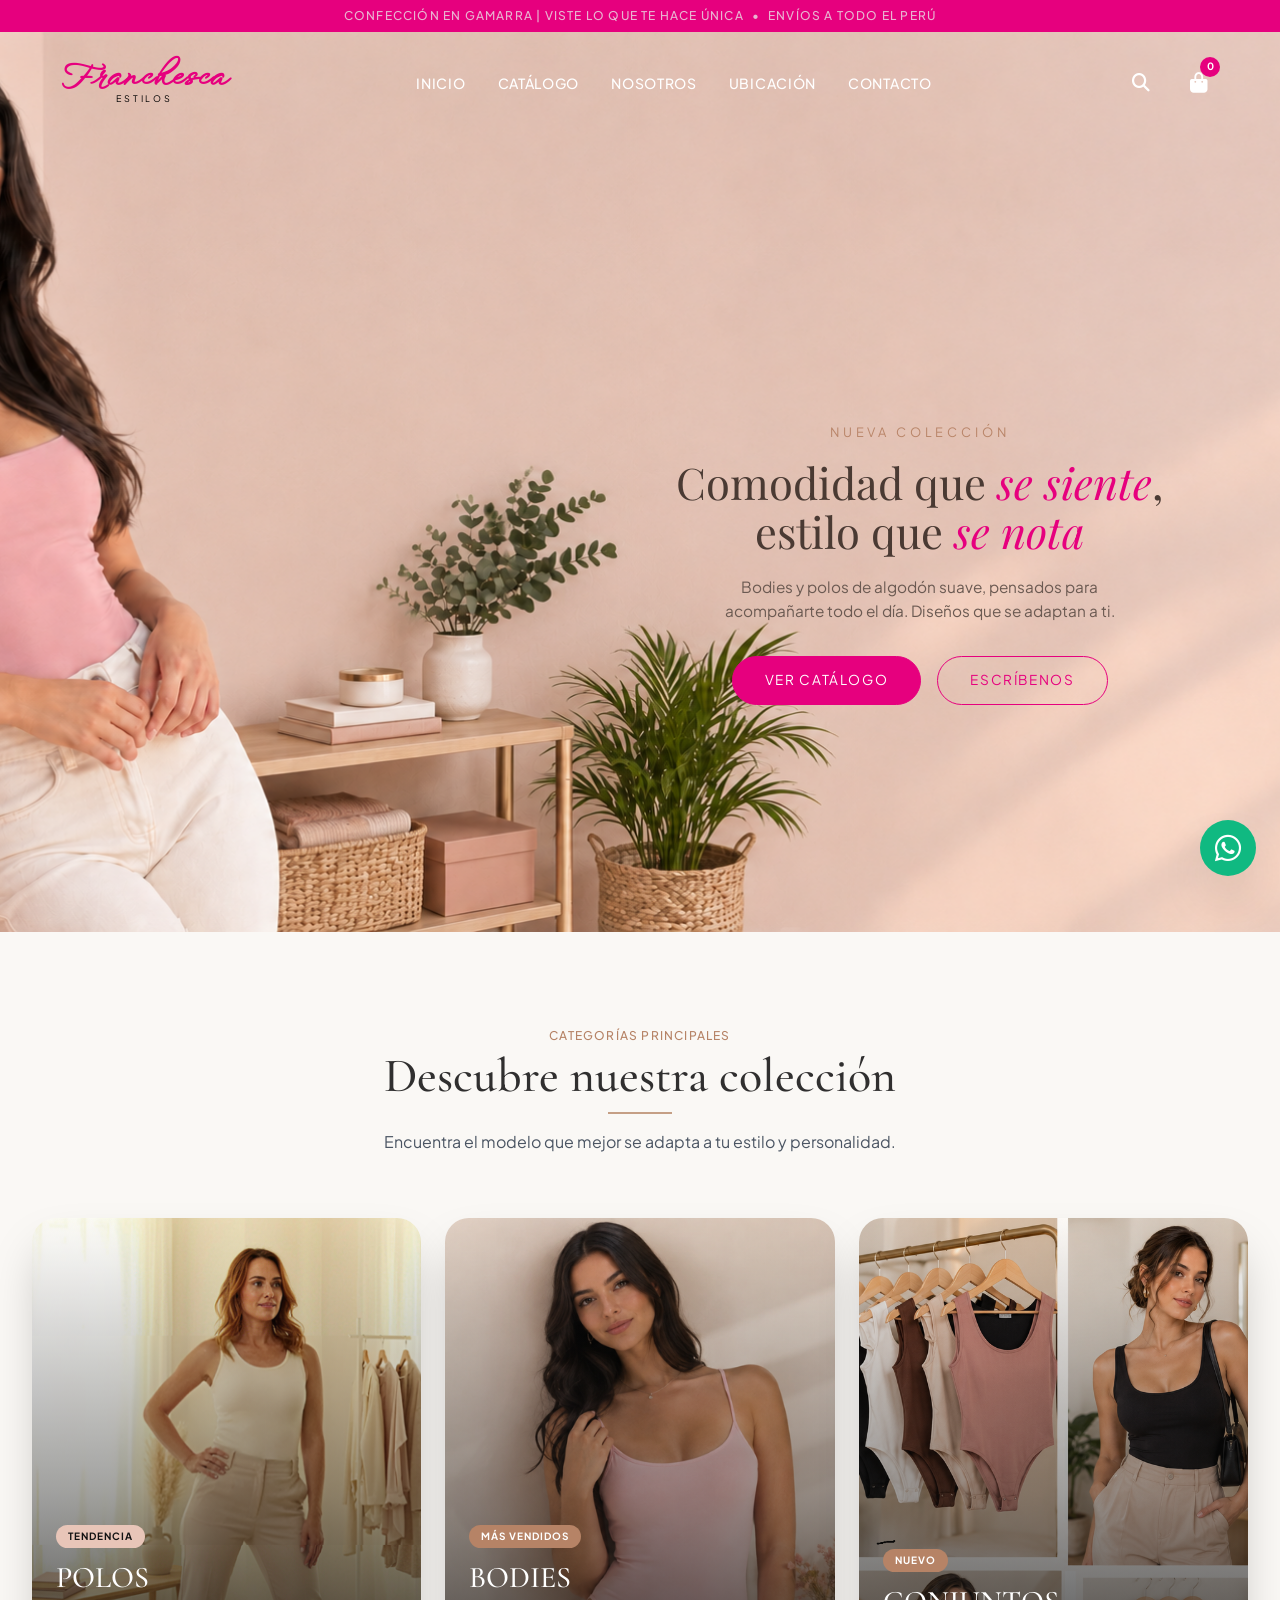
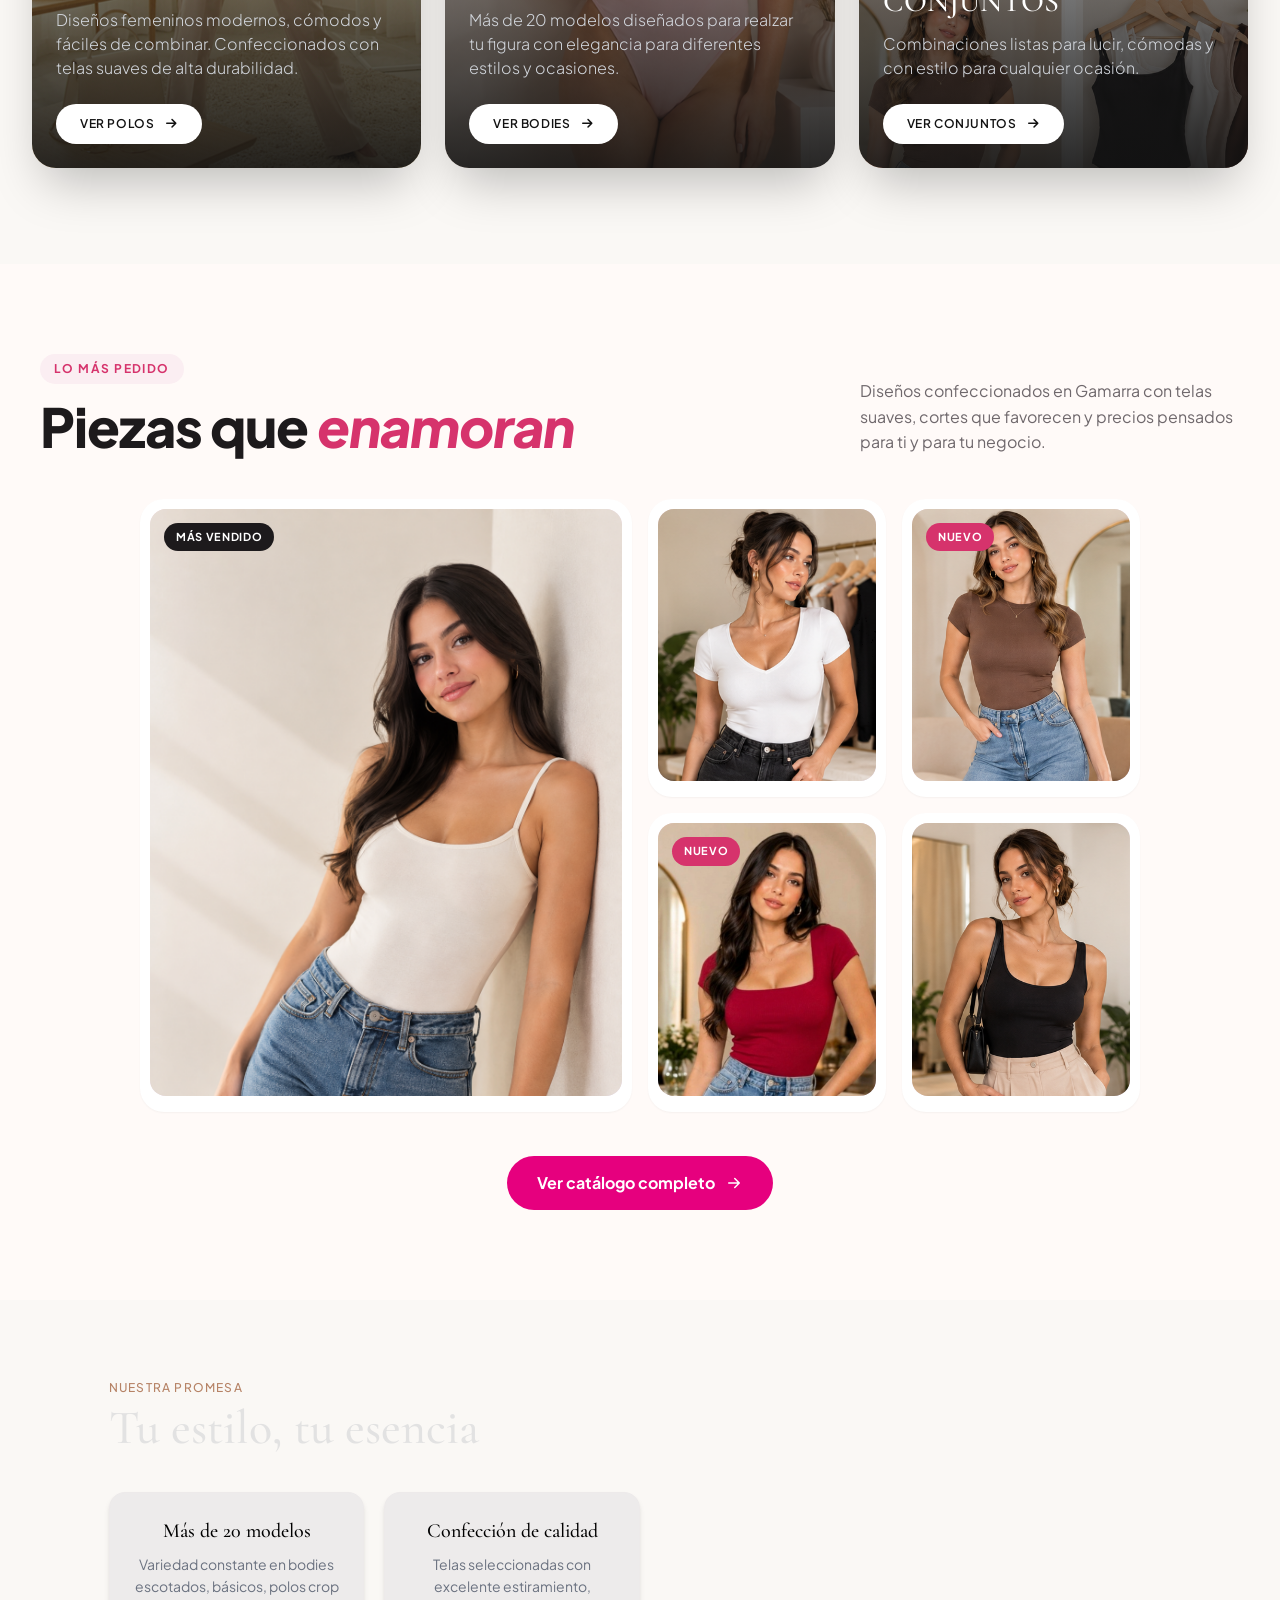
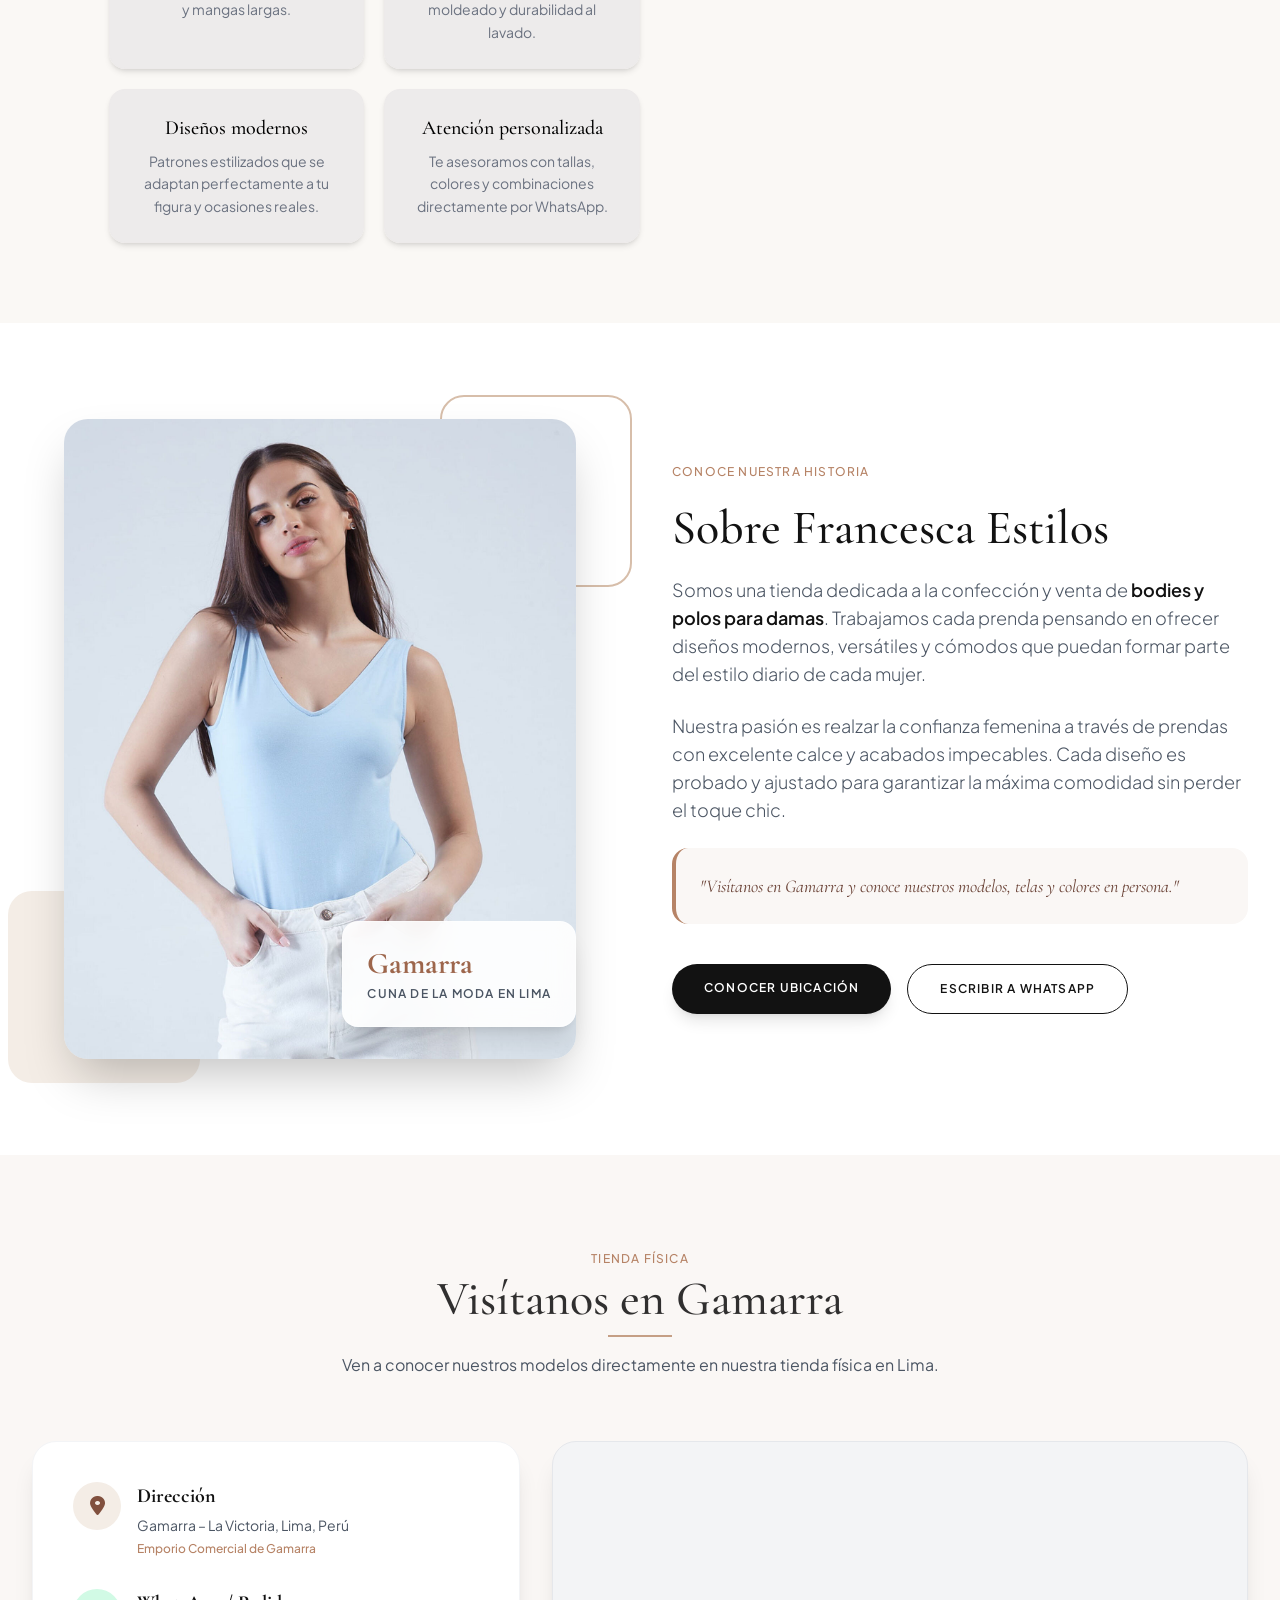
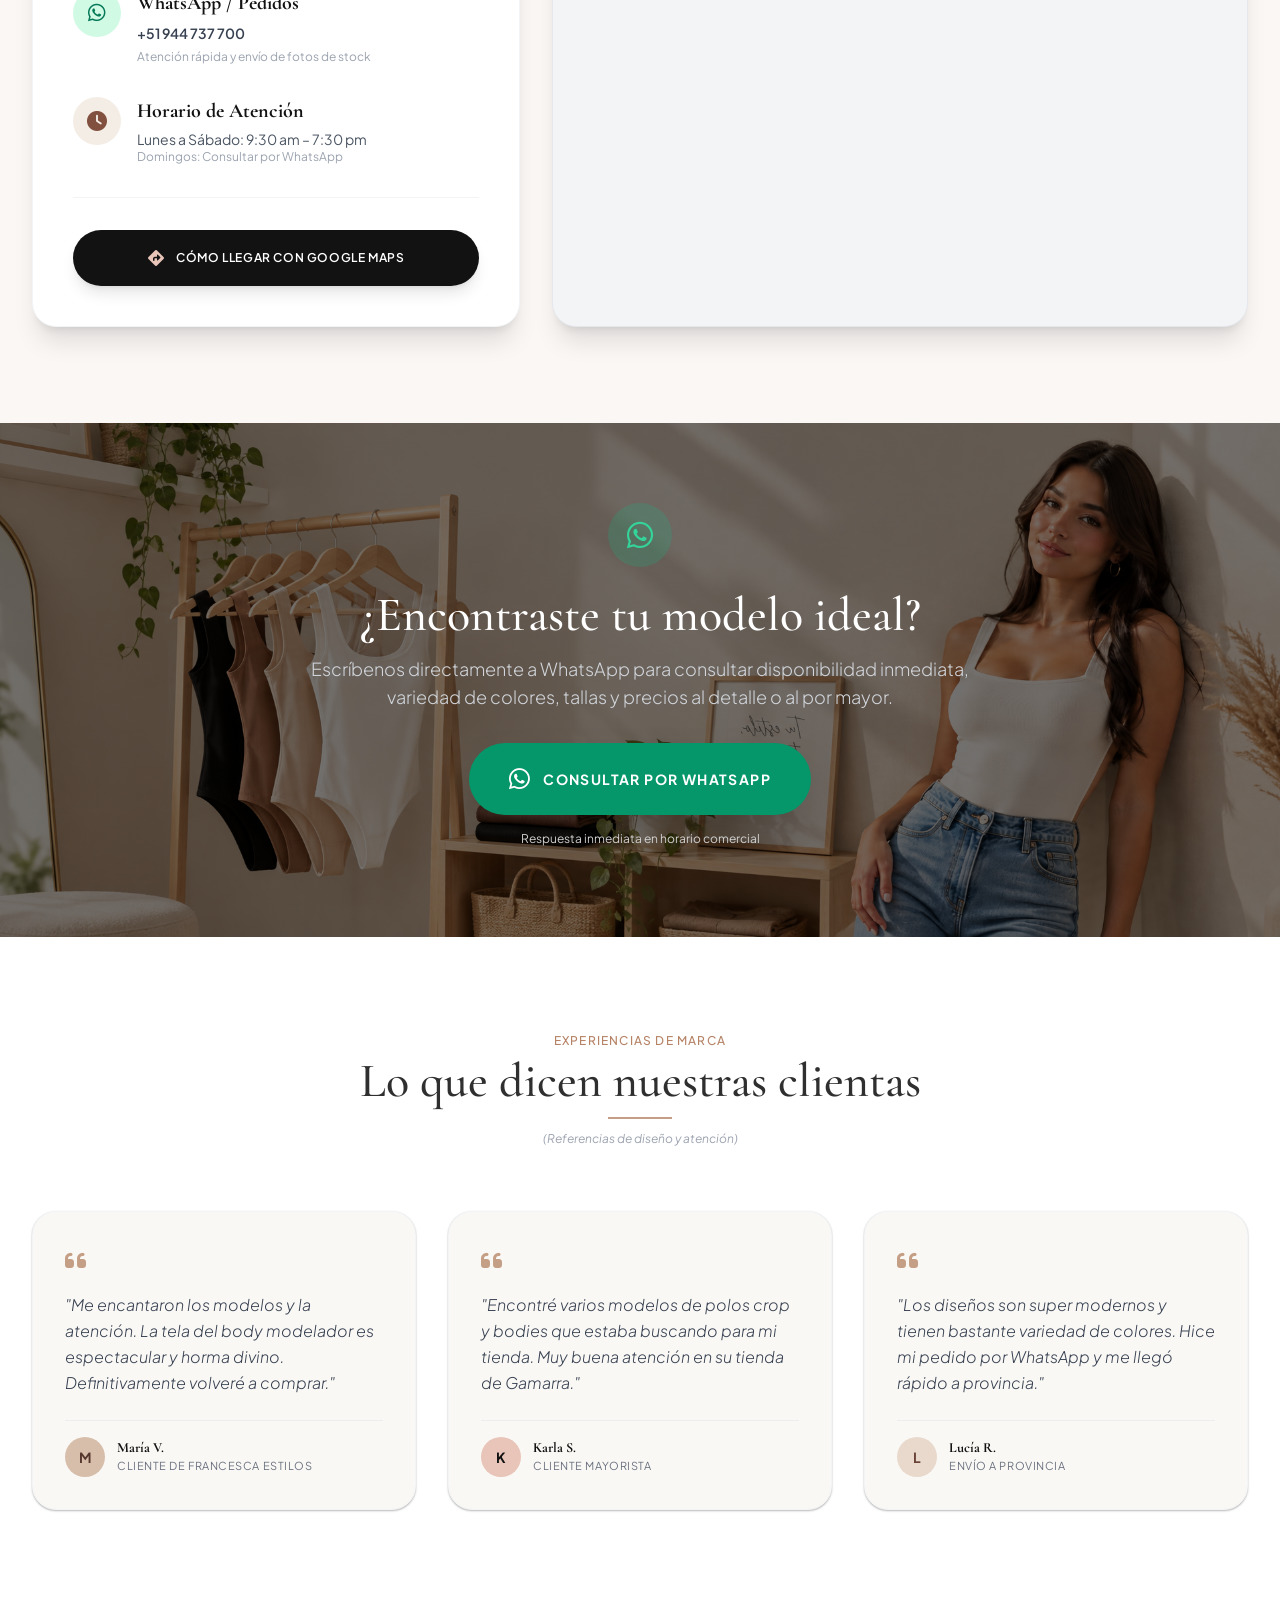
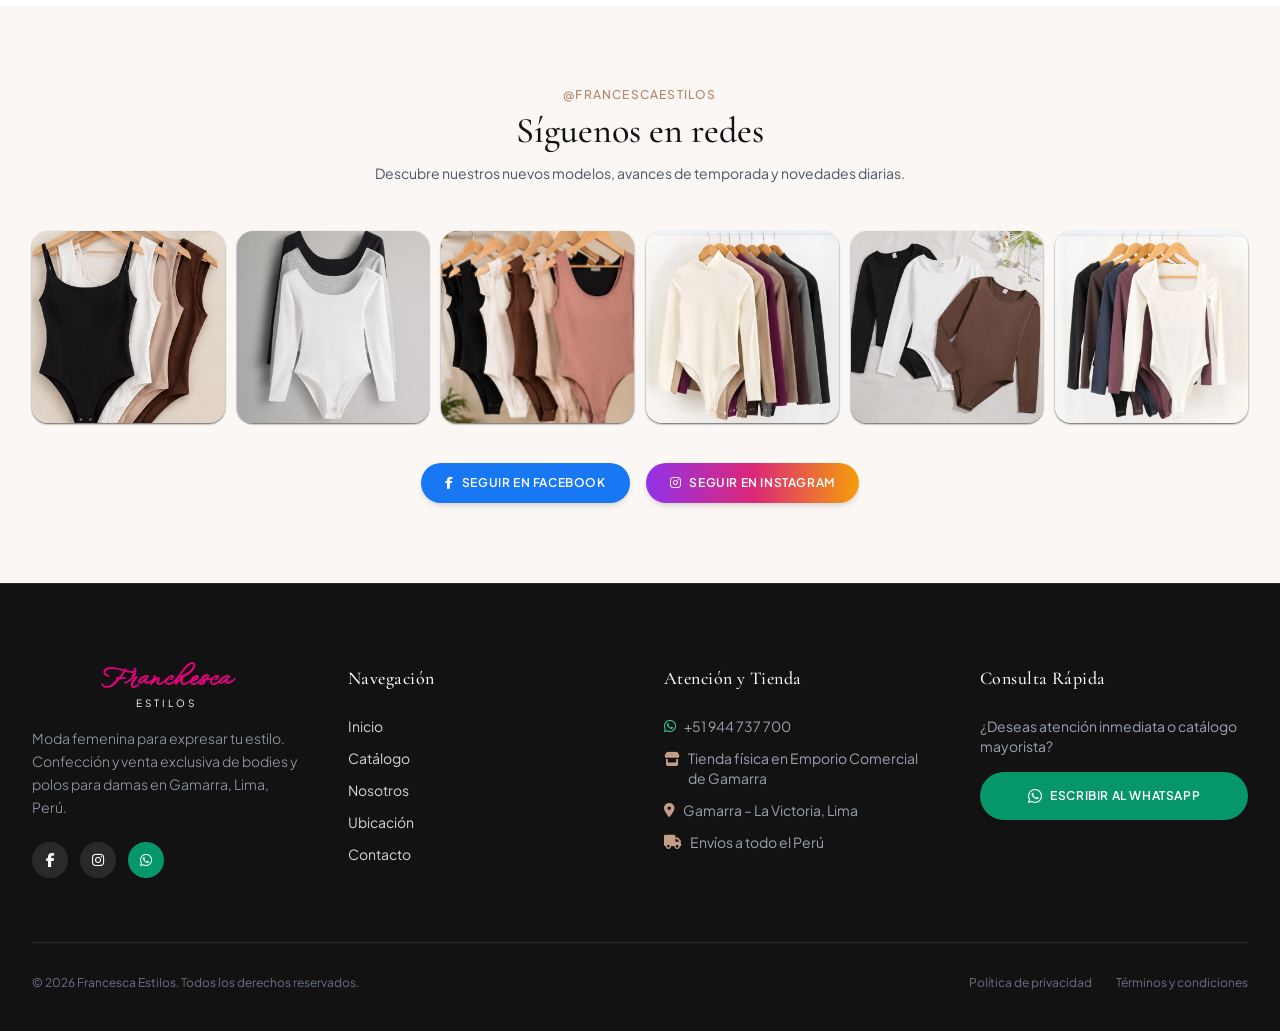
==== index.html @ f3781142 "actualizar proyecto" ====
<!DOCTYPE html>
<html lang="es">

<head>
    <meta charset="UTF-8">
    <style>.restoring body { opacity: 0; }</style>
<script>
(function () {
    try {
        var n = performance.getEntriesByType('navigation')[0];
        var y = parseInt(sessionStorage.getItem('scrollY_' + location.pathname), 10);
        if (n && n.type === 'reload' && y > 0) {
            document.documentElement.classList.add('restoring');
            // Seguro: si algo falla, la página se muestra igual a los 2.5 s
            setTimeout(function () {
                document.documentElement.classList.remove('restoring');
            }, 2500);
        }
    } catch (e) {}
})();
</script>
<script src="https://cdn.jsdelivr.net/npm/@supabase/supabase-js@2"></script>
    <meta name="viewport" content="width=device-width, initial-scale=1.0">
    <link rel="preconnect" href="https://vlfcuyekpnsmziamacle.supabase.co" crossorigin>
    <title>Franchesca Estilos | Bodies y Polos de Moda Femenina en Gamarra</title>
    <!-- Google Fonts -->
    <link rel="preconnect" href="https://fonts.googleapis.com">
    <link rel="preconnect" href="https://fonts.gstatic.com" crossorigin>
    <link
        href="https://fonts.googleapis.com/css2?family=WindSong:wght@400;500&family=Cormorant+Garamond:ital,wght@0,400;0,500;0,600;0,700;1,400&family=Plus+Jakarta+Sans:wght@300;400;500;600;700&display=swap"
        rel="stylesheet">
        <link href="https://fonts.googleapis.com/css2?family=Playfair+Display:ital,wght@0,300;0,400;1,300;1,400&display=swap" rel="stylesheet">
    <!-- FontAwesome Icons -->
    <link rel="stylesheet" href="https://cdnjs.cloudflare.com/ajax/libs/font-awesome/6.4.0/css/all.min.css">
    <!-- Estilos propios -->
    <link rel="stylesheet" href="css/styles.css">
    <link rel="stylesheet" href="css/checkout.css">
</head>

<body class="page-body">

    <!-- ANNOUNCEMENT BAR -->
    <div class="page-div">
        <span>Confección en Gamarra | Viste lo que te hace única</span>
        <span class="page-dot">•</span>
        <span>Envíos a todo el Perú</span>
    </div>

    <!-- HEADER / NAVBAR -->
    <header id="main-header" class="main-header">
        <div class="navbar-container" id="navbar-container">

            <!-- Logo -->
            <a href="#inicio" class="group navbar-container-a">
                <span class="brand-logo" id="brand-logo">Franchesca</span>
                <span class="brand-sublogo" id="brand-sublogo">ESTILOS</span>
            </a>

            <!-- Desktop Menu -->
            <nav class="nav-links" id="nav-links">
                <a href="#inicio" class="nav-links-a">Inicio</a>
                <a href="catalogo.html" class="nav-links-a">Catálogo</a>
                <a href="#nosotros" class="nav-links-a">Nosotros</a>
                <a href="#ubicacion" class="nav-links-a">Ubicación</a>
                <a href="#contacto" class="nav-links-a">Contacto</a>
            </nav>

            <!-- Header Actions -->
            <div class="header-actions" id="header-actions">
                <button onclick="toggleSearchModal()" aria-label="Buscar" class="header-actions-button">
                    <i class="fa-solid fa-magnifying-glass header-actions-i"></i>
                </button>
                <button onclick="toggleCartDrawer()" aria-label="Carrito de Compras" class="header-actions-button-2">
                    <i class="fa-solid fa-bag-shopping header-actions-i-2"></i>
                    <span id="cart-count" class="cart-count">0</span>
                </button>
                <script>
                try {
                  document.getElementById('cart-count').textContent =
    (JSON.parse(localStorage.getItem('franchesca_cart')) || [])
        .reduce((s, i) => s + (i.qty || 1), 0);
                } catch (e) {}
            </script>

                <!-- Mobile Hamburger Button -->
                <button onclick="toggleMobileMenu()" aria-label="Abrir Menú" class="header-actions-button-3">
                    <i class="fa-solid fa-bars" id="hamburger-icon"></i>
                </button>
            </div>
        </div>
    </header>

    <!-- MOBILE MENU DRAWER -->
    <div id="mobile-menu" class="mobile-menu">
        <div class="mobile-menu-div">
            <div class="navbar-container-a">
                <span class="mobile-menu-span">FRANCHESCA</span>
                <span class="mobile-menu-span-2">ESTILOS • GAMARRA</span>
            </div>
            <button onclick="toggleMobileMenu()" aria-label="Cerrar Menú" class="mobile-menu-button">
                <i class="fa-solid fa-xmark"></i>
            </button>
        </div>

        <nav class="mobile-menu-nav">
            <a href="#inicio" onclick="toggleMobileMenu()" class="mobile-menu-a"><span>Inicio</span> <i
                    class="fa-solid fa-chevron-right mobile-menu-i"></i></a>
            <a href="catalogo.html" class="mobile-menu-a"><span>Catálogo</span> <i
                    class="fa-solid fa-chevron-right mobile-menu-i"></i></a>
            <a href="#nosotros" onclick="toggleMobileMenu()" class="mobile-menu-a"><span>Nosotros</span> <i
                    class="fa-solid fa-chevron-right mobile-menu-i"></i></a>
            <a href="#ubicacion" onclick="toggleMobileMenu()" class="mobile-menu-a"><span>Ubicación</span> <i
                    class="fa-solid fa-chevron-right mobile-menu-i"></i></a>
            <a href="#contacto" onclick="toggleMobileMenu()" class="mobile-menu-a"><span>Contacto</span> <i
                    class="fa-solid fa-chevron-right mobile-menu-i"></i></a>
        </nav>

        <div class="mobile-menu-div-2">
            <a href="https://wa.me/51944737700?text=Hola%20Francesca%20Estilos%2C%20quisiera%20consultar%20por%20sus%20modelos%20de%20bodies%20y%20polos."
                target="_blank" class="mobile-menu-a-2">
                <i class="fa-brands fa-whatsapp header-actions-i"></i>
                <span>Comprar por WhatsApp</span>
            </a>
            <p class="mobile-menu-p">Atención personalizada en Gamarra, Lima</p>
        </div>
    </div>

    <!-- HERO SECTION -->
    <section id="inicio" class="inicio">
        <!-- Imagen de fondo (cambia a versión móvil en pantallas chicas) -->
        <div class="inicio-div">
            <img src="img/hero.png" alt="Bodies y Polos Francesca Estilos" class="inicio-img">
        </div>

        <div class="inicio-div-3">
            <!-- Textos del hero -->
            <div class="inicio-texto">
                <span class="inicio-eyebrow">Nueva colección</span>
                <h1 class="inicio-titulo">
                    Comodidad que <em>se siente</em>,<br>
                    estilo que <em>se nota</em>
                </h1>
                <p class="inicio-subtitulo">
                    Bodies y polos de algodón suave, pensados para acompañarte todo el día.
                    Diseños que se adaptan a ti.
                </p>
                <div class="inicio-botones">
                    <a href="catalogo.html" class="inicio-btn-principal">Ver catálogo</a>
                    <a href="#contacto" class="inicio-btn-secundario">Escríbenos</a>
                </div>
            </div>
        </div>
    </section>

    <!-- CATEGORIES SECTION -->
    <section id="categorias" class="categorias">
        <div class="categorias-div">
            <span class="categorias-span">Categorías Principales</span>
            <h2 class="categorias-h2">Descubre nuestra colección</h2>
            <div class="categorias-div-2"></div>
            <p class="categorias-p">Encuentra el modelo que mejor se adapta a tu estilo y personalidad.</p>
        </div>

        <div class="categorias-div-3">

            <!-- CARD 1: BODIES -->
            <div class="group categorias-div-4" onclick="filterCatalog('body')">
                <img src="img/coleccion1.png" alt="Bodies Francesca Estilos" class="categorias-img" loading="lazy" decoding="async">
                <div class="categorias-div-5"></div>

                <div class="categorias-div-6">
                    <span class="categorias-span-3">Tendencia</span>
                    <h3 class="categorias-h3">POLOS</h3>
                    <p class="categorias-p-2">Diseños femeninos modernos, cómodos y fáciles de combinar. Confeccionados
                        con telas suaves de alta durabilidad.</p>
                    <a href="#coleccion" class="categorias-a">
                        <span>Ver Polos</span>
                        <i class="fa-solid fa-arrow-right categorias-i"></i>
                    </a>
                </div>
            </div>

            <!-- CARD 2: POLOS -->
            <div class="group categorias-div-4" onclick="filterCatalog('polo')">
                <img src="img/coleccion2.png" alt="Polos Francesca Estilos" class="categorias-img" loading="lazy" decoding="async">
                <div class="categorias-div-5"></div>

                <div class="categorias-div-6">
                    <span class="categorias-span-2">Más Vendidos</span>
                    <h3 class="categorias-h3">BODIES</h3>
                    <p class="categorias-p-2">Más de 20 modelos diseñados para realzar tu figura con elegancia para
                        diferentes estilos y ocasiones.</p>
                    <a href="#coleccion" class="categorias-a">
                        <span>Ver Bodies</span>
                        <i class="fa-solid fa-arrow-right categorias-i"></i>
                    </a>
                </div>
            </div>

            <!-- CARD 3: CONJUNTOS -->
            <div class="group categorias-div-4" onclick="filterCatalog('conjunto')">
                <img src="img/coleccion3.png" alt="Conjuntos Francesca Estilos" class="categorias-img" loading="lazy" decoding="async">
                <div class="categorias-div-5"></div>

                <div class="categorias-div-6">
                    <span class="categorias-span-2">Nuevo</span>
                    <h3 class="categorias-h3">CONJUNTOS</h3>
                    <p class="categorias-p-2">Combinaciones listas para lucir, cómodas y con estilo para cualquier
                        ocasión.</p>
                    <a href="#coleccion" class="categorias-a">
                        <span>Ver Conjuntos</span>
                        <i class="fa-solid fa-arrow-right categorias-i"></i>
                    </a>
                </div>
            </div>

        </div>
    </section>

    <!-- DESTACADOS -->
    <section id="destacados" class="fe-destacados">
        <div class="fe-wrap">

            <header class="fe-head">
                <div>
                    <span class="fe-eyebrow">Lo más pedido</span>
                    <h2 class="fe-title">Piezas que <em>enamoran</em></h2>
                </div>
                <p class="fe-lead">
                    Diseños confeccionados en Gamarra con telas suaves, cortes que favorecen y
                    precios pensados para ti y para tu negocio.
                </p>
            </header>

            <div class="fe-bento">

                <!-- Tarjeta grande -->
                <article class="fe-card fe-card--hero">
                    <div class="fe-media">
                        <img class="fe-img fe-img--main" src="img/destacado-1.png" alt="Body manga larga"
                            loading="lazy">
                        <img class="fe-img fe-img--alt" src="img/destacado-1-a.jpeg" alt="" loading="lazy">
                        <a href="catalogo.html" class="fe-media-link" aria-label="Ver catálogo: Body manga larga"></a>
                        <span class="fe-badge">Más vendido</span>
                    </div>
                </article>

                <article class="fe-card">
                    <div class="fe-media">
                        <img class="fe-img fe-img--main" src="img/destacado-2.png" alt="Polo oversize" loading="lazy">
                        <img class="fe-img fe-img--alt" src="img/destacado-2-a.jpeg" alt="" loading="lazy">
                        <a href="catalogo.html" class="fe-media-link" aria-label="Ver catálogo: Polo oversize"></a>
                    </div>
                </article>

                <article class="fe-card">
                    <div class="fe-media">
                        <img class="fe-img fe-img--main" src="img/destacado-5.png" alt="Body básico" loading="lazy">
                        <img class="fe-img fe-img--alt" src="img/destacado-5-a.jpeg" alt="" loading="lazy">
                        <a href="catalogo.html" class="fe-media-link" aria-label="Ver catálogo: Body básico"></a>
                        <span class="fe-badge fe-badge--new">Nuevo</span>
                    </div>
                </article>

                <article class="fe-card">
                    <div class="fe-media">
                        <img class="fe-img fe-img--main" src="img/destacado-4.jpeg" alt="Polo crop" loading="lazy">
                        <img class="fe-img fe-img--alt" src="img/destacado-4-a.png" alt="" loading="lazy">
                        <a href="catalogo.html" class="fe-media-link" aria-label="Ver catálogo: Polo crop"></a>
                        <span class="fe-badge fe-badge--new">Nuevo</span>
                    </div>
                </article>

                <article class="fe-card">
                    <div class="fe-media">
                        <img class="fe-img fe-img--main" src="img/destacado-3.png" alt="Body cuello alto"
                            loading="lazy">
                        <img class="fe-img fe-img--alt" src="img/destacado-3-a.jpeg" alt="" loading="lazy">
                        <a href="catalogo.html" class="fe-media-link" aria-label="Ver catálogo: Body cuello alto"></a>
                    </div>
                </article>

            </div>

            <div class="fe-footer">
                <a href="catalogo.html" class="fe-link">
                    Ver catálogo completo
                    <svg width="18" height="18" viewBox="0 0 24 24" fill="none" stroke="currentColor" stroke-width="2"
                        stroke-linecap="round" stroke-linejoin="round">
                        <path d="M5 12h14M13 6l6 6-6 6" />
                    </svg>
                </a>
            </div>

        </div>
    </section>

    <!-- WHY FRANCESCA ESTILOS -->
    <section class="section1-section">
        <div class="coleccion-div">
            <div class="categorias-div">
                <span class="categorias-span">Nuestra Promesa</span>
                <h2 class="section1-h2">Tu estilo, tu esencia</h2>
            </div>

            <div class="section1-div-2">
                <div class="section1-div-3">
                    <h3 class="section1-h3">Más de 20 modelos</h3>
                    <p class="section1-p">Variedad constante en bodies escotados, básicos, polos crop y mangas largas.
                    </p>
                </div>

                <div class="section1-div-3">
                    <h3 class="section1-h3">Confección de calidad</h3>
                    <p class="section1-p">Telas seleccionadas con excelente estiramiento, moldeado y durabilidad al
                        lavado.</p>
                </div>

                <div class="section1-div-3">
                    <h3 class="section1-h3">Diseños modernos</h3>
                    <p class="section1-p">Patrones estilizados que se adaptan perfectamente a tu figura y ocasiones
                        reales.</p>
                </div>

                <div class="section1-div-3">
                    <h3 class="section1-h3">Atención personalizada</h3>
                    <p class="section1-p">Te asesoramos con tallas, colores y combinaciones directamente por WhatsApp.
                    </p>
                </div>

            </div>
        </div>
    </section>

    <!-- ABOUT US SECTION -->
    <section id="nosotros" class="nosotros">
        <div class="coleccion-div">
            <div class="nosotros-div">

                <!-- Image Column with Overlay Frame -->
                <div class="nosotros-div-2">
                    <div class="nosotros-div-3">
                        <img src="img/historia.png" alt="Bodies y Polos Francesca Estilos" class="nosotros-img" loading="lazy" decoding="async">
                    </div>
                    <!-- Aesthetic Accent Box -->
                    <div class="nosotros-div-4"></div>
                    <div class="nosotros-div-5"></div>

                    <div class="nosotros-div-6">
                        <p class="nosotros-p">Gamarra</p>
                        <p class="nosotros-p-2">Cuna de la Moda en Lima</p>
                    </div>
                </div>

                <!-- Text Content Column -->
                <div class="nosotros-div-7">
                    <span class="nosotros-span">Conoce nuestra historia</span>
                    <h2 class="nosotros-h2">
                        Sobre Francesca Estilos
                    </h2>

                    <p class="nosotros-p-3">
                        Somos una tienda dedicada a la confección y venta de <strong class="nosotros-strong">bodies y
                            polos para damas</strong>. Trabajamos cada prenda pensando en ofrecer diseños modernos,
                        versátiles y cómodos que puedan formar parte del estilo diario de cada mujer.
                    </p>

                    <p class="nosotros-p-3">
                        Nuestra pasión es realzar la confianza femenina a través de prendas con excelente calce y
                        acabados impecables. Cada diseño es probado y ajustado para garantizar la máxima comodidad sin
                        perder el toque chic.
                    </p>

                    <div class="nosotros-div-9">
                        <p class="nosotros-p-4">
                            "Visítanos en Gamarra y conoce nuestros modelos, telas y colores en persona."
                        </p>
                    </div>

                    <div class="nosotros-div-10">
                        <a href="#ubicacion" class="nosotros-a">
                            Conocer Ubicación
                        </a>
                        <a href="https://wa.me/51944737700?text=Hola%20Francesca%20Estilos%2C%20quisiera%20m%C3%A1s%20informaci%C3%B3n%20sobre%20sus%20productos."
                            target="_blank" class="nosotros-a-2">
                            Escribir a WhatsApp
                        </a>
                    </div>
                </div>

            </div>
        </div>
    </section>

    <!-- LOCATION SECTION -->
    <section id="ubicacion" class="ubicacion">
        <div class="coleccion-div">

            <div class="categorias-div">
                <span class="categorias-span">Tienda Física</span>
                <h2 class="categorias-h2">Visítanos en Gamarra</h2>
                <div class="categorias-div-2"></div>
                <p class="categorias-p">Ven a conocer nuestros modelos directamente en nuestra tienda física en Lima.
                </p>
            </div>

            <div class="ubicacion-div">

                <!-- Info Box -->
                <div class="ubicacion-div-2">
                    <div class="ubicacion-div-3">
                        <div class="ubicacion-div-4">
                            <div class="ubicacion-div-5">
                                <i class="fa-solid fa-location-dot"></i>
                            </div>
                            <div>
                                <h3 class="ubicacion-h3">Dirección</h3>
                                <p class="ubicacion-p">Gamarra – La Victoria, Lima, Perú</p>
                                <p class="ubicacion-p-2">Emporio Comercial de Gamarra</p>
                            </div>
                        </div>

                        <div class="ubicacion-div-4">
                            <div class="ubicacion-div-6">
                                <i class="fa-brands fa-whatsapp"></i>
                            </div>
                            <div>
                                <h3 class="ubicacion-h3">WhatsApp / Pedidos</h3>
                                <a href="https://wa.me/51944737700" target="_blank" class="ubicacion-a">
                                    +51 944 737 700
                                </a>
                                <p class="ubicacion-p-3">Atención rápida y envío de fotos de stock</p>
                            </div>
                        </div>

                        <div class="ubicacion-div-4">
                            <div class="ubicacion-div-5">
                                <i class="fa-solid fa-clock"></i>
                            </div>
                            <div>
                                <h3 class="ubicacion-h3">Horario de Atención</h3>
                                <p class="ubicacion-p-4">Lunes a Sábado: 9:30 am – 7:30 pm</p>
                                <p class="ubicacion-p-5">Domingos: Consultar por WhatsApp</p>
                            </div>
                        </div>
                    </div>

                    <div class="ubicacion-div-7">
                        <a href="https://maps.google.com/?q=Gamarra+La+Victoria+Lima+Peru" target="_blank"
                            rel="noopener" class="ubicacion-a-2">
                            <i class="fa-solid fa-diamond-turn-right ubicacion-i"></i>
                            <span>Cómo llegar con Google Maps</span>
                        </a>
                    </div>
                </div>

                <!-- Google Maps iFrame Container -->
                <div class="ubicacion-div-8">
                    <iframe title="Ubicación Francesca Estilos en Gamarra"
                        src="https://www.google.com/maps/embed?pb=!1m18!1m12!1m3!1d15606.315187760981!2d-77.0175529128418!3d-12.072481000000002!2m3!1f0!2f0!3f0!3m2!1i1024!2i768!4f13.1!3m3!1m2!1s0x9105c8ba0e28f729%3A0xb35a0542df4ff421!2sGamarra!5e0!3m2!1ses!2spe!4v1700000000000!5m2!1ses!2spe"
                        class="ubicacion-iframe" allowfullscreen="" loading="lazy"
                        referrerpolicy="no-referrer-when-downgrade">
                    </iframe>
                </div>

            </div>
        </div>
    </section>

    <!-- WHATSAPP BANNER SECTION -->
    <section id="contacto" class="contacto">
        <div class="bg-pattern contacto-div"></div>
        <div class="contacto-div-2">
            <div class="contacto-div-3">
                <i class="fa-brands fa-whatsapp"></i>
            </div>
            <h2 class="contacto-h2">¿Encontraste tu modelo ideal?</h2>
            <p class="contacto-p">
                Escríbenos directamente a WhatsApp para consultar disponibilidad inmediata, variedad de colores, tallas
                y precios al detalle o al por mayor.
            </p>
            <a href="https://wa.me/51944737700?text=Hola%20Francesca%20Estilos%2C%20quisiera%20consultar%20por%20sus%20modelos%20de%20bodies%20y%20polos."
                target="_blank" rel="noopener" class="contacto-a">
                <i class="fa-brands fa-whatsapp contacto-i"></i>
                <span>Consultar por WhatsApp</span>
            </a>
            <p class="contacto-p-2">Respuesta inmediata en horario comercial</p>
        </div>
    </section>

    <!-- TESTIMONIALS SECTION -->
    <section class="section2-section">
        <div class="coleccion-div">

            <div class="categorias-div">
                <span class="categorias-span">Experiencias de Marca</span>
                <h2 class="categorias-h2">Lo que dicen nuestras clientas</h2>
                <div class="section2-div"></div>
                <p class="section2-p">(Referencias de diseño y atención)</p>
            </div>

            <div class="section2-div-2">

                <div class="section2-div-3">
                    <div class="section2-div-4">
                        <i class="fa-solid fa-quote-left"></i>
                    </div>
                    <p class="section2-p-2">
                        "Me encantaron los modelos y la atención. La tela del body modelador es espectacular y horma
                        divino. Definitivamente volveré a comprar."
                    </p>
                    <div class="section2-div-5">
                        <div class="section2-div-6">
                            M
                        </div>
                        <div>
                            <p class="section2-p-3">María V.</p>
                            <p class="section2-p-4">Cliente de Francesca Estilos</p>
                        </div>
                    </div>
                </div>

                <div class="section2-div-3">
                    <div class="section2-div-4">
                        <i class="fa-solid fa-quote-left"></i>
                    </div>
                    <p class="section2-p-2">
                        "Encontré varios modelos de polos crop y bodies que estaba buscando para mi tienda. Muy buena
                        atención en su tienda de Gamarra."
                    </p>
                    <div class="section2-div-5">
                        <div class="section2-div-7">
                            K
                        </div>
                        <div>
                            <p class="section2-p-3">Karla S.</p>
                            <p class="section2-p-4">Cliente Mayorista</p>
                        </div>
                    </div>
                </div>

                <div class="section2-div-3">
                    <div class="section2-div-4">
                        <i class="fa-solid fa-quote-left"></i>
                    </div>
                    <p class="section2-p-2">
                        "Los diseños son super modernos y tienen bastante variedad de colores. Hice mi pedido por
                        WhatsApp y me llegó rápido a provincia."
                    </p>
                    <div class="section2-div-5">
                        <div class="section2-div-8">
                            L
                        </div>
                        <div>
                            <p class="section2-p-3">Lucía R.</p>
                            <p class="section2-p-4">Envío a Provincia</p>
                        </div>
                    </div>
                </div>

            </div>
        </div>
    </section>

    <!-- SOCIAL MEDIA / INSTAGRAM GRID -->
    <section class="section3-section">
        <div class="coleccion-div">
            <div class="section3-div">
                <span class="categorias-span">@FrancescaEstilos</span>
                <h2 class="section3-h2">Síguenos en redes</h2>
                <p class="ubicacion-p-4">Descubre nuestros nuevos modelos, avances de temporada y novedades diarias.</p>
            </div>

            <!-- Image Grid -->
            <div class="section3-div-2">
                <div class="group section3-div-3">
                    <img src="img/novedad.png" alt="Lookbook Francesca Estilos" class="section3-img">
                    <div class="section3-div-4">
                        <i class="fa-brands fa-facebook-f header-actions-i-2"></i>
                    </div>
                </div>
                <div class="group section3-div-3">
                    <img src="img/novedad3.png" alt="Lookbook Francesca Estilos " class="section3-img" loading="lazy" decoding="async">
                    <div class="section3-div-4">
                        <i class="fa-brands fa-instagram header-actions-i-2"></i>
                    </div>
                </div>
                <div class="group section3-div-3">
                    <img src="img/novedad4.png" alt="Lookbook Francesca Estilos" class="section3-img" loading="lazy" decoding="async">
                    <div class="section3-div-4">
                        <i class="fa-brands fa-facebook-f header-actions-i-2"></i>
                    </div>
                </div>
                <div class="group section3-div-3">
                    <img src="img/novedad1.png" alt="Lookbook Francesca Estilos" class="section3-img" loading="lazy" decoding="async">
                    <div class="section3-div-4">
                        <i class="fa-brands fa-instagram header-actions-i-2"></i>
                    </div>
                </div>
                <div class="group section3-div-3">
                    <img src="img/novedad2.png" alt="Lookbook Francesca Estilos" class="section3-img" loading="lazy" decoding="async">
                    <div class="section3-div-4">
                        <i class="fa-brands fa-facebook-f header-actions-i-2"></i>
                    </div>
                </div>
                <div class="group section3-div-3">
                    <img src="img/novedad5.png" alt="Lookbook Francesca Estilos" class="section3-img" loading="lazy" decoding="async">
                    <div class="section3-div-4">
                        <i class="fa-brands fa-instagram header-actions-i-2"></i>
                    </div>
                </div>
            </div>

            <div class="section3-div-5">
                <a href="https://facebook.com" target="_blank" rel="noopener" class="section3-a">
                    <i class="fa-brands fa-facebook-f"></i>
                    <span>Seguir en Facebook</span>
                </a>
                <a href="https://instagram.com" target="_blank" rel="noopener" class="section3-a-2">
                    <i class="fa-brands fa-instagram"></i>
                    <span>Seguir en Instagram</span>
                </a>
            </div>
        </div>
    </section>

    <!-- FOOTER -->
    <footer class="footer1-footer">
        <div class="coleccion-div">
            <div class="footer1-div">

                <!-- Brand Info -->
                <div class="footer1-div-2">
                    <div class="navbar-container-a">
                        <span class="footer1-span">Franchesca</span>
                        <span class="footer1-span-2">ESTILOS</span>
                    </div>
                    <p class="footer1-p">
                        Moda femenina para expresar tu estilo. Confección y venta exclusiva de bodies y polos para damas
                        en Gamarra, Lima, Perú.
                    </p>
                    <div class="footer1-div-3">
                        <a href="https://facebook.com" target="_blank" aria-label="Facebook" class="footer1-a">
                            <i class="fa-brands fa-facebook-f footer1-i"></i>
                        </a>
                        <a href="https://instagram.com" target="_blank" aria-label="Instagram" class="footer1-a">
                            <i class="fa-brands fa-instagram footer1-i"></i>
                        </a>
                        <a href="https://wa.me/51944737700" target="_blank" aria-label="WhatsApp" class="footer1-a-2">
                            <i class="fa-brands fa-whatsapp footer1-i"></i>
                        </a>
                    </div>
                </div>

                <!-- Navigation Links -->
                <div>
                    <h3 class="footer1-h3">Navegación</h3>
                    <ul class="footer1-ul">
                        <li><a href="#inicio" class="nav-links-a">Inicio</a></li>
                        <li><a href="catalogo.html" class="nav-links-a">Catálogo</a></li>
                        <li><a href="#nosotros" class="nav-links-a">Nosotros</a></li>
                        <li><a href="#ubicacion" class="nav-links-a">Ubicación</a></li>
                        <li><a href="#contacto" class="nav-links-a">Contacto</a></li>
                    </ul>
                </div>

                <!-- Customer Care / Store info -->
                <div>
                    <h3 class="footer1-h3">Atención y Tienda</h3>
                    <ul class="footer1-ul-2">
                        <li class="footer1-li">
                            <i class="fa-brands fa-whatsapp footer1-i-2"></i>
                            <a href="https://wa.me/51944737700" target="_blank" class="footer1-a-3">+51 944 737 700</a>
                        </li>
                        <li class="footer1-li-2">
                            <i class="fa-solid fa-store footer1-i-3"></i>
                            <span>Tienda física en Emporio Comercial de Gamarra</span>
                        </li>
                        <li class="footer1-li">
                            <i class="fa-solid fa-location-dot footer1-i-4"></i>
                            <span>Gamarra – La Victoria, Lima</span>
                        </li>
                        <li class="footer1-li">
                            <i class="fa-solid fa-truck footer1-i-4"></i>
                            <span>Envíos a todo el Perú</span>
                        </li>
                    </ul>
                </div>

                <!-- Consulta rápida -->
                <div>
                    <h3 class="footer1-h3">Consulta Rápida</h3>
                    <p class="footer1-p-2">¿Deseas atención inmediata o catálogo mayorista?</p>
                    <a href="https://wa.me/51944737700?text=Hola%20Francesca%20Estilos%2C%20quisiera%20informaci%C3%B3n%20para%20ventas%20por%20mayor%20y%20menor."
                        target="_blank" class="footer1-a-4">
                        <i class="fa-brands fa-whatsapp header-actions-i-3"></i>
                        <span>Escribir al WhatsApp</span>
                    </a>
                </div>

            </div>

            <!-- Bottom Footer Bar -->
            <div class="footer1-div-4">
                <p>© 2026 Francesca Estilos. Todos los derechos reservados.</p>
                <div class="footer1-div-5">
                    <button onclick="openModal('politicas-modal')" class="footer1-button">Política de
                        privacidad</button>
                    <button onclick="openModal('terminos-modal')" class="footer1-button">Términos y condiciones</button>
                </div>
            </div>
        </div>
    </footer>

    <!-- FLOATING WHATSAPP BUTTON -->
    <a href="https://wa.me/51944737700?text=Hola%20Francesca%20Estilos%2C%20quisiera%20consultar%20por%20sus%20modelos%20de%20bodies%20y%20polos."
        target="_blank" rel="noopener" aria-label="Contacto WhatsApp" class="wa-float footer1-a-5">
        <i class="fa-brands fa-whatsapp"></i>
    </a>

    <!-- PRODUCT QUICK VIEW MODAL -->
    <div id="product-modal" class="product-modal">
        <div class="product-modal-div">
            <button onclick="closeModal('product-modal')" aria-label="Cerrar" class="product-modal-button">
                <i class="fa-solid fa-xmark header-actions-i"></i>
            </button>

            <div class="product-modal-div-2">
                <img id="modal-img" src="" alt="Producto" class="modal-img">
            </div>

            <div class="product-modal-div-3">
                <div>
                    <span id="modal-category" class="modal-category">Categoría</span>
                    <h3 id="modal-title" class="modal-title">Nombre del Producto</h3>
                    <p id="modal-price" class="modal-price">Consultar precio</p>
                    <p id="modal-description" class="modal-description">
                        Confeccionado en tela de alta calidad, suave al tacto y con ajuste perfecto que realza la
                        silueta femenina. Ideal para combinar con jeans, faldas o pantalones de vestir.
                    </p>

                    <!-- Color Swatches -->
                    <div class="product-modal-div-4">
                        <label class="product-modal-label">Colores Disponibles:</label>
                        <div id="modal-colors" class="modal-colors"></div>
                    </div>

                    <!-- Size Badges -->
                    <div class="modal-colors-div">
                        <label class="product-modal-label">Tallas Disponibles:</label>
                        <div id="modal-sizes" class="modal-colors"></div>
                    </div>
                </div>

                <div class="modal-sizes-div">
                    <button id="modal-buy-wa" class="modal-buy-wa">
                        <i class="fa-brands fa-whatsapp header-actions-i"></i>
                        <span>Pedir por WhatsApp</span>
                    </button>
                    <button id="modal-add-cart" class="modal-add-cart">
                        Agregar a la Bolsa
                    </button>
                </div>
            </div>
        </div>
    </div>

    <!-- CART SLIDE-OVER DRAWER -->
    <div id="cart-drawer" class="cart-drawer">
        <div class="cart-drawer-div">
            <div>
                <div class="cart-drawer-div-2">
                    <div class="footer1-li">
                        <i class="fa-solid fa-bag-shopping cart-drawer-i"></i>
                        <h3 class="cart-drawer-h3">Tu Bolsa de Compras</h3>
                    </div>
                    <button onclick="toggleCartDrawer()" class="cart-drawer-button">
                        <i class="fa-solid fa-xmark"></i>
                    </button>
                </div>

                <!-- Cart Items List -->
                <div id="cart-items" class="cart-items">
                    <p class="cart-items-p">Tu bolsa está vacía actualmente.</p>
                </div>
            </div>

            <div id="cart-footer" class="is-hidden cart-footer">
                <div class="cart-footer-div">
                    <span>Total estimado:</span>
                    <span id="cart-total" class="cart-total">Consultar por WhatsApp</span>
                </div>
                  <button onclick="openCheckout()" class="cart-footer-button">
                    <i class="fa-brands fa-whatsapp header-actions-i"></i>
                    <span>Continuar con el Pedido</span>
                </button>
            </div>
        </div>
    </div>

    <!-- SEARCH MODAL -->
    <div id="search-modal" class="search-modal">
        <div class="search-modal-div">
            <span class="search-modal-span">Búsqueda de Modelos</span>
            <button onclick="toggleSearchModal()" class="search-modal-button">
                <i class="fa-solid fa-xmark"></i>
            </button>
        </div>
        <div class="search-modal-div-2">
            <input type="text" id="search-input" onkeyup="handleSearch()"
                placeholder="Buscar por 'Body', 'Polo', 'Escote', 'Básico'..." class="search-input">
            <i class="fa-solid fa-magnifying-glass search-modal-i"></i>
        </div>
        <div id="search-results" class="search-results">
            <!-- Results will be injected here -->
        </div>
    </div>

    <!-- PRIVACY POLICY & TERMS MODALS -->
    <div id="politicas-modal" class="politicas-modal">
        <div class="politicas-modal-div">
            <button onclick="closeModal('politicas-modal')" class="politicas-modal-button"><i
                    class="fa-solid fa-xmark"></i></button>
            <h3 class="politicas-modal-h3">Política de Privacidad</h3>
            <p class="politicas-modal-p">En Francesca Estilos garantizamos la protección y confidencialidad de tus datos
                personales proporcionados para la realización de pedidos y consultas por WhatsApp.</p>
            <p class="politicas-modal-p-2">No compartimos tu información con terceros y la utilizamos exclusivamente
                para coordinar envíos y atención al cliente.</p>
        </div>
    </div>

    <div id="terminos-modal" class="politicas-modal">
        <div class="politicas-modal-div">
            <button onclick="closeModal('terminos-modal')" class="politicas-modal-button"><i
                    class="fa-solid fa-xmark"></i></button>
            <h3 class="politicas-modal-h3">Términos y Condiciones</h3>
            <p class="politicas-modal-p">Todos los pedidos se confirman formalmente por WhatsApp. Los envíos a
                provincias se realizan previa verificación de pago.</p>
            <p class="politicas-modal-p-2">Los precios, disponibilidad de colores y modelos pueden variar según stock
                disponible en tienda física en Gamarra.</p>
        </div>
    </div>

    <!-- TOAST NOTIFICATION -->
    <div id="toast" class="toast">
        <span id="toast-msg">Mensaje de notificación</span>
    </div>

    <!-- JAVASCRIPT -->
    <script src="js/main.js"></script>
    <script src="js/checkout.js"></script>
</body>

</html>
---- css/styles.css ----
/* ==========================================================================
   FRANCESCA ESTILOS — styles.css
   --------------------------------------------------------------------------
   ÍNDICE
   01. Variables
   02. Reset y base
   03. Animaciones
   04. Layout general (page, barra de anuncio)
   05. Header y navegación
   06. Menú móvil
   07. Hero (inicio)
   08. Categorías
   09. Destacados (fe-*)
   10. Nuestra promesa (section1)
   11. Nosotros
   12. Hero del catálogo
   13. Catálogo (colección, filtros, grilla)
   14. Ubicación
   15. Contacto (banner WhatsApp)
   16. Testimonios (section2)
   17. Redes sociales (section3)
   18. Footer
   19. Botón flotante de WhatsApp
   20. Modal de producto
   21. Carrito
   22. Buscador
   23. Modales de políticas
   24. Toast
   25. Tarjetas de producto (generadas por main.js)
   26. Estados controlados por JavaScript
   27. MEDIA QUERIES (todos juntos)
   ========================================================================== */


/* ==========================================================================
   01. VARIABLES
   ========================================================================== */
:root {
  --rosa: #e6007e;
  --rosa-hover: #f9028a;
  --fe-accent: #d6336c;
  --marron: #b68366;
  --marron-oscuro: #9d664c;
  --tinta: #121212;

  --wa: #059669;
  --wa-hover: #047857;
  --wa-claro: #10b981;
  --wa-icono: #34d399;

  --ease: cubic-bezier(0.4, 0, 0.2, 1);

  --sombra-sm: 0 1px 2px 0 rgb(0 0 0 / 0.05);
  --sombra-md: 0 4px 6px -1px rgb(0 0 0 / 0.1), 0 2px 4px -2px rgb(0 0 0 / 0.1);
  --sombra-lg: 0 10px 15px -3px rgb(0 0 0 / 0.1), 0 4px 6px -4px rgb(0 0 0 / 0.1);
  --sombra-xl: 0 20px 25px -5px rgb(0 0 0 / 0.1), 0 8px 10px -6px rgb(0 0 0 / 0.1);
  --sombra-2xl: 0 25px 50px -12px rgb(0 0 0 / 0.25);
}


/* ==========================================================================
   02. RESET Y BASE
   ========================================================================== */
*,
::before,
::after {
  box-sizing: border-box;
  border-width: 0;
  border-style: solid;
  border-color: #e5e7eb;
}

html {
  line-height: 1.5;
  -webkit-text-size-adjust: 100%;
  -webkit-tap-highlight-color: transparent;
  font-family: "Plus Jakarta Sans", sans-serif;
  scroll-behavior: smooth;
}

body {
  margin: 0;
  line-height: inherit;
}

h1, h2, h3, h4, h5, h6 {
  font-size: inherit;
  font-weight: inherit;
}

a {
  color: inherit;
  text-decoration: inherit;
}

strong {
  font-weight: bolder;
}

button,
input {
  font-family: inherit;
  font-size: 100%;
  font-weight: inherit;
  line-height: inherit;
  letter-spacing: inherit;
  color: inherit;
  margin: 0;
  padding: 0;
}

button {
  text-transform: none;
  -webkit-appearance: button;
  appearance: button;
  background-color: transparent;
  background-image: none;
  cursor: pointer;
}

blockquote, dl, dd,
h1, h2, h3, h4, h5, h6,
figure, p {
  margin: 0;
}

ul {
  list-style: none;
  margin: 0;
  padding: 0;
}

input::placeholder {
  opacity: 1;
  color: #9ca3af;
}

img,
svg,
iframe {
  display: block;
}

img {
  max-width: 100%;
  height: auto;
}

[hidden] {
  display: none;
}

/* Scrollbar */
::-webkit-scrollbar {
  width: 8px;
}

::-webkit-scrollbar-track {
  background: #f1f1f1;
}

::-webkit-scrollbar-thumb {
  background: var(--rosa);
  border-radius: 4px;
}

/* Patrón de puntos (banner de contacto) */
.bg-pattern {
  background-image: radial-gradient(#d7beaa 0.5px, transparent 0.5px);
  background-size: 16px 16px;
}


/* ==========================================================================
   03. ANIMACIONES
   ========================================================================== */
@keyframes pulseGlow {
  0%, 100% {
    transform: scale(1);
    box-shadow: 0 0 0 0 rgba(37, 211, 102, 0.7);
  }
  50% {
    transform: scale(1.05);
    box-shadow: 0 0 0 14px rgba(37, 211, 102, 0);
  }
}

@keyframes bounce {
  0%, 100% {
    transform: translateY(-25%);
    animation-timing-function: cubic-bezier(0.8, 0, 1, 1);
  }
  50% {
    transform: none;
    animation-timing-function: cubic-bezier(0, 0, 0.2, 1);
  }
}


/* ==========================================================================
   04. LAYOUT GENERAL
   ========================================================================== */
.page-body {
  overflow-x: hidden;
  background-color: #faf8f5;
  font-family: "Plus Jakarta Sans", sans-serif;
  color: #1f2937;
  -webkit-font-smoothing: antialiased;
  -moz-osx-font-smoothing: grayscale;
}

.page-body ::selection {
  background-color: #d7beaa;
  color: #57382e;
}

/* Barra de anuncio superior */
.page-div {
  display: flex;
  align-items: center;
  justify-content: center;
  gap: 0.5rem;
  background-color: var(--rosa);
  padding: 0.5rem 1rem;
  text-align: center;
  font-size: 0.75rem;
  line-height: 1rem;
  font-weight: 500;
  text-transform: uppercase;
  letter-spacing: 0.1em;
  color: #e9e9e9c5;
}

.page-dot {
  display: inline;
}

/* Contenedor genérico de secciones */
.coleccion-div {
  margin-left: auto;
  margin-right: auto;
  max-width: 80rem;
  padding-left: 1rem;
  padding-right: 1rem;
}


/* ==========================================================================
   05. HEADER Y NAVEGACIÓN
   ========================================================================== */
.main-header {
  position: fixed;
  top: 2rem;
  left: 0;
  right: 0;
  z-index: 40;
  padding: 1rem;
  transition: top 0.3s ease, padding 0.3s ease;
}

/* Al bajar, el header se pega arriba (clase puesta por main.js) */
#main-header.header-up {
  top: -15px;
}

.navbar-container {
  margin-left: auto;
  margin-right: auto;
  display: flex;
  max-width: 75rem;
  align-items: center;
  justify-content: space-between;
  border-radius: 9999px;
  padding: 0.75rem 1.5rem;
  transition: all 500ms var(--ease);
}

/* Logo (también se usa en menú móvil y footer) */
.navbar-container-a {
  display: flex;
  flex-direction: column;
  text-align: center;
}

.brand-logo {
  font-family: "WindSong", cursive;
  font-size: 1.5rem;
  line-height: 2rem;
  font-weight: 600;
  font-style: normal;
  color: var(--rosa);
  transition: color 0.3s ease;
}

.group:hover .brand-logo {
  color: #ffffff;
}

.brand-sublogo {
  margin-top: -0.25rem;
  text-align: center;
  font-family: "Plus Jakarta Sans", sans-serif;
  font-size: 9px;
  font-weight: 400;
  text-transform: uppercase;
  letter-spacing: 0.3em;
  color: #000000;
}

/* Menú de escritorio */
.nav-links {
  display: none;
  align-items: center;
  gap: 2rem;
  font-size: 0.875rem;
  line-height: 1.25rem;
  font-weight: 500;
  text-transform: uppercase;
  letter-spacing: 0.05em;
  color: rgb(255, 255, 255);
}

.nav-links-a {
  transition: color 150ms var(--ease);
}

.nav-links-a:hover {
  color: var(--rosa);
}

/* Acciones del header (buscar, carrito, hamburguesa) */
.header-actions {
  display: flex;
  align-items: center;
  gap: 1rem;
  color: #ffffff;
}

.header-actions-button,
.header-actions-button-2 {
  padding: 0.5rem;
  transition: color 150ms var(--ease);
}

.header-actions-button-2 {
  position: relative;
}

.header-actions-button:hover,
.header-actions-button-2:hover {
  color: #e8c5b8;
}

.header-actions-button-3 {
  padding: 0.25rem;
  font-size: 1.5rem;
  line-height: 2rem;
}

.header-actions-button-3:focus {
  outline: 2px solid transparent;
  outline-offset: 2px;
}

/* Tamaños de íconos reutilizados en toda la web */
.header-actions-i {
  font-size: 1.125rem;
  line-height: 1.75rem;
}

.header-actions-i-2 {
  font-size: 1.25rem;
  line-height: 1.75rem;
}

.header-actions-i-3 {
  font-size: 1rem;
  line-height: 1.5rem;
}

.cart-count {
  position: absolute;
  top: -0.25rem;
  right: -0.25rem;
  display: flex;
  height: 1.25rem;
  width: 1.25rem;
  align-items: center;
  justify-content: center;
  border-radius: 9999px;
  background-color: var(--rosa);
  font-size: 10px;
  font-weight: 700;
  color: #ffffff;
}

/* Header después de hacer scroll (clase .scrolled puesta por main.js) */
#main-header.scrolled #navbar-container {
  border-width: 1px;
  border-color: #f3f4f6;
  background-color: rgb(255 255 255 / 0.9);
  box-shadow: var(--sombra-xl);
  -webkit-backdrop-filter: blur(12px);
  backdrop-filter: blur(12px);
}

#main-header.scrolled #brand-logo {
  color: var(--rosa);
}

#main-header.scrolled #brand-sublogo {
  color: #060606;
}

#main-header.scrolled #nav-links a {
  color: #1f2937;
}

#main-header.scrolled #nav-links a:hover {
  color: #e8c5b8;
}

#main-header.scrolled #header-actions button,
#main-header.scrolled #header-actions button i {
  color: #1f2937;
}


/* ==========================================================================
   06. MENÚ MÓVIL
   ========================================================================== */
.mobile-menu {
  position: fixed;
  inset: 0;
  z-index: 50;
  display: flex;
  transform: translateX(100%);
  flex-direction: column;
  justify-content: space-between;
  background-color: rgb(18 18 18 / 0.95);
  padding: 2rem;
  color: #ffffff;
  -webkit-backdrop-filter: blur(12px);
  backdrop-filter: blur(12px);
  transition: transform 300ms var(--ease);
}

.mobile-menu-div {
  display: flex;
  align-items: center;
  justify-content: space-between;
  border-bottom-width: 1px;
  border-color: rgb(255 255 255 / 0.1);
  padding-bottom: 1.5rem;
}

.mobile-menu-span {
  font-family: "Cormorant Garamond", serif;
  font-size: 1.5rem;
  line-height: 2rem;
  font-weight: 700;
  letter-spacing: 0.1em;
}

.mobile-menu-span-2 {
  font-family: "Plus Jakarta Sans", sans-serif;
  font-size: 10px;
  letter-spacing: 0.3em;
  color: #d7beaa;
}

.mobile-menu-button {
  font-size: 1.5rem;
  line-height: 2rem;
  color: #9ca3af;
}

.mobile-menu-button:hover {
  color: #ffffff;
}

.mobile-menu-nav {
  margin-top: auto;
  margin-bottom: auto;
  display: flex;
  flex-direction: column;
  gap: 1.5rem;
  font-family: "Cormorant Garamond", serif;
  font-size: 1.25rem;
  line-height: 1.75rem;
  letter-spacing: 0.05em;
}

.mobile-menu-a {
  display: flex;
  align-items: center;
  justify-content: space-between;
  transition: color 150ms var(--ease);
}

.mobile-menu-a:hover {
  color: #e8c5b8;
}

.mobile-menu-i {
  font-size: 0.75rem;
  line-height: 1rem;
  color: #6b7280;
}

.mobile-menu-div-2 {
  border-top-width: 1px;
  border-color: rgb(255 255 255 / 0.1);
  padding-top: 1.5rem;
}

.mobile-menu-div-2 > * + * {
  margin-top: 1rem;
}

.mobile-menu-a-2 {
  display: flex;
  width: 100%;
  align-items: center;
  justify-content: center;
  gap: 0.75rem;
  border-radius: 9999px;
  background-color: var(--wa);
  padding: 0.875rem 0;
  font-size: 0.875rem;
  line-height: 1.25rem;
  font-weight: 600;
  text-transform: uppercase;
  letter-spacing: 0.05em;
  color: #ffffff;
  box-shadow: var(--sombra-lg);
}

.mobile-menu-a-2:hover {
  background-color: var(--wa-hover);
}

.mobile-menu-p {
  text-align: center;
  font-size: 0.75rem;
  line-height: 1rem;
  color: #9ca3af;
}


/* ==========================================================================
   07. HERO (INICIO)
   Nota: .inicio-h1, .inicio-span-2, .inicio-a-3, .inicio-span-3 e .inicio-i
   también se usan en el hero de catalogo.html.
   ========================================================================== */
.inicio {
  position: relative;
  display: flex;
  min-height: 100vh;
  align-items: center;
  justify-content: center;
  overflow: hidden;
  padding-top: 5rem;
}

/* El contenido (texto y botones) va por encima de la imagen */
.inicio > *:not(.inicio-div) {
  position: relative;
  z-index: 1;
}

.inicio-div {
  position: absolute;
  inset: 0;
  z-index: 0;
}

.inicio-img {
  display: block;
  width: 100%;
  height: 100%;
  object-fit: cover;
  object-position: center top;
}

/* Capa del texto: en escritorio va alineada a la derecha */
.inicio-div-3 {
  width: 100%;
  height: 100%;
  display: flex;
  flex-direction: column;
  justify-content: center;
  align-items: flex-end;
  padding: 5rem calc(clamp(1.5rem, 6vw, 8rem) + 40px) 0 0;
  text-align: center;
  box-sizing: border-box;
}

/* Textos del hero */
.inicio-texto {
  margin-left: 30px;
  text-align: center;
}

.inicio-eyebrow {
  display: inline-block;
  font-size: 0.8rem;
  letter-spacing: 0.3em;
  text-transform: uppercase;
  color: #b98569;
  margin-bottom: 1rem;
}

.inicio-titulo {
  font-family: "Playfair Display", Georgia, serif;
  font-size: clamp(2rem, 3.4vw, 3.2rem);
  line-height: 1.12;
  color: #4a3a33;
  margin: 0 0 1.2rem;
}

.inicio-titulo em {
  font-style: italic;
  color: var(--rosa);
}

.inicio-subtitulo {
  font-size: clamp(0.95rem, 1.2vw, 1.1rem);
  line-height: 1.6;
  color: #6b5a52;
  margin: 0 auto 2rem;
  max-width: 460px;
  text-wrap: balance;
}

/* Botones del hero */
.inicio-botones {
  display: flex;
  justify-content: center;
  flex-wrap: wrap;
  gap: 1rem;
}

.inicio-btn-principal,
.inicio-btn-secundario {
  padding: 0.85rem 2rem;
  border-radius: 999px;
  font-size: 0.85rem;
  letter-spacing: 0.12em;
  text-transform: uppercase;
  text-decoration: none;
  transition: all 0.3s ease;
}

.inicio-btn-principal {
  background: var(--rosa);
  color: #fff;
  border: 1px solid var(--rosa);
}

.inicio-btn-principal:hover {
  background: var(--rosa-hover);
  border-color: var(--rosa-hover);
}

.inicio-btn-secundario {
  background: transparent;
  color: var(--rosa);
  border: 1px solid var(--rosa);
}

.inicio-btn-secundario:hover {
  background: var(--rosa);
  color: #fff;
}

/* Título "Viste lo que te hace única" (hero del catálogo) */
.inicio-h1 {
  position: relative;
  top: 50px;
  display: block;
  width: fit-content;
  max-width: 100%;
  margin-bottom: 1.5rem;
  margin-left: 0;
  margin-right: auto;
  text-align: left;
   font-family: "Quicksand", sans-serif;
  font-style: normal;
  font-size: 2.25rem;
  font-weight: 300;
  line-height: 1.1;
  letter-spacing: -0.025em;
  color: #ffffff;
  text-shadow: 0 2px 12px rgb(197 159 133);
}

.inicio-span-2 {
  display: block;
  font-weight: 400;
  text-align: center;
  color: var(--marron);
  text-shadow: 0 2px 12px rgba(255, 252, 252, 0.74);
}

/* Indicador "Descubre nuestra colección" */
.inicio-a-3 {
  position: absolute;
  bottom: 2rem;
  left: 50%;
  transform: translateX(-50%);
  display: flex;
  flex-direction: column;
  align-items: center;
  gap: 0.5rem;
  padding: 0.75rem 1.5rem;
  background-color: transparent;
  border-radius: 9999px;
  color: #ffffff;
  text-decoration: none;
  font-weight: 500;
  text-transform: uppercase;
  letter-spacing: 0.05em;
  transition: background-color 150ms var(--ease);
}

.inicio-a-3:hover {
  background-color: #fa058c;
  color: #ffffff;
}

.inicio-span-3 {
  font-size: 0.75rem;
  line-height: 1rem;
  font-weight: 300;
  text-transform: uppercase;
  letter-spacing: 0.1em;
}

.inicio-i {
  animation: bounce 1s infinite;
  font-size: 0.875rem;
  line-height: 1.25rem;
}

.group:hover .inicio-i {
  color: #e8c5b8;
}


/* ==========================================================================
   08. CATEGORÍAS
   ========================================================================== */
.categorias {
  margin-left: auto;
  margin-right: auto;
  max-width: 80rem;
  padding: 6rem 1rem;
}

/* Encabezado de sección (se reutiliza en varias secciones) */
.categorias-div {
  margin-left: auto;
  margin-right: auto;
  margin-bottom: 4rem;
  max-width: 42rem;
  text-align: center;
}

.categorias-span {
  margin-bottom: 0.5rem;
  display: block;
  font-size: 0.75rem;
  line-height: 1rem;
  font-weight: 500;
  text-transform: uppercase;
  letter-spacing: 0.1em;
  color: var(--marron);
}

.categorias-h2 {
  margin-bottom: 0.75rem;
  font-family: "Cormorant Garamond", serif;
  font-size: 1.875rem;
  line-height: 2.25rem;
  font-weight: 500;
  color: #302f2f;
}

.categorias-div-2 {
  margin-left: auto;
  margin-right: auto;
  margin-bottom: 1rem;
  height: 0.125rem;
  width: 4rem;
  background-color: #c59f85;
}

.categorias-p {
  font-size: 0.875rem;
  line-height: 1.25rem;
  color: #4b5563;
}

/* Tarjetas Bodies / Polos */
.categorias-div-3 {
  display: grid;
  grid-template-columns: repeat(1, minmax(0, 1fr));
  gap: 2rem;
}

.categorias-div-4 {
  position: relative;
  display: flex;
  height: 480px;
  cursor: pointer;
  flex-direction: column;
  justify-content: flex-end;
  overflow: hidden;
  border-radius: 1.5rem;
  padding: 2rem;
  box-shadow: var(--sombra-2xl);
}

.categorias-img {
  position: absolute;
  inset: 0;
  height: 100%;
  width: 100%;
  object-fit: cover;
  object-position: top;
  transition: transform 700ms cubic-bezier(0, 0, 0.2, 1);
}

.group:hover .categorias-img {
  transform: scale(1.1);
}

.categorias-div-5 {
  position: absolute;
  inset: 0;
  background-image: linear-gradient(to top, rgb(18 18 18 / 0.9), rgb(18 18 18 / 0.4), transparent);
  transition: opacity 300ms var(--ease);
}

.group:hover .categorias-div-5 {
  opacity: 0.9;
}

.categorias-div-6 {
  position: relative;
  z-index: 10;
  transition: transform 300ms var(--ease);
}

.group:hover .categorias-div-6 {
  transform: translateY(-0.5rem);
}

.categorias-span-2,
.categorias-span-3 {
  margin-bottom: 0.75rem;
  display: inline-block;
  border-radius: 9999px;
  padding: 0.25rem 0.75rem;
  font-size: 10px;
  font-weight: 700;
  text-transform: uppercase;
  letter-spacing: 0.1em;
}

.categorias-span-2 {
  background-color: var(--marron);
  color: #ffffff;
}

.categorias-span-3 {
  background-color: #e8c5b8;
  color: var(--tinta);
}

.categorias-h3 {
  margin-bottom: 0.75rem;
  font-family: "Cormorant Garamond", serif;
  font-size: 2.25rem;
  line-height: 2.5rem;
  font-weight: 500;
  color: #ffffff;
}

.categorias-p-2 {
  margin-bottom: 1.5rem;
  max-width: 28rem;
  font-size: 0.875rem;
  line-height: 1.25rem;
  font-weight: 300;
  color: #d1d5db;
}

.categorias-a {
  display: inline-flex;
  align-items: center;
  gap: 0.75rem;
  border-radius: 9999px;
  background-color: #ffffff;
  padding: 0.75rem 1.5rem;
  font-size: 0.75rem;
  line-height: 1rem;
  font-weight: 600;
  text-transform: uppercase;
  letter-spacing: 0.05em;
  color: var(--tinta);
  transition: background-color 150ms var(--ease);
}

.categorias-a:hover {
  background-color: #f4ede6;
}

.categorias-i {
  font-size: 0.75rem;
  line-height: 1rem;
}


/* ==========================================================================
   09. DESTACADOS (fe-*)
   ========================================================================== */
.fe-destacados {
  --fe-ink: #1d1a1c;
  --fe-muted: #6f686c;
  --fe-accent: #d6336c;
  --fe-soft: #fbeef2;
  --fe-bg: #fffaf8;
  background: var(--fe-bg);
  padding: 90px 20px;
  color: var(--fe-ink);
}

.fe-wrap {
  max-width: 1200px;
  margin: 0 auto;
}

/* Encabezado */
.fe-head {
  display: flex;
  align-items: flex-end;
  justify-content: space-between;
  flex-wrap: wrap;
  gap: 30px;
  margin-bottom: 44px;
}

.fe-eyebrow {
  display: inline-block;
  padding: 6px 14px;
  border-radius: 999px;
  background: var(--fe-soft);
  color: var(--fe-accent);
  font-size: 12px;
  font-weight: 700;
  letter-spacing: 0.12em;
  text-transform: uppercase;
}

.fe-title {
  margin: 14px 0 0;
  font-size: clamp(32px, 5vw, 54px);
  line-height: 1.05;
  font-weight: 800;
  letter-spacing: -0.02em;
}

.fe-title em {
  font-style: italic;
  color: var(--fe-accent);
}

.fe-lead {
  max-width: 380px;
  margin: 0;
  color: var(--fe-muted);
  line-height: 1.6;
}

/* Grid bento */
.fe-bento {
  display: grid;
  grid-template-columns: repeat(4, minmax(0, 1fr));
  gap: 16px;
  max-width: 1000px;   /* ajusta: menor número = sección más pequeña */
  margin: 0 auto;
}
.fe-card {
  display: flex;
  flex-direction: column;
  gap: 14px;
  background: #fff;
  border-radius: 24px;
  padding: 10px 10px 16px;
  box-shadow: 0 1px 2px rgba(0, 0, 0, 0.04);
  transition: transform 0.35s ease, box-shadow 0.35s ease;
}

.fe-card:hover {
  transform: translateY(-6px);
  box-shadow: 0 24px 50px -20px rgba(214, 51, 108, 0.35);
}

.fe-card--hero {
  grid-column: span 2;
  grid-row: span 2;
}

/* Imagen */
.fe-media {
  position: relative;
  flex: 1;
  min-height: 0;        /* antes 230px */
  aspect-ratio: 4 / 5;
  border-radius: 16px;
  overflow: hidden;
  background: linear-gradient(135deg, #f6dfe6, #efe3ff);
}

.fe-card--hero .fe-media {
  aspect-ratio: auto;
  min-height: 0;        /* antes 460px */
}

.fe-img {
  position: absolute;
  inset: 0;
  width: 100%;
  height: 100%;
  object-fit: cover;          /* antes fill (deformaba) */
  object-position: center top; /* prioriza mostrar cara y parte superior */
  transition: transform 0.8s cubic-bezier(0.2, 0.7, 0.2, 1), opacity 0.5s ease;
}

.fe-img--alt {
  opacity: 0;
}

.fe-card:hover .fe-img--main {
  opacity: 0;
}

.fe-card:hover .fe-img--alt {
  opacity: 1;
  transform: scale(1.06);
}

.fe-media-link {
  position: absolute;
  inset: 0;
  z-index: 1;
  display: block;
  cursor: pointer;
}

/* Etiquetas */
.fe-badge {
  position: absolute;
  top: 14px;
  left: 14px;
  z-index: 2;
  padding: 6px 12px;
  border-radius: 999px;
  background: var(--fe-ink);
  color: #fff;
  font-size: 11px;
  font-weight: 700;
  letter-spacing: 0.06em;
  text-transform: uppercase;
}

.fe-badge--new {
  background: var(--fe-accent);
}

/* Enlace final */
.fe-footer {
  margin-top: 44px;
  text-align: center;
}

.fe-link {
  display: inline-flex;
  align-items: center;
  gap: 10px;
  padding: 15px 30px;
  border-radius: 999px;
  background: var(--rosa);
  color: #fff;
  font-weight: 700;
  text-decoration: none;
  transition: background 0.25s, gap 0.25s;
}

.fe-link:hover {
  background: var(--fe-accent);
  gap: 16px;
}


/* ==========================================================================
   10. NUESTRA PROMESA (section1)
   ========================================================================== */
.section1-section {
  position: relative;
  overflow: hidden;
  background-image:
    linear-gradient(180deg, rgba(13, 13, 13, 0.496), rgba(13, 13, 13, 0.584)),
    url("../img/nuestra_promesa.png");
  background-size: cover;
  background-position: center;
  background-attachment: fixed;
  padding: 5rem 6vw;
  text-align: left;
  color: #ffffff;
}

/* Título y etiqueta alineados a la izquierda */
.section1-section .categorias-div {
  margin-left: 0;
  margin-right: auto;
  margin-bottom: 2.5rem;
  max-width: none;
  text-align: left;
}

.section1-h2 {
  margin-bottom: 0.75rem;
  font-family: "Cormorant Garamond", serif;
  font-size: 1.875rem;
  line-height: 2.25rem;
  font-weight: 500;
  color: #e2e2e2;
}

/* Grilla: celular 1 columna, desde tablet 2 columnas en la mitad izquierda */
.section1-div-2 {
  display: grid;
  grid-template-columns: 1fr;
  gap: 1.25rem;
  width: 100%;
  margin-left: 0;
  margin-right: auto;
}

.section1-div-3 {
  display: flex;
  flex-direction: column;
  align-items: center;
  border-radius: 1rem;
  border-width: 1px;
  border-color: #edeaeaf3;
  background-color: #edeaeaf3;
  padding: 1.5rem 1.25rem;
  text-align: center;
  box-shadow: var(--sombra-md);
  transition: box-shadow 150ms var(--ease);
}

.section1-div-3:hover {
  box-shadow: 0 4px 6px -1px rgba(62, 62, 62, 0.307), 0 2px 4px -2px rgba(87, 87, 87, 0.411);
}

.section1-h3 {
  margin-bottom: 0.5rem;
  font-family: "Cormorant Garamond", serif;
  font-size: 1.25rem;
  line-height: 1.75rem;
  font-weight: 500;
  color: #000000;
}

.section1-p {
  font-size: 0.875rem;
  line-height: 1.625;
  color: #6b7280;
}


/* ==========================================================================
   11. NOSOTROS
   ========================================================================== */
.nosotros {
  overflow: hidden;
  background-color: #ffffff;
  padding: 6rem 0;
}

.nosotros-div {
  display: grid;
  grid-template-columns: repeat(1, minmax(0, 1fr));
  align-items: center;
  gap: 3rem;
}

.nosotros-div-2 {
  position: relative;
}

.nosotros-div-3 {
  position: relative;
  z-index: 10;
  margin-left: auto;
  margin-right: auto;
  aspect-ratio: 4 / 5;
  max-width: 32rem;
  overflow: hidden;
  border-radius: 1.5rem;
  box-shadow: var(--sombra-2xl);
}

.nosotros-img {
  height: 100%;
  width: 100%;
  object-fit: cover;
}

/* Marcos decorativos (solo desde 640px) */
.nosotros-div-4 {
  position: absolute;
  bottom: -1.5rem;
  left: -1.5rem;
  z-index: 0;
  display: none;
  height: 12rem;
  width: 12rem;
  border-radius: 1.5rem;
  background-color: #f4ede6;
}

.nosotros-div-5 {
  position: absolute;
  top: -1.5rem;
  right: -1.5rem;
  z-index: 0;
  display: none;
  height: 12rem;
  width: 12rem;
  border-radius: 1.5rem;
  border-width: 2px;
  border-color: #d7beaa;
}

.nosotros-div-6 {
  position: absolute;
  bottom: 2rem;
  right: 2rem;
  z-index: 20;
  max-width: 20rem;
  border-radius: 1rem;
  border-width: 1px;
  border-color: rgb(255 255 255 / 0.4);
  background-color: rgb(255 255 255 / 0.9);
  padding: 1.5rem;
  box-shadow: var(--sombra-xl);
  -webkit-backdrop-filter: blur(12px);
  backdrop-filter: blur(12px);
}

.nosotros-p {
  margin-bottom: 0.25rem;
  font-family: "Cormorant Garamond", serif;
  font-size: 1.875rem;
  line-height: 2.25rem;
  font-weight: 700;
  color: var(--marron-oscuro);
}

.nosotros-p-2 {
  font-size: 0.75rem;
  line-height: 1rem;
  font-weight: 600;
  text-transform: uppercase;
  letter-spacing: 0.1em;
  color: #4b5563;
}

.nosotros-div-7 > * + * {
  margin-top: 1.5rem;
}

.nosotros-span {
  display: block;
  font-size: 0.75rem;
  line-height: 1rem;
  font-weight: 500;
  text-transform: uppercase;
  letter-spacing: 0.1em;
  color: var(--marron);
}

.nosotros-h2 {
  font-family: "Cormorant Garamond", serif;
  font-size: 1.875rem;
  line-height: 1.25;
  font-weight: 500;
  color: var(--tinta);
}

.nosotros-p-3 {
  font-size: 1rem;
  line-height: 1.625;
  font-weight: 300;
  color: #4b5563;
}

.nosotros-strong {
  font-weight: 600;
  color: var(--tinta);
}

.nosotros-div-9 {
  margin: 1.5rem 0;
  border-radius: 1rem;
  border-left-width: 4px;
  border-color: var(--marron);
  background-color: #faf7f5;
  padding: 1.5rem;
}

.nosotros-p-4 {
  font-family: "Cormorant Garamond", serif;
  font-size: 1.125rem;
  line-height: 1.75rem;
  font-style: italic;
  color: #6a4236;
}

.nosotros-div-10 {
  display: flex;
  flex-wrap: wrap;
  gap: 1rem;
  padding-top: 1rem;
}

.nosotros-a {
  border-radius: 9999px;
  background-color: var(--tinta);
  padding: 1rem 2rem;
  font-size: 0.75rem;
  line-height: 1rem;
  font-weight: 600;
  text-transform: uppercase;
  letter-spacing: 0.1em;
  color: #ffffff;
  box-shadow: var(--sombra-lg);
  transition: all 150ms var(--ease);
}

.nosotros-a:hover {
  background-color: #6a4236;
}

.nosotros-a-2 {
  border-radius: 9999px;
  border-width: 1px;
  border-color: var(--tinta);
  padding: 1rem 2rem;
  font-size: 0.75rem;
  line-height: 1rem;
  font-weight: 600;
  text-transform: uppercase;
  letter-spacing: 0.1em;
  color: var(--tinta);
  transition: all 150ms var(--ease);
}

.nosotros-a-2:hover {
  background-color: var(--tinta);
  color: #ffffff;
}


/* ==========================================================================
   12. HERO DEL CATÁLOGO (catalogo.html)
   ========================================================================== */
.catalogo-hero {
  min-height: 90vh;
  padding: 6rem 1rem 3rem;
  display: flex;
  flex-direction: column;
  justify-content: center;
  align-items: center;
  text-align: center;
  background: url("../img/catalgoo.png") center top / cover no-repeat;
}


/* ==========================================================================
   13. CATÁLOGO (colección, filtros y grilla)
   ========================================================================== */
.coleccion {
  border-top-width: 1px;
  border-bottom-width: 1px;
  border-color: #f3f4f6;
  background-color: #ffffff;
  padding: 5rem 0;
}

.coleccion-div-2 {
  margin-bottom: 3rem;
  display: flex;
  flex-direction: column;
  justify-content: space-between;
}

.coleccion-h2 {
  font-family: "Cormorant Garamond", serif;
  font-size: 1.875rem;
  line-height: 2.25rem;
  font-weight: 500;
  color: var(--tinta);
}

.coleccion-p {
  margin-top: 0.5rem;
  font-size: 0.875rem;
  line-height: 1.25rem;
  color: #6b7280;
}

/* Pestañas de filtro */
.coleccion-div-3 {
  margin-top: 1.5rem;
  display: flex;
  max-width: 100%;
  align-items: center;
  gap: 0.5rem;
  align-self: flex-start;
  overflow-x: auto;
  border-radius: 9999px;
  background-color: #f3f4f6;
  padding: 0.375rem;
}

.filter-all {
  border-radius: 9999px;
  padding: 0.5rem 1.5rem;
  font-size: 0.75rem;
  line-height: 1rem;
  font-weight: 600;
  text-transform: uppercase;
  letter-spacing: 0.05em;
  color: #4b5563;
  transition: all 150ms var(--ease);
}

.filter-all:hover {
  color: var(--tinta);
}

/* Grilla de productos: celular 2 por fila */
.product-grid {
  display: grid;
  grid-template-columns: repeat(2, minmax(0, 1fr));
  gap: 0.5rem;
  max-width: 1100px;
  margin: 0 auto;
}

#coleccion .coleccion-div {
  max-width: 100%;
  padding-left: 0.5rem;
  padding-right: 0.5rem;
}


/* ==========================================================================
   14. UBICACIÓN
   ========================================================================== */
.ubicacion {
  background-color: #faf7f5;
  padding: 6rem 0;
}

.ubicacion-div {
  display: grid;
  grid-template-columns: repeat(1, minmax(0, 1fr));
  align-items: stretch;
  gap: 2rem;
}

.ubicacion-div-2 {
  display: flex;
  flex-direction: column;
  justify-content: space-between;
  border-radius: 1.5rem;
  border-width: 1px;
  border-color: #f3f4f6;
  background-color: #ffffff;
  padding: 2rem;
  box-shadow: var(--sombra-xl);
}

.ubicacion-div-3 > * + * {
  margin-top: 2rem;
}

.ubicacion-div-4 {
  display: flex;
  align-items: flex-start;
  gap: 1rem;
}

.ubicacion-div-5,
.ubicacion-div-6 {
  display: flex;
  height: 3rem;
  width: 3rem;
  flex-shrink: 0;
  align-items: center;
  justify-content: center;
  border-radius: 9999px;
  font-size: 1.25rem;
  line-height: 1.75rem;
}

.ubicacion-div-5 {
  background-color: #f4ede6;
  color: #81503e;
}

.ubicacion-div-6 {
  background-color: #d1fae5;
  color: var(--wa-hover);
}

.ubicacion-h3 {
  margin-bottom: 0.25rem;
  font-family: "Cormorant Garamond", serif;
  font-size: 1.25rem;
  line-height: 1.75rem;
  font-weight: 700;
  color: var(--tinta);
}

.ubicacion-p {
  font-size: 0.875rem;
  line-height: 1.625;
  color: #4b5563;
}

.ubicacion-p-2 {
  margin-top: 0.25rem;
  font-size: 0.75rem;
  line-height: 1rem;
  font-weight: 500;
  color: var(--marron);
}

.ubicacion-a {
  font-size: 0.875rem;
  line-height: 1.25rem;
  font-weight: 600;
  color: #374151;
  transition: color 150ms var(--ease);
}

.ubicacion-a:hover {
  color: var(--wa);
}

.ubicacion-p-3 {
  margin-top: 0.25rem;
  font-size: 0.75rem;
  line-height: 1rem;
  color: #9ca3af;
}

.ubicacion-p-4 {
  font-size: 0.875rem;
  line-height: 1.25rem;
  color: #4b5563;
}

.ubicacion-p-5 {
  font-size: 0.75rem;
  line-height: 1rem;
  color: #9ca3af;
}

.ubicacion-div-7 {
  margin-top: 2rem;
  border-top-width: 1px;
  border-color: #f3f4f6;
  padding-top: 2rem;
}

.ubicacion-a-2 {
  display: flex;
  width: 100%;
  align-items: center;
  justify-content: center;
  gap: 0.75rem;
  border-radius: 9999px;
  background-color: var(--tinta);
  padding: 1rem 0;
  font-size: 0.75rem;
  line-height: 1rem;
  font-weight: 600;
  text-transform: uppercase;
  letter-spacing: 0.05em;
  color: #ffffff;
  box-shadow: var(--sombra-lg);
  transition: all 150ms var(--ease);
}

.ubicacion-a-2:hover {
  background-color: #6a4236;
}

.ubicacion-i {
  font-size: 1rem;
  line-height: 1.5rem;
  color: #e8c5b8;
}

.ubicacion-div-8 {
  position: relative;
  min-height: 380px;
  overflow: hidden;
  border-radius: 1.5rem;
  border-width: 1px;
  border-color: #e5e7eb;
  background-color: #f3f4f6;
  box-shadow: var(--sombra-xl);
}

.ubicacion-iframe {
  height: 100%;
  min-height: 400px;
  width: 100%;
  border-width: 0;
}


/* ==========================================================================
   15. CONTACTO (banner WhatsApp)
   ========================================================================== */
.contacto {
  position: relative;
  overflow: hidden;
  background:
    linear-gradient(rgba(0, 0, 0, 0.55), rgba(0, 0, 0, 0.55)),
    url("../img/contacto.png") center top / cover no-repeat;
  padding-top: 5rem;
  padding-bottom: calc(5rem + 10px);
  color: #ffffff;
}

.contacto-div {
  position: absolute;
  inset: 0;
  opacity: 0.1;
}

.contacto-div-2 {
  position: relative;
  z-index: 10;
  margin-left: auto;
  margin-right: auto;
  max-width: 64rem;
  padding-left: 1rem;
  padding-right: 1rem;
  text-align: center;
}

.contacto-div-3 {
  margin: 0 auto 1.5rem;
  display: flex;
  height: 4rem;
  width: 4rem;
  align-items: center;
  justify-content: center;
  border-radius: 9999px;
  background-color: rgb(16 185 129 / 0.2);
  font-size: 1.875rem;
  line-height: 2.25rem;
  color: var(--wa-icono);
}

.contacto-h2 {
  margin-bottom: 1rem;
  font-family: "Cormorant Garamond", serif;
  font-size: 1.875rem;
  line-height: 2.25rem;
  font-weight: 500;
}

.contacto-p {
  margin: 0 auto 2rem;
  max-width: 42rem;
  font-size: 1rem;
  line-height: 1.5rem;
  font-weight: 300;
  color: #d1d5db;
}

.contacto-a {
  display: inline-flex;
  align-items: center;
  gap: 0.75rem;
  border-radius: 9999px;
  background-color: var(--wa);
  padding: 1.25rem 2.5rem;
  font-size: 0.875rem;
  line-height: 1.25rem;
  font-weight: 700;
  text-transform: uppercase;
  letter-spacing: 0.1em;
  color: #ffffff;
  box-shadow: var(--sombra-2xl);
  transition: all 150ms var(--ease);
}

.contacto-a:hover {
  transform: scale(1.05);
  background-color: var(--wa-claro);
}

.contacto-i {
  font-size: 1.5rem;
  line-height: 2rem;
}

.contacto-p-2 {
  margin-top: 1rem;
  font-size: 0.75rem;
  line-height: 1rem;
  color: #d0d0d0;
}


/* ==========================================================================
   16. TESTIMONIOS (section2)
   ========================================================================== */
.section2-section {
  border-bottom-width: 1px;
  border-color: #f3f4f6;
  background-color: #ffffff;
  padding: 6rem 0;
}

.section2-div {
  margin: 0 auto 0.75rem;
  height: 0.125rem;
  width: 4rem;
  background-color: #c59f85;
}

.section2-p {
  font-size: 0.75rem;
  line-height: 1rem;
  font-style: italic;
  color: #9ca3af;
}

.section2-div-2 {
  display: grid;
  grid-template-columns: repeat(1, minmax(0, 1fr));
  gap: 2rem;
}

.section2-div-3 {
  position: relative;
  display: flex;
  flex-direction: column;
  justify-content: space-between;
  border-radius: 1.5rem;
  border-width: 1px;
  border-color: #f3f4f6;
  background-color: #faf8f5;
  padding: 2rem;
  box-shadow: #0c0c0c4a 0 1px 2px 0;
}

.section2-div-4 {
  margin-bottom: 1rem;
  font-size: 1.5rem;
  line-height: 2rem;
  color: #c59f85;
}

.section2-p-2 {
  margin-bottom: 1.5rem;
  font-size: 1rem;
  line-height: 1.625;
  font-weight: 300;
  font-style: italic;
  color: #374151;
}

.section2-div-5 {
  display: flex;
  align-items: center;
  gap: 0.75rem;
  border-top-width: 1px;
  border-color: rgb(229 231 235 / 0.6);
  padding-top: 1rem;
}

/* Avatares (iniciales) */
.section2-div-6,
.section2-div-7,
.section2-div-8 {
  display: flex;
  height: 2.5rem;
  width: 2.5rem;
  align-items: center;
  justify-content: center;
  border-radius: 9999px;
  font-size: 0.875rem;
  line-height: 1.25rem;
  font-weight: 700;
}

.section2-div-6 {
  background-color: #d7beaa;
  color: #57382e;
}

.section2-div-7 {
  background-color: #e8c5b8;
  color: var(--tinta);
}

.section2-div-8 {
  background-color: #e8d9cc;
  color: #6a4236;
}

.section2-p-3 {
  font-family: "Cormorant Garamond", serif;
  font-size: 0.875rem;
  line-height: 1.25rem;
  font-weight: 700;
  color: var(--tinta);
}

.section2-p-4 {
  font-size: 11px;
  text-transform: uppercase;
  letter-spacing: 0.05em;
  color: #6b7280;
}


/* ==========================================================================
   17. REDES SOCIALES (section3)
   ========================================================================== */
.section3-section {
  background-color: #faf7f5;
  padding: 5rem 0;
}

.section3-div {
  margin: 0 auto 3rem;
  max-width: 36rem;
  text-align: center;
}

.section3-h2 {
  margin-bottom: 0.75rem;
  font-family: "Cormorant Garamond", serif;
  font-size: 1.875rem;
  line-height: 2.25rem;
  font-weight: 500;
  color: var(--tinta);
}

.section3-div-2 {
  margin-bottom: 2.5rem;
  display: grid;
  grid-template-columns: repeat(2, minmax(0, 1fr));
  gap: 0.75rem;
}

.section3-div-3 {
  position: relative;
  aspect-ratio: 1 / 1;
  overflow: hidden;
  border-radius: 1rem;
  box-shadow: #050505a1 0 1px 2px 0;
}

.section3-img {
  height: 100%;
  width: 100%;
  object-fit: cover;
  transition: transform 500ms var(--ease);
}

.group:hover .section3-img {
  transform: scale(1.1);
}

.section3-div-4 {
  position: absolute;
  inset: 0;
  display: flex;
  align-items: center;
  justify-content: center;
  background-color: rgb(18 18 18 / 0.4);
  color: #ffffff;
  opacity: 0;
  transition: opacity 150ms var(--ease);
}

.group:hover .section3-div-4 {
  opacity: 1;
}

.section3-div-5 {
  display: flex;
  justify-content: center;
  gap: 1rem;
}

.section3-a,
.section3-a-2 {
  display: inline-flex;
  align-items: center;
  gap: 0.5rem;
  border-radius: 9999px;
  padding: 0.75rem 1.5rem;
  font-size: 0.75rem;
  line-height: 1rem;
  font-weight: 600;
  text-transform: uppercase;
  letter-spacing: 0.05em;
  color: #ffffff;
  box-shadow: var(--sombra-md);
  transition: all 150ms var(--ease);
}

.section3-a {
  background-color: #1877f2;
}

.section3-a:hover {
  background-color: #1d4ed8;
}

.section3-a-2 {
  background-image: linear-gradient(to right, #9333ea, #db2777, #f59e0b);
}

.section3-a-2:hover {
  opacity: 0.9;
}


/* ==========================================================================
   18. FOOTER
   ========================================================================== */
.footer1-footer {
  border-top-width: 1px;
  border-color: #292524;
  background-color: var(--tinta);
  padding: 5rem 0 2.5rem;
  color: #d1d5db;
}

.footer1-div {
  margin-bottom: 4rem;
  display: grid;
  grid-template-columns: repeat(1, minmax(0, 1fr));
  gap: 3rem;
}

.footer1-div-2 > * + * {
  margin-top: 1rem;
}

.footer1-span {
  font-family: "WindSong", cursive;
  font-size: 1.5rem;
  line-height: 2rem;
  font-weight: 600;
  font-style: normal;
  color: var(--rosa);
}

.footer1-span-2 {
  font-family: "Plus Jakarta Sans", sans-serif;
  font-size: 10px;
  text-transform: uppercase;
  letter-spacing: 0.3em;
  color: #fcfbfb;
}

.footer1-p {
  font-size: 0.875rem;
  line-height: 1.625;
  font-weight: 300;
  color: #9ca3af;
}

.footer1-p-2 {
  margin-bottom: 1rem;
  font-size: 0.875rem;
  line-height: 1.25rem;
  color: #9ca3af;
}

.footer1-div-3 {
  display: flex;
  gap: 0.75rem;
  padding-top: 0.5rem;
}

.footer1-a,
.footer1-a-2 {
  display: flex;
  height: 2.25rem;
  width: 2.25rem;
  align-items: center;
  justify-content: center;
  border-radius: 9999px;
  color: #ffffff;
  transition: background-color 150ms var(--ease);
}

.footer1-a {
  background-color: rgb(255 255 255 / 0.1);
}

.footer1-a:hover {
  background-color: var(--marron);
}

.footer1-a-2 {
  background-color: var(--wa);
}

.footer1-a-2:hover {
  background-color: var(--wa-claro);
}

.footer1-i {
  font-size: 0.875rem;
  line-height: 1.25rem;
}

.footer1-h3 {
  margin-bottom: 1.5rem;
  font-family: "Cormorant Garamond", serif;
  font-size: 1.125rem;
  line-height: 1.75rem;
  font-weight: 500;
  letter-spacing: 0.025em;
  color: #ffffff;
}

.footer1-ul {
  font-size: 0.875rem;
  line-height: 1.25rem;
}

.footer1-ul > * + * {
  margin-top: 0.75rem;
}

.footer1-ul-2 {
  font-size: 0.875rem;
  line-height: 1.25rem;
  color: #9ca3af;
}

.footer1-ul-2 > * + * {
  margin-top: 0.75rem;
}

.footer1-li {
  display: flex;
  align-items: center;
  gap: 0.5rem;
}

.footer1-li-2 {
  display: flex;
  align-items: flex-start;
  gap: 0.5rem;
}

.footer1-i-2 {
  color: var(--wa-icono);
}

.footer1-i-3 {
  margin-top: 0.25rem;
  color: #c59f85;
}

.footer1-i-4 {
  color: #c59f85;
}

.footer1-a-3 {
  transition: color 150ms var(--ease);
}

.footer1-a-3:hover {
  color: #ffffff;
}

.footer1-a-4 {
  display: flex;
  width: 100%;
  align-items: center;
  justify-content: center;
  gap: 0.5rem;
  border-radius: 1.5rem;
  background-color: var(--wa);
  padding: 0.75rem 0;
  font-size: 0.75rem;
  line-height: 1rem;
  font-weight: 600;
  text-transform: uppercase;
  letter-spacing: 0.05em;
  color: #ffffff;
  box-shadow: var(--sombra-md);
  transition: background-color 150ms var(--ease);
}

.footer1-a-4:hover {
  background-color: var(--wa-claro);
}

.footer1-div-4 {
  display: flex;
  flex-direction: column;
  align-items: center;
  justify-content: space-between;
  gap: 1rem;
  border-top-width: 1px;
  border-color: rgb(255 255 255 / 0.1);
  padding-top: 2rem;
  font-size: 0.75rem;
  line-height: 1rem;
  color: #6b7280;
}

.footer1-div-5 {
  display: flex;
  gap: 1.5rem;
}

.footer1-button {
  transition: color 150ms var(--ease);
}

.footer1-button:hover {
  color: #9ca3af;
}


/* ==========================================================================
   19. BOTÓN FLOTANTE DE WHATSAPP
   ========================================================================== */
.wa-float {
  animation: pulseGlow 2.5s infinite;
}

.footer1-a-5 {
  position: fixed;
  bottom: 1.5rem;
  right: 1.5rem;
  z-index: 40;
  display: flex;
  height: 3.5rem;
  width: 3.5rem;
  align-items: center;
  justify-content: center;
  border-radius: 9999px;
  background-color: var(--wa-claro);
  font-size: 1.875rem;
  line-height: 2.25rem;
  color: #ffffff;
  box-shadow: var(--sombra-2xl);
  transition: transform 150ms var(--ease);
}

.footer1-a-5:hover {
  transform: scale(1.1);
}


/* ==========================================================================
   20. MODAL DE PRODUCTO
   ========================================================================== */
.product-modal {
  position: fixed;
  inset: 0;
  z-index: 50;
  display: none;
  align-items: center;
  justify-content: center;
  background-color: rgb(18 18 18 / 0.8);
  padding: 1rem;
  -webkit-backdrop-filter: blur(4px);
  backdrop-filter: blur(4px);
}

.product-modal-div {
  position: relative;
  margin-top: auto;
  margin-bottom: auto;
  display: flex;
  max-height: 90vh;
  width: 100%;
  max-width: 48rem;
  flex-direction: column;
  overflow: hidden;
  border-radius: 1.5rem;
  background-color: #ffffff;
  box-shadow: var(--sombra-2xl);
}

.product-modal-button {
  position: absolute;
  top: 1rem;
  right: 1rem;
  z-index: 20;
  display: flex;
  height: 2.5rem;
  width: 2.5rem;
  align-items: center;
  justify-content: center;
  border-radius: 9999px;
  background-color: rgb(255 255 255 / 0.8);
  color: #374151;
  box-shadow: var(--sombra-md);
}

.product-modal-button:hover {
  background-color: #ffffff;
}

.product-modal-div-2 {
  position: relative;
  height: 18rem;
  background-color: #f3f4f6;
}

.modal-img {
  height: 100%;
  width: 100%;
  object-fit: cover;
  object-position: top;
}

.product-modal-div-3 {
  display: flex;
  flex-direction: column;
  justify-content: space-between;
  overflow-y: auto;
  padding: 1.5rem;
}

.modal-category {
  margin-bottom: 0.75rem;
  display: inline-block;
  border-radius: 9999px;
  background-color: #f4ede6;
  padding: 0.25rem 0.75rem;
  font-size: 10px;
  font-weight: 700;
  text-transform: uppercase;
  letter-spacing: 0.1em;
  color: #6a4236;
}

.modal-title {
  margin-bottom: 0.5rem;
  font-family: "Cormorant Garamond", serif;
  font-size: 1.5rem;
  line-height: 2rem;
  font-weight: 700;
  color: var(--tinta);
}

.modal-price {
  margin-bottom: 1rem;
  font-size: 1.25rem;
  line-height: 1.75rem;
  font-weight: 700;
  color: var(--marron-oscuro);
}

.modal-description {
  margin-bottom: 1.5rem;
  font-size: 0.875rem;
  line-height: 1.625;
  font-weight: 300;
  color: #4b5563;
}

.product-modal-div-4 {
  margin-bottom: 1.25rem;
}

.product-modal-label {
  margin-bottom: 0.5rem;
  display: block;
  font-size: 0.75rem;
  line-height: 1rem;
  font-weight: 700;
  text-transform: uppercase;
  letter-spacing: 0.05em;
  color: #374151;
}

.modal-colors {
  display: flex;
  gap: 0.5rem;
}

.modal-colors-div {
  margin-bottom: 1.5rem;
}

.modal-sizes-div {
  border-top-width: 1px;
  border-color: #f3f4f6;
  padding-top: 1rem;
}

.modal-sizes-div > * + * {
  margin-top: 0.75rem;
}

.modal-buy-wa {
  display: flex;
  width: 100%;
  align-items: center;
  justify-content: center;
  gap: 0.5rem;
  border-radius: 9999px;
  background-color: var(--rosa);
  padding: 0.875rem 0;
  font-size: 0.75rem;
  line-height: 1rem;
  font-weight: 600;
  text-transform: uppercase;
  letter-spacing: 0.05em;
  color: #ffffff;
  box-shadow: var(--sombra-lg);
  transition: all 150ms var(--ease);
}

.modal-buy-wa:hover {
  background-color: var(--fe-accent);
}

.modal-add-cart {
  width: 100%;
  border-radius: 9999px;
  border-width: 1px;
  border-color: var(--tinta);
  padding: 0.75rem 0;
  font-size: 0.75rem;
  line-height: 1rem;
  font-weight: 600;
  text-transform: uppercase;
  letter-spacing: 0.05em;
  color: var(--tinta);
  transition: all 150ms var(--ease);
}

.modal-add-cart:hover {
  background-color: var(--tinta);
  color: #ffffff;
}


/* ==========================================================================
   21. CARRITO
   ========================================================================== */
.cart-drawer {
  position: fixed;
  inset: 0;
  z-index: 50;
  display: flex;
  transform: translateX(100%);
  justify-content: flex-end;
  background-color: rgb(18 18 18 / 0.7);
  -webkit-backdrop-filter: blur(4px);
  backdrop-filter: blur(4px);
  transition: transform 300ms var(--ease);
}

.cart-drawer-div {
  display: flex;
  height: 100%;
  width: 100%;
  max-width: 28rem;
  flex-direction: column;
  justify-content: space-between;
  background-color: #ffffff;
  padding: 1.5rem;
  box-shadow: var(--sombra-2xl);
}

.cart-drawer-div-2 {
  display: flex;
  align-items: center;
  justify-content: space-between;
  border-bottom-width: 1px;
  border-color: #e5e7eb;
  padding-bottom: 1rem;
}

.cart-drawer-i {
  font-size: 1.25rem;
  line-height: 1.75rem;
  color: var(--tinta);
}

.cart-drawer-h3 {
  font-family: "Cormorant Garamond", serif;
  font-size: 1.5rem;
  line-height: 2rem;
  font-weight: 700;
  color: var(--tinta);
}

.cart-drawer-button {
  padding: 0.25rem;
  font-size: 1.25rem;
  line-height: 1.75rem;
  color: #9ca3af;
}

.cart-drawer-button:hover {
  color: #374151;
}

.cart-items {
  max-height: 60vh;
  overflow-y: auto;
  padding: 1rem 0;
}

.cart-items > * + * {
  margin-top: 1rem;
}

.cart-items-p {
  padding: 2.5rem 0;
  text-align: center;
  font-size: 0.875rem;
  line-height: 1.25rem;
  color: #9ca3af;
}

.cart-footer {
  border-top-width: 1px;
  border-color: #e5e7eb;
  padding-top: 1rem;
}

.cart-footer > * + * {
  margin-top: 1rem;
}

.cart-footer-div {
  display: flex;
  align-items: center;
  justify-content: space-between;
  font-size: 0.875rem;
  line-height: 1.25rem;
  font-weight: 600;
}

.cart-total {
  font-size: 1rem;
  line-height: 1.5rem;
  color: var(--marron-oscuro);
}

.cart-footer-button {
  display: flex;
  width: 100%;
  align-items: center;
  justify-content: center;
  gap: 0.5rem;
  border-radius: 9999px;
  background-color: var(--rosa);
  padding: 1rem 0;
  font-size: 0.75rem;
  line-height: 1rem;
  font-weight: 700;
  text-transform: uppercase;
  letter-spacing: 0.05em;
  color: #ffffff;
  box-shadow: var(--rosa);
}

.cart-footer-button:hover {
  background-color: var(--fe-accent);
}


/* ==========================================================================
   22. BUSCADOR
   ========================================================================== */
.search-modal {
  position: fixed;
  inset: 0;
  z-index: 50;
  display: none;
  flex-direction: column;
  background-color: rgb(18 18 18 / 0.8);
  padding: 1.5rem;
  -webkit-backdrop-filter: blur(12px);
  backdrop-filter: blur(12px);
}

.search-modal-div {
  margin: 0 auto 2rem;
  display: flex;
  width: 100%;
  max-width: 48rem;
  align-items: center;
  justify-content: space-between;
}

.search-modal-span {
  font-family: "Cormorant Garamond", serif;
  font-size: 1.5rem;
  line-height: 2rem;
  color: #ffffff;
}

.search-modal-button {
  font-size: 1.5rem;
  line-height: 2rem;
  color: #ffffff;
}

.search-modal-button:hover {
  color: #e8c5b8;
}

.search-modal-div-2 {
  position: relative;
  margin-left: auto;
  margin-right: auto;
  width: 100%;
  max-width: 48rem;
}

.search-input {
  width: 100%;
  border-radius: 9999px;
  border-width: 2px;
  border-color: rgb(255 255 255 / 0.2);
  background-color: rgb(255 255 255 / 0.1);
  padding: 1rem 2rem;
  font-size: 1.125rem;
  line-height: 1.75rem;
  color: #ffffff;
}

.search-input::placeholder {
  color: #9ca3af;
}

.search-input:focus {
  border-color: #e8c5b8;
  outline: 2px solid transparent;
  outline-offset: 2px;
}

.search-modal-i {
  position: absolute;
  right: 1.5rem;
  top: 50%;
  transform: translateY(-50%);
  font-size: 1.25rem;
  line-height: 1.75rem;
  color: rgb(255 255 255 / 0.6);
}

.search-results {
  margin: 2rem auto 0;
  display: grid;
  width: 100%;
  max-width: 48rem;
  grid-template-columns: repeat(2, minmax(0, 1fr));
  gap: 1rem;
  overflow-y: auto;
}


/* ==========================================================================
   23. MODALES DE POLÍTICAS
   ========================================================================== */
.politicas-modal {
  position: fixed;
  inset: 0;
  z-index: 50;
  display: none;
  align-items: center;
  justify-content: center;
  background-color: rgb(18 18 18 / 0.8);
  padding: 1rem;
}

.politicas-modal-div {
  position: relative;
  max-height: 80vh;
  width: 100%;
  max-width: 36rem;
  overflow-y: auto;
  border-radius: 1.5rem;
  background-color: #ffffff;
  padding: 2rem;
}

.politicas-modal-button {
  position: absolute;
  top: 1rem;
  right: 1rem;
  font-size: 1.25rem;
  line-height: 1.75rem;
  color: #6b7280;
}

.politicas-modal-h3 {
  margin-bottom: 1rem;
  font-family: "Cormorant Garamond", serif;
  font-size: 1.5rem;
  line-height: 2rem;
  font-weight: 700;
}

.politicas-modal-p {
  margin-bottom: 1rem;
  font-size: 0.875rem;
  line-height: 1.625;
  color: #4b5563;
}

.politicas-modal-p-2 {
  font-size: 0.875rem;
  line-height: 1.625;
  color: #4b5563;
}


/* ==========================================================================
   24. TOAST
   ========================================================================== */
.toast {
  position: fixed;
  bottom: 5rem;
  left: 50%;
  z-index: 50;
  display: none;
  transform: translate(-50%, 1rem);
  border-radius: 9999px;
  background-color: var(--tinta);
  padding: 0.75rem 1.5rem;
  font-size: 0.75rem;
  line-height: 1rem;
  font-weight: 600;
  text-transform: uppercase;
  letter-spacing: 0.05em;
  color: #ffffff;
  box-shadow: var(--sombra-2xl);
  transition: all 300ms var(--ease);
}


/* ==========================================================================
   25. TARJETAS DE PRODUCTO (HTML generado por js/main.js)
   ========================================================================== */
.product-card {
  display: flex;
  flex-direction: column;
  justify-content: space-between;
  overflow: hidden;
  border-radius: 1.5rem;
  border-width: 1px;
  border-color: #f3f4f6;
  background-color: #ffffff;
  box-shadow: var(--sombra-sm);
  transition: all 300ms var(--ease);
}

.product-card:hover {
  box-shadow: var(--sombra-xl);
}

.js-div {
  position: relative;
  aspect-ratio: 4 / 5;
  cursor: pointer;
  overflow: hidden;
  background-color: #f3f4f6;
}

.js-img {
  height: 100%;
  width: 100%;
  object-fit: cover;
  object-position: center top;
  transition: transform 500ms var(--ease);
}

.group:hover .js-img {
  transform: scale(1.05);
}

.js-span {
  position: absolute;
  top: 0.75rem;
  left: 0.75rem;
  border-radius: 9999px;
  background-color: rgb(255 255 255 / 0.9);
  padding: 0.25rem 0.75rem;
  font-size: 10px;
  font-weight: 700;
  text-transform: uppercase;
  letter-spacing: 0.1em;
  color: var(--tinta);
  box-shadow: var(--sombra-sm);
  -webkit-backdrop-filter: blur(12px);
  backdrop-filter: blur(12px);
}

.js-div-2 {
  position: absolute;
  inset: 0;
  display: flex;
  align-items: center;
  justify-content: center;
  background-color: rgb(18 18 18 / 0.2);
  opacity: 0;
  transition: opacity 150ms var(--ease);
}

.group:hover .js-div-2 {
  opacity: 1;
}

.js-span-2 {
  transform: translateY(0.5rem);
  border-radius: 9999px;
  background-color: #ffffff;
  padding: 0.5rem 1rem;
  font-size: 0.75rem;
  line-height: 1rem;
  font-weight: 600;
  text-transform: uppercase;
  letter-spacing: 0.05em;
  color: var(--tinta);
  box-shadow: var(--sombra-lg);
  transition: transform 150ms var(--ease);
}

.group:hover .js-span-2 {
  transform: translateY(0);
}

.js-div-3 {
  display: flex;
  flex-grow: 1;
  flex-direction: column;
  justify-content: space-between;
  padding: 0.75rem 0.9rem;
}

.js-div-4 {
  margin-bottom: 0.25rem;
  display: flex;
  align-items: center;
  justify-content: space-between;
}

.js-h3 {
  font-family: "Cormorant Garamond", serif;
  font-size: 1rem;   
  line-height: 1.75rem;
  font-weight: 700;
  color: var(--tinta);
  transition: color 150ms var(--ease);
}

.group:hover .js-h3 {
  color: var(--marron-oscuro);
}

.js-p {
  margin-bottom: 0.75rem;
  font-size: 0.8rem; 
  line-height: 1rem;
  font-weight: 600;
  color: var(--marron);
}

.js-div-5 {
  margin-bottom: 1rem;
  display: flex;
  align-items: center;
  gap: 0.375rem;
}

.js-span-3 {
  width: 0.65rem;            /* puntos de color */
  height: 0.65rem;
  border-radius: 9999px;
  border-width: 1px;
  border-color: #d1d5db;
}

.js-span-4 {
  margin-left: 0.25rem;
  font-size: 10px;
  color: #9ca3af;
}

.js-div-6 {
  display: grid;
  grid-template-columns: repeat(2, minmax(0, 1fr));
  gap: 0.5rem;
  border-top-width: 1px;
  border-color: #f3f4f6;
  padding-top: 0.5rem;
}

.js-button {
  border-radius: 9999px;
  border-width: 1px;
  border-color: #d1d5db;
  padding: 0.5rem 0.75rem;
  text-align: center;
  font-size: 11px;
  font-weight: 600;
  text-transform: uppercase;
  letter-spacing: 0.05em;
  transition: border-color 150ms var(--ease);
}

.js-button:hover {
  border-color: var(--tinta);
}

.js-a {
  display: flex;
  align-items: center;
  justify-content: center;
  gap: 0.25rem;
  border-radius: 9999px;
  background-color: var(--wa);
  padding: 0.5rem 0.75rem;
  font-size: 11px;
  font-weight: 600;
  text-transform: uppercase;
  letter-spacing: 0.05em;
  color: #ffffff;
  box-shadow: var(--sombra-sm);
  transition: background-color 150ms var(--ease);
}

.js-a:hover {
  background-color: var(--wa-hover);
}

.js-div-7 {
  display: flex;
  align-items: center;
  gap: 0.25rem;
  border-radius: 9999px;
  border-width: 1px;
  border-color: #e5e7eb;
  background-color: #f3f4f6;
  padding: 0.375rem 0.75rem;
  font-size: 0.75rem;
  line-height: 1rem;
  font-weight: 500;
}

.js-span-5 {
  height: 0.875rem;
  width: 0.875rem;
  border-radius: 9999px;
  border-width: 1px;
  border-color: #9ca3af;
}

.js-span-6 {
  border-radius: 0.5rem;
  background-color: var(--tinta);
  padding: 0.375rem 0.875rem;
  font-size: 0.75rem;
  line-height: 1rem;
  font-weight: 700;
  color: #ffffff;
}

/* Carrito: ítem */
.js-div-8 {
  display: flex;
  align-items: center;
  justify-content: space-between;
  border-radius: 1rem;
  border-width: 1px;
  border-color: #f3f4f6;
  background-color: #f9fafb;
  padding: 0.75rem;
}

.js-div-9 {
  display: flex;
  align-items: center;
  gap: 0.75rem;
}

.js-img-2 {
  height: 4rem;
  width: 3rem;
  border-radius: 0.75rem;
  object-fit: cover;
}

.js-h4 {
  font-family: "Cormorant Garamond", serif;
  font-size: 0.875rem;
  line-height: 1.25rem;
  font-weight: 700;
  color: var(--tinta);
}

.js-p-2 {
  font-size: 0.75rem;
  line-height: 1rem;
  font-weight: 600;
  color: var(--marron-oscuro);
}

.js-button-2 {
  padding: 0.5rem;
  color: #9ca3af;
}

.js-button-2:hover {
  color: #ef4444;
}

.js-p-3 {
  grid-column: 1 / -1;
  padding: 1.5rem 0;
  text-align: center;
  font-size: 0.875rem;
  line-height: 1.25rem;
  color: #9ca3af;
}

/* Buscador: resultado */
.js-div-10 {
  display: flex;
  cursor: pointer;
  align-items: center;
  gap: 0.75rem;
  border-radius: 1rem;
  background-color: rgb(255 255 255 / 0.1);
  padding: 0.75rem;
  color: #ffffff;
  transition: background-color 150ms var(--ease);
}

.js-div-10:hover {
  background-color: rgb(255 255 255 / 0.2);
}

.js-img-3 {
  height: 3rem;
  width: 3rem;
  border-radius: 0.75rem;
  object-fit: cover;
}

.js-p-4 {
  font-family: "Cormorant Garamond", serif;
  font-size: 0.875rem;
  line-height: 1.25rem;
  font-weight: 700;
}

.js-p-5 {
  font-size: 0.75rem;
  line-height: 1rem;
  color: #e8c5b8;
}


/* ==========================================================================
   26. ESTADOS CONTROLADOS POR JAVASCRIPT
   ========================================================================== */
.filter-btn.active {
  background-color: var(--tinta);
  color: #ffffff;
  box-shadow: var(--sombra-sm);
}

.is-open {
  display: flex !important;
}

#mobile-menu.is-open,
#cart-drawer.is-open {
  transform: translateX(0);
}

#toast.is-open {
  display: block !important;
  transform: translate(-50%, 0);
}

.is-hidden {
  display: none !important;
}


/* ==========================================================================
   27. MEDIA QUERIES
   Orden: primero los max-width (de mayor a menor) y luego los min-width
   (de menor a mayor). Todos los @media del sitio viven solo aquí.
   ========================================================================== */

/* ---------- Hasta 960px: tablet (destacados) ---------- */
@media (max-width: 960px) {
   .fe-bento {
    grid-template-columns: repeat(2, minmax(0, 1fr));
    max-width: 640px;
  }

  .fe-card--hero {
    grid-column: span 2;
    grid-row: auto;      /* ya no ocupa 2 filas */
  }

  .fe-card--hero .fe-media {
    aspect-ratio: 1 / 1.1;  /* más baja para que no domine */
  }
  
}

/* ---------- Hasta 768px: hero en pantallas medianas/pequeñas ---------- */
@media (max-width: 768px) {
  .inicio {
    min-height: 100svh;
    padding-top: 4rem;
  }

  .inicio-img {
    object-position: 10% top; /* mantiene visible el rostro de la modelo */
  }

  .inicio-a-3 {
    padding: 0.75rem 2.5rem;
    width: max-content;
    max-width: 90vw;
  }
/* ----------imagen nuestra promesa ---------- */
   .section1-section {
    background-position: calc(10% - 30px) center;
  }

  .ubicacion-a-2 {
    font-size: 0.675rem;
  }

  .contacto-a {
    font-size: 0.775rem;
  }
    .section3-botones {
    flex-direction: column;
    align-items: stretch;
  }
  .section3-a,
  .section3-a-2 {
    font-size:  0.475rem;
    justify-content: center;
  }

}

/* ---------- Hasta 767px: celular (barra de anuncio) ---------- */
@media (max-width: 767px) {
  .page-div {
    flex-wrap: wrap;
    gap: 0.1rem 0.5rem;
    padding: 0.4rem 0.75rem;
    font-size: 0.6rem;
    letter-spacing: 0.03em;
  }

  .page-dot {
    display: none;
  }
}

/* ---------- Hasta 760px: celular (hero, catálogo y contacto) ---------- */
@media (max-width: 760px) {
  /* Hero del inicio: texto en columna angosta a la izquierda */
.inicio-div-3 {
  justify-content: center;
  align-items: flex-end;      /* antes flex-start: ahora va a la derecha */
  padding: 0rem 0.25rem 0 0; /* arriba, derecha, abajo, izquierda */
  text-align: right;
}

  .inicio-texto {
    width: 52%;
    text-align: right;
    margin-left: 10px;
  }

  .inicio-eyebrow {
    font-size: 0.65rem;
    letter-spacing: 0.2em;
  }

  .inicio-titulo {
    font-size: clamp(1.4rem, 6.5vw, 1.8rem);
    line-height: 1.15;
  }

  .inicio-subtitulo {
    display: none;
  }

  .inicio-botones {
    flex-direction: column;
    align-items: flex-end; 
    justify-content: flex-start;
    gap: 0.6rem;
  }

  .inicio-btn-principal,
  .inicio-btn-secundario {
    padding: 0.65rem 1.3rem;
    font-size: 0.75rem;
  }

  /* Hero del catálogo */
  .catalogo-hero {
    background-position: calc(75% - 40px) top;
  }

  /* Banner de contacto */
  .contacto {
    background:
      linear-gradient(rgba(0, 0, 0, 0.55), rgba(0, 0, 0, 0.55)),
      url("../img/contacto.png") 30% top / cover no-repeat;
  }
}

/* ---------- Hasta 639px: título del hero del catálogo ---------- */
@media (max-width: 639px) {
  .inicio-h1 {
    top: 90px;
  }
}

/* ---------- Hasta 560px: celular (destacados) ---------- */
@media (max-width: 560px) {
  .fe-destacados {
    padding: 50px 8px;
  }

  .fe-bento {
    gap: 8px;
  }

  .fe-card {
    padding: 5px 5px 12px;
    border-radius: 16px;
  }

  .fe-media {
    aspect-ratio: 1 / 1.1;
    border-radius: 12px;
  }

  /* Sin hover en celular: la imagen principal siempre visible */
  .fe-card:hover .fe-img--main {
    opacity: 1;
  }

  .fe-card:hover .fe-img--alt {
    opacity: 0;
  }

  .fe-badge {
    top: 5px;
    left: 5px;
    padding: 4px 10px;
    font-size: 9px;
  }

  .inicio-span-2 {
    text-shadow: 0 2px 5px rgb(230, 230, 230);
  }
}

/* ---------- Desde 640px ---------- */
@media (min-width: 640px) {
  .categorias,
  .coleccion-div {
    padding-left: 1.5rem;
    padding-right: 1.5rem;
  }

  .inicio-h1 {
    font-size: 3.75rem;
    line-height: 1;
  }

  .categorias-div-4 {
    padding: 2.5rem;
  }

  .nosotros-div-4,
  .nosotros-div-5 {
    display: block;
  }

  .nosotros-h2 {
    font-size: 2.25rem;
    line-height: 2.5rem;
  }

  .ubicacion-div-2 {
    padding: 2.5rem;
  }

  .contacto-div-2 {
    padding-left: 1.5rem;
    padding-right: 1.5rem;
  }

  .contacto-h2 {
    font-size: 3rem;
    line-height: 1;
  }

  .contacto-p {
    font-size: 1.125rem;
    line-height: 1.75rem;
  }

  .section3-div-2 {
    grid-template-columns: repeat(3, minmax(0, 1fr));
  }

  .product-modal-div-3 {
    padding: 2rem;
  }

  .modal-title {
    font-size: 1.875rem;
    line-height: 2.25rem;
  }

  .search-modal {
    padding: 3rem;
  }

  .search-input {
    font-size: 1.5rem;
    line-height: 2rem;
  }

  .search-results {
    grid-template-columns: repeat(3, minmax(0, 1fr));
  }

  .js-div-3 {
    padding: 1.25rem;
  }
}

/* ---------- Desde 768px: tablet / escritorio ---------- */
@media (min-width: 768px) {
  /* Header */
  .main-header {
    padding-left: 2rem;
    padding-right: 2rem;
  }

  .brand-logo {
    font-size: 1.875rem;
    line-height: 2.25rem;
  }

  .header-actions {
    gap: 1.5rem;
  }

  /* Hero */
  .inicio-h1 {
    font-size: 4.5rem;
    line-height: 1;
  }

  /* Categorías */
  .categorias-h2 {
    font-size: 3rem;
    line-height: 1;
  }

  .categorias-p {
    font-size: 1rem;
    line-height: 1.5rem;
  }

.categorias-div-3 {
    grid-template-columns: repeat(2, minmax(0, 1fr));
  }

  /* la tercera ocupa todo el ancho para no quedar sola */
  .categorias-div-3 > .categorias-div-4:nth-child(3) {
    grid-column: span 2;
  }

  .categorias-div-4 {
    height: 550px;
  }

  .categorias-p-2 {
    font-size: 1rem;
    line-height: 1.5rem;
  }

  /* Promesa */
  .section1-h2 {
    font-size: 3rem;
    line-height: 1;
  }

  .section1-div-2 {
    grid-template-columns: repeat(2, minmax(0, 1fr));
    width: 50%;
    min-width: 520px;
  }

  /* Nosotros */
  .nosotros-h2 {
    font-size: 3rem;
    line-height: 1;
  }

  .nosotros-p-3 {
    font-size: 1.125rem;
    line-height: 1.75rem;
  }

  /* Catálogo */
  .coleccion-div-2 {
    flex-direction: row;
    align-items: flex-end;
  }

  .coleccion-h2 {
    font-size: 3rem;
    line-height: 1;
  }

  .coleccion-div-3 {
    margin-top: 0;
    align-self: auto;
  }

  .product-grid {
    grid-template-columns: repeat(3, minmax(0, 1fr));
    gap: 1rem;
  }

  #coleccion .coleccion-div {
    padding-left: 1.5rem;
    padding-right: 1.5rem;
  }

  /* Testimonios */
  .section2-div-2 {
    grid-template-columns: repeat(3, minmax(0, 1fr));
  }

  /* Redes */
  .section3-h2 {
    font-size: 2.25rem;
    line-height: 2.5rem;
  }

  /* Footer */
  .footer1-div {
    grid-template-columns: repeat(2, minmax(0, 1fr));
  }

  .footer1-div-4 {
    flex-direction: row;
  }

  /* Modal de producto */
  .product-modal-div {
    flex-direction: row;
  }

  .product-modal-div-2 {
    height: auto;
    width: 50%;
  }

  .product-modal-div-3 {
    width: 50%;
  }
}
/* Tablet horizontal / laptop chica */
@media (min-width: 769px) and (max-width: 1100px) {
  .inicio-img {
    object-position: 10% top;
  }
}
/* ---------- Desde 1024px: escritorio ---------- */
@media (min-width: 1024px) {
  /* Navegación: aparece el menú de escritorio, se oculta el móvil */
  .nav-links {
    display: flex;
  }

  .header-actions-button-3 {
    display: none;
  }

  .mobile-menu {
    display: none;
  }

  /* Hero */
  .inicio-h1 {
    font-size: 6rem;
    line-height: 1;
  }

  /* Categorías */
  .categorias,
  .coleccion-div {
    padding-left: 2rem;
    padding-right: 2rem;
  }

  .categorias-div-3 {
    grid-template-columns: repeat(3, minmax(0, 1fr));
    gap: 1.5rem; /* antes 3rem; con 3 tarjetas conviene menos */
  }

  .categorias-div-3 > .categorias-div-4:nth-child(3) {
    grid-column: auto;
  }

  .categorias-div-4 {
    padding: 1.5rem;
  }

  .categorias-h3 {
    font-size: 1.875rem;
    line-height: 2.25rem;
  }

  /* Nosotros */
  .nosotros-div {
    grid-template-columns: repeat(2, minmax(0, 1fr));
    gap: 4rem;
  }

  /* Ubicación */
  .ubicacion-div {
    grid-template-columns: repeat(12, minmax(0, 1fr));
  }

  .ubicacion-div-2 {
    grid-column: span 5 / span 5;
  }

  .ubicacion-div-8 {
    grid-column: span 7 / span 7;
  }

  /* Contacto */
  .contacto-div-2 {
    padding-left: 2rem;
    padding-right: 2rem;
  }

  /* Redes */
  .section3-div-2 {
    grid-template-columns: repeat(6, minmax(0, 1fr));
  }

  /* Footer */
  .footer1-div {
    grid-template-columns: repeat(4, minmax(0, 1fr));
  }

  /* Catálogo */
  .product-grid {
    grid-template-columns: repeat(4, minmax(0, 1fr));
    gap: 1rem; 
  }

  #coleccion .coleccion-div {
    max-width: 1400px;
    padding-left: 2rem;
    padding-right: 2rem;
  }
}
---- css/checkout.css ----
/* checkout.css | Modal 'Datos de entrega' - Franchesca Estilos */

.ck-overlay {
  position: fixed;
  inset: 0;
  background: rgba(0,0,0,.55);
  display: none;
  align-items: center;
  justify-content: center;
  z-index: 9999;
  padding: 12px;
}

.ck-overlay.open {
  display: flex;
}

.ck-box {
  position: relative;
  background: #fffaf2;
  width: 100%;
  max-width: 420px;
  max-height: 94vh;
  overflow-y: auto;
  border-radius: 14px;
  padding: 22px 22px 24px;
  font-family: 'Plus Jakarta Sans',system-ui,sans-serif;
  color: #222;
  box-shadow: 0 20px 50px rgba(0,0,0,.35);
}

.ck-close {
  position: absolute;
  top: 10px;
  right: 14px;
  background: none;
  border: 0;
  font-size: 22px;
  cursor: pointer;
  color: #444;
}

.ck-title {
  text-align: center;
  font-size: 20px;
  font-weight: 700;
  margin: 0 0 16px;
}

.ck-field {
  margin-bottom: 14px;
}

.ck-row {
  display: flex;
  gap: 12px;
}

.ck-row .ck-field {
  flex: 1;
  min-width: 0;
}

.ck label.ck-label,
.ck-label {
  display: block;
  font-size: 12px;
  font-weight: 600;
  margin-bottom: 5px;
  color: #333;
}

.ck-input,
.ck-select,
.ck-textarea {
  width: 100%;
  box-sizing: border-box;
  border: 1px solid #ddd;
  border-radius: 6px;
  padding: 11px 12px;
  font: inherit;
  font-size: 13px;
  background: #fff;
}

.ck-textarea {
  min-height: 70px;
  resize: vertical;
}

.ck-input:focus,
.ck-select:focus,
.ck-textarea:focus {
  outline: 2px solid var(--ck-accent);
  outline-offset: -1px;
  border-color: var(--ck-accent);
}

.ck-input.err,
.ck-select.err {
  border-color: #d00;
  background: #fff6f6;
}

.ck-msg {
  color: #d00;
  font-size: 12px;
  margin: -8px 0 12px;
  display: none;
}

.ck-msg.show {
  display: block;
}

.ck-pay-head {
  display: flex;
  justify-content: space-between;
  align-items: center;
  border: 1px solid var(--ck-accent);
  border-radius: 6px;
  padding: 18px 16px;
  margin: 6px 0 12px;
  background: #fff;
}

.ck-pay-head h4 {
  margin: 0;
  font-size: 18px;
  font-weight: 700;
}

.ck-total {
  text-align: right;
  border-left: 2px solid var(--ck-accent);
  padding-left: 14px;
}

.ck-total small {
  display: block;
  font-size: 10px;
  color: #666;
}

.ck-total strong {
  display: block;
  font-size: 22px;
  color: var(--ck-accent);
}

.ck-methods {
  display: flex;
  gap: 16px;
  margin-bottom: 12px;
  font-size: 13px;
  flex-wrap: wrap;
}

.ck-methods label {
  display: flex;
  align-items: center;
  gap: 5px;
  cursor: pointer;
}

.ck-pay-panel {
  border: 1px solid var(--ck-accent);
  border-radius: 6px;
  padding: 16px;
  text-align: center;
  background: #fff;
  margin-bottom: 14px;
  font-size: 13px;
}

.ck-pay-panel img {
  width: 150px;
  height: 150px;
  object-fit: contain;
  border-radius: 8px;
  margin-bottom: 8px;
}

.ck-pay-num {
  display: flex;
  justify-content: center;
  align-items: center;
  gap: 10px;
  margin-top: 6px;
}

.ck-pay-num strong {
  font-size: 16px;
}

.ck-copy {
  border: 1px solid var(--ck-accent);
  color: var(--ck-accent);
  background: #fff;
  border-radius: 999px;
  padding: 4px 14px;
  font-size: 12px;
  font-weight: 600;
  cursor: pointer;
}

.ck-bank {
  text-align: left;
  line-height: 1.8;
}

.ck-file {
  border: 1.5px dashed #bbb;
  border-radius: 8px;
  padding: 14px;
  text-align: center;
  font-size: 13px;
  background: #fff;
  cursor: pointer;
  display: block;
}

.ck-file:hover {
  border-color: var(--ck-accent);
}

.ck-file input {
  display: none;
}

.ck-file img {
  max-width: 100%;
  max-height: 150px;
  margin-top: 8px;
  border-radius: 6px;
}

.ck-submit {
  width: 100%;
  border: 0;
  border-radius: 6px;
  background: var(--ck-accent);
  color: #fff;
  font: inherit;
  font-weight: 700;
  font-size: 14px;
  padding: 14px;
  cursor: pointer;
  margin-top: 6px;
}

.ck-submit:disabled {
  opacity: .6;
  cursor: wait;
}

.ck-hide {
  display: none !important;
}

:root {
  --ck-accent: #c2185b;
}

/* Laptop / escritorio: modal ancho en 2 columnas (datos | pago). En celular no cambia. */

@media (min-width:900px) {
  .ck-box {
    max-width: 940px;
    padding: 30px 36px 32px;
  }

  .ck-grid {
    display: grid;
    grid-template-columns: 1fr 1fr;
    gap: 36px;
    align-items: start;
  }

  .ck-grid .ck-col:nth-child(2) .ck-pay-head {
    margin-top: 0;
  }

  .ck-textarea {
    min-height: 110px;
  }
}

/* Ocultar la barra de scroll rosada en celular (el modal sigue deslizándose) */
@media (max-width:899px) {
  .ck-box {
    scrollbar-width: none;
    -ms-overflow-style: none;
  }

  .ck-box::-webkit-scrollbar {
    width: 0;
    height: 0;
    display: none;
  }
}
/* Total de la bolsa: monto junto a la etiqueta y cantidad a la derecha */
#cart-total {
    display: flex;
    flex: 1;
    justify-content: space-between;
    gap: 12px;
    margin-left: 16px;
}
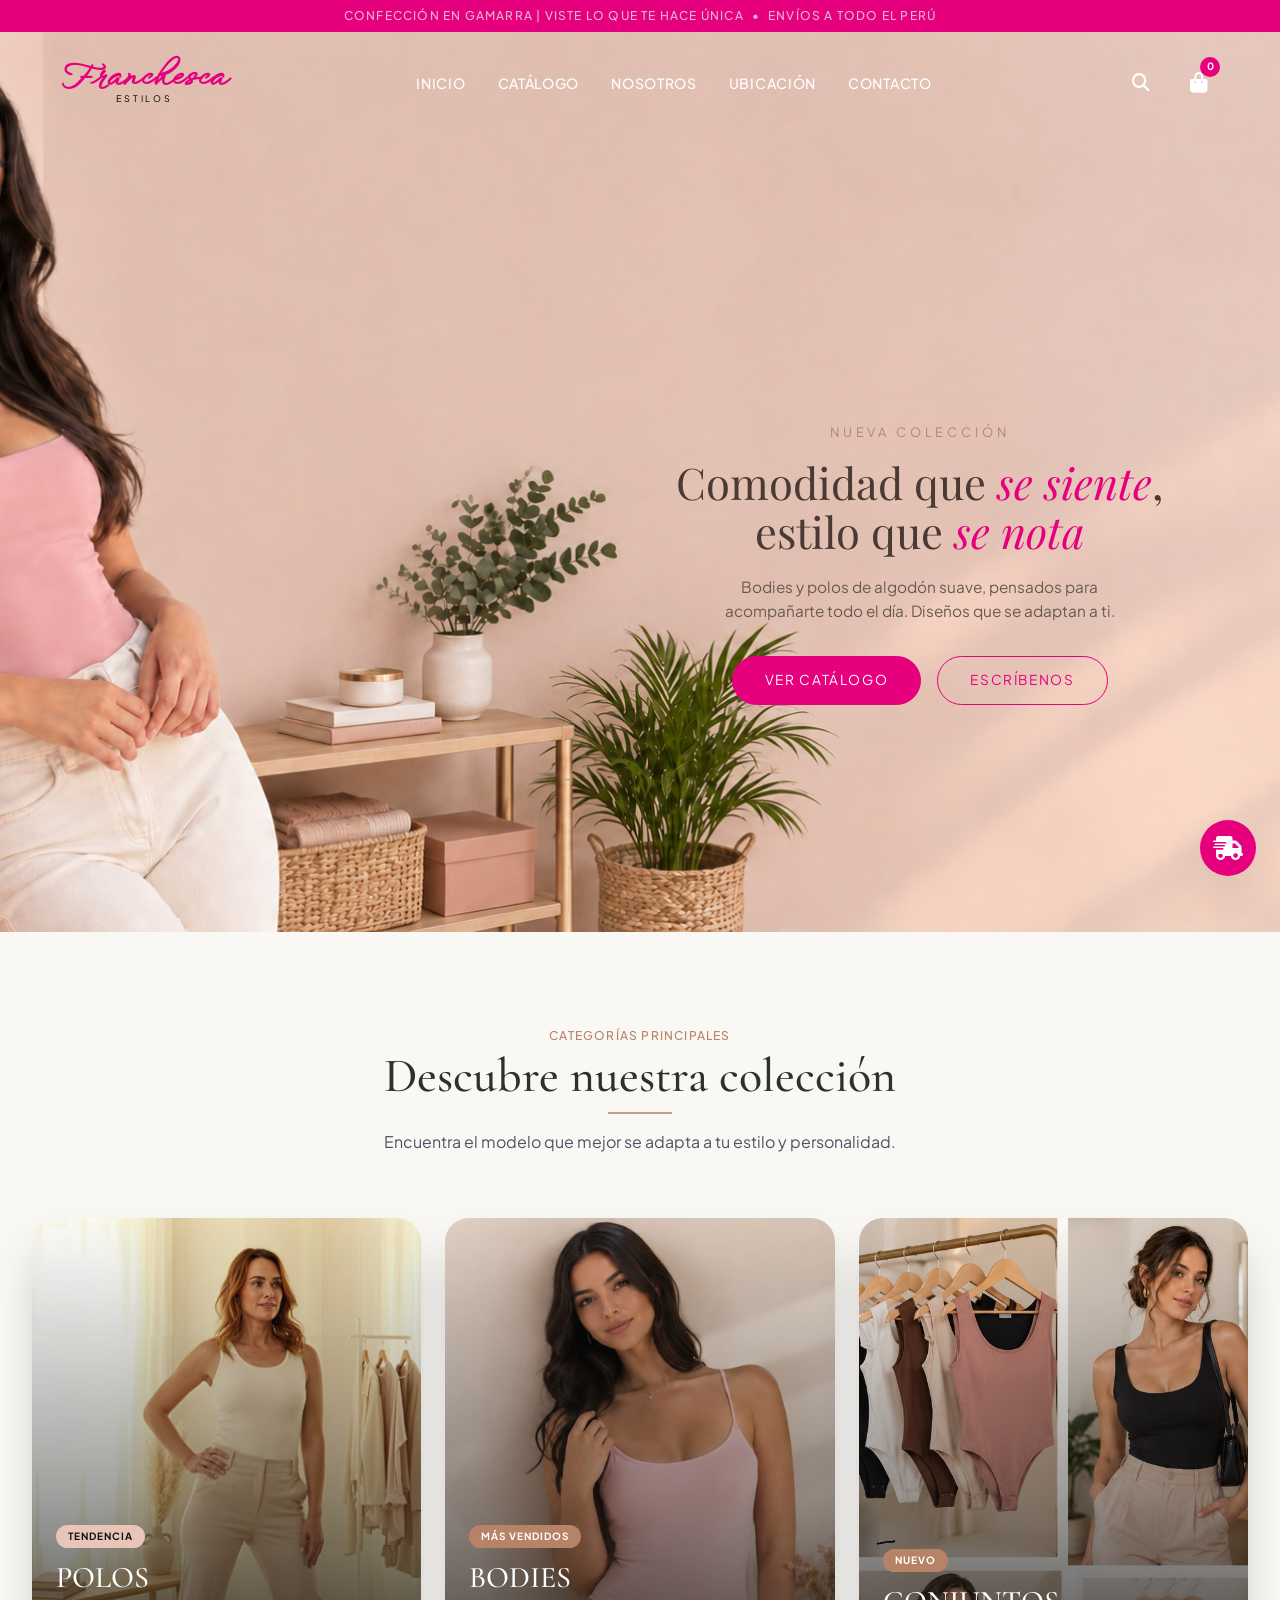
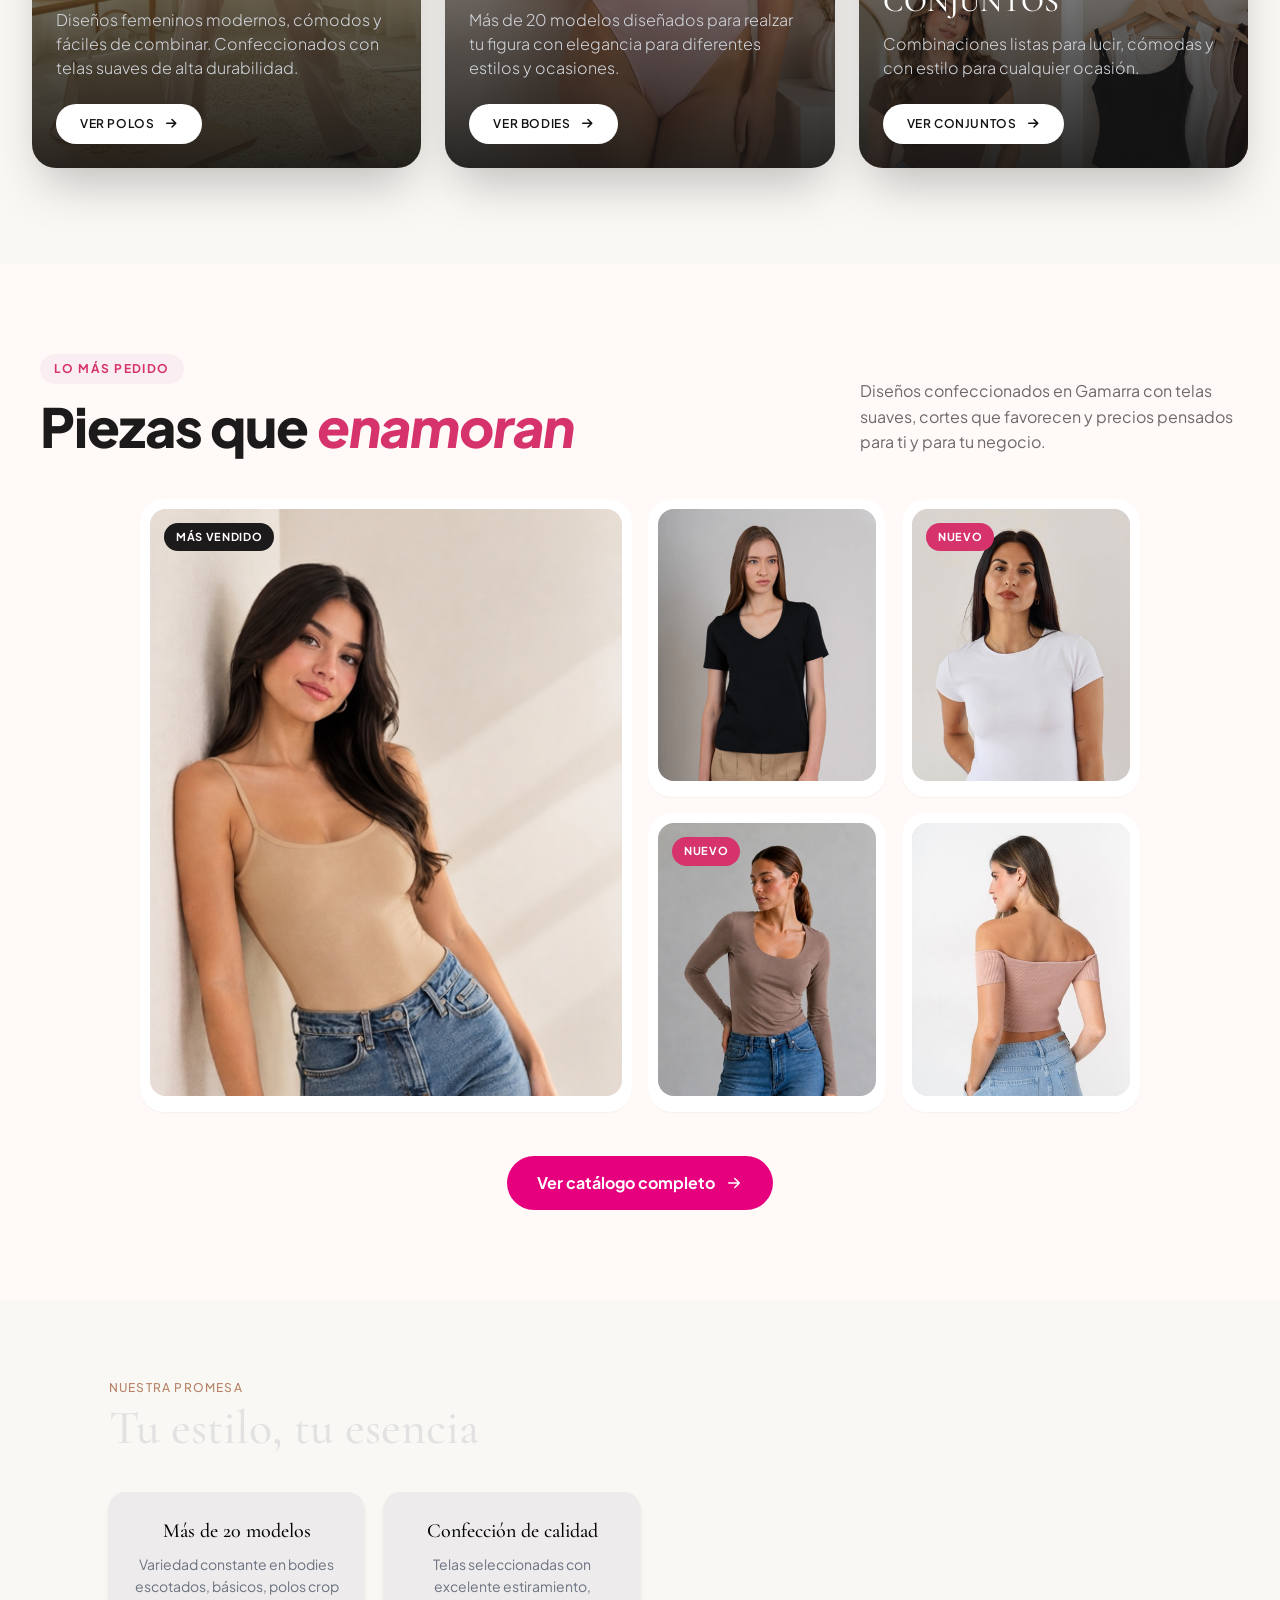
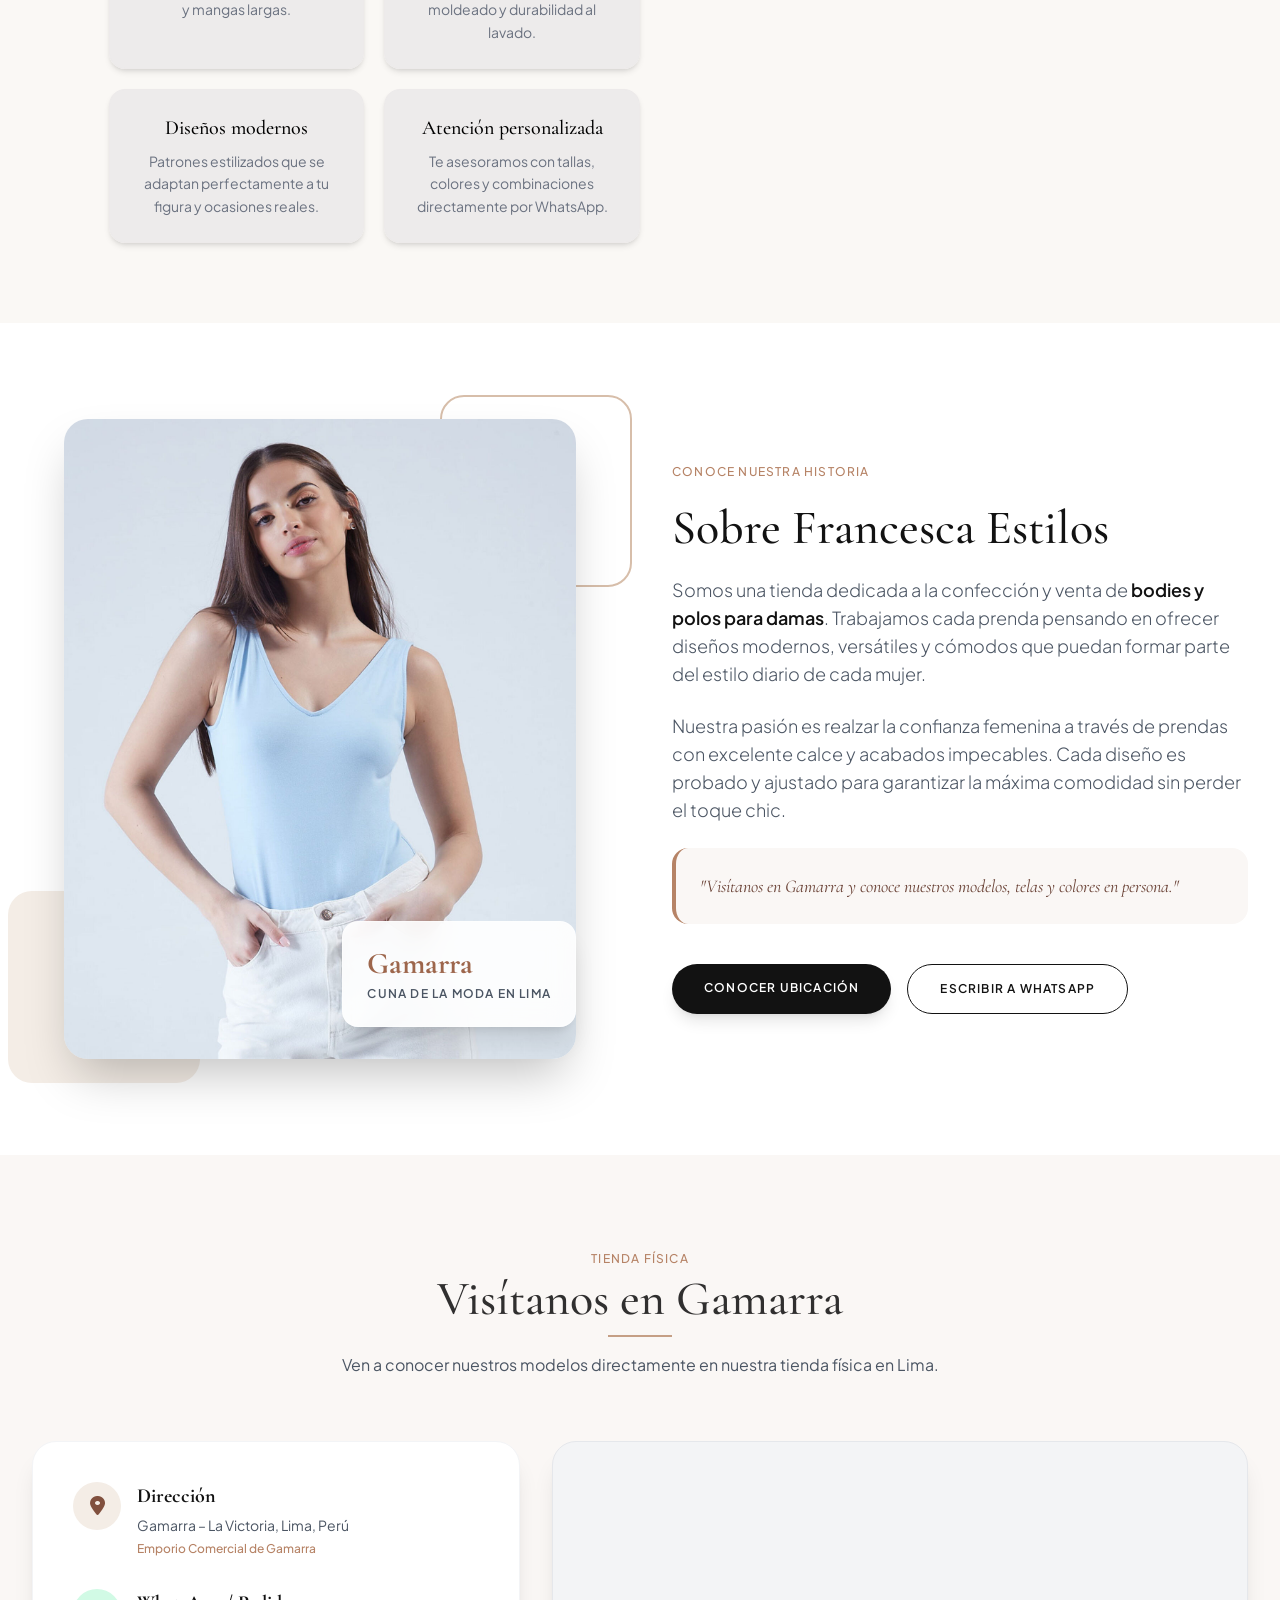
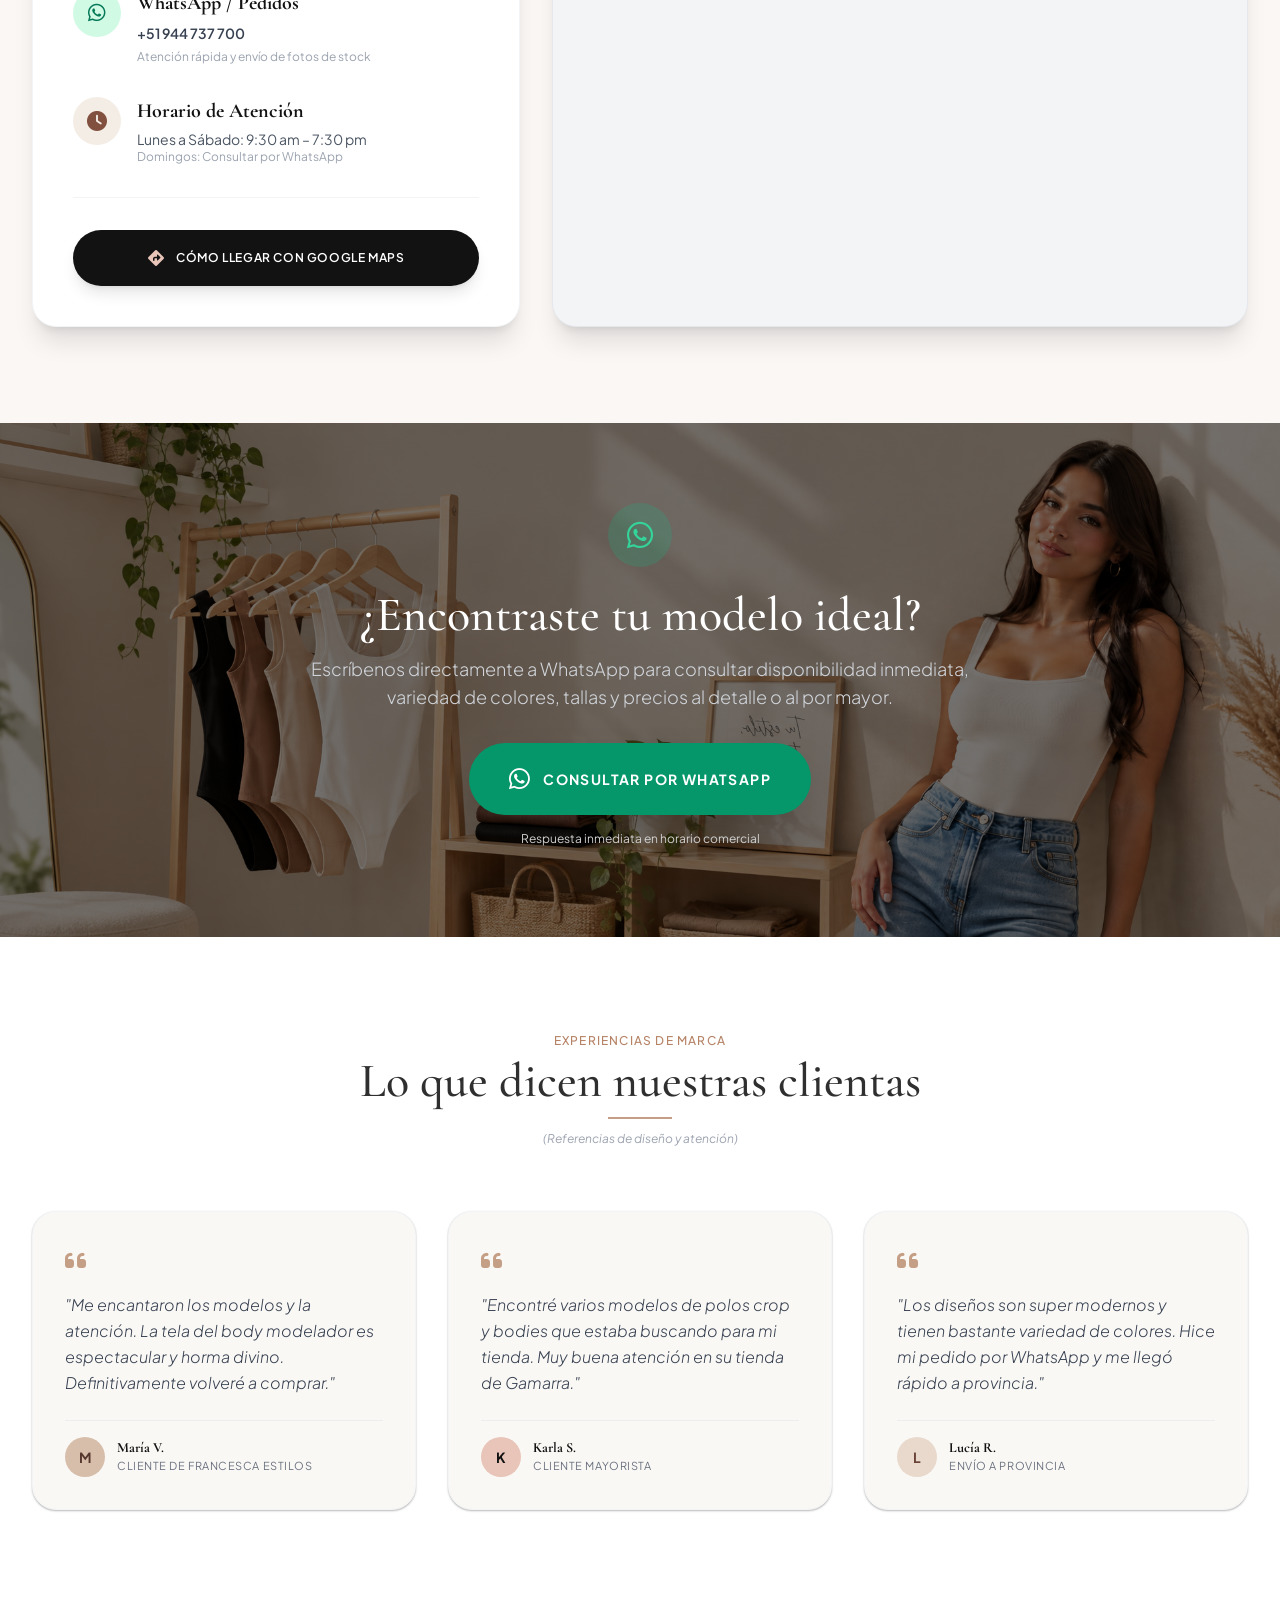
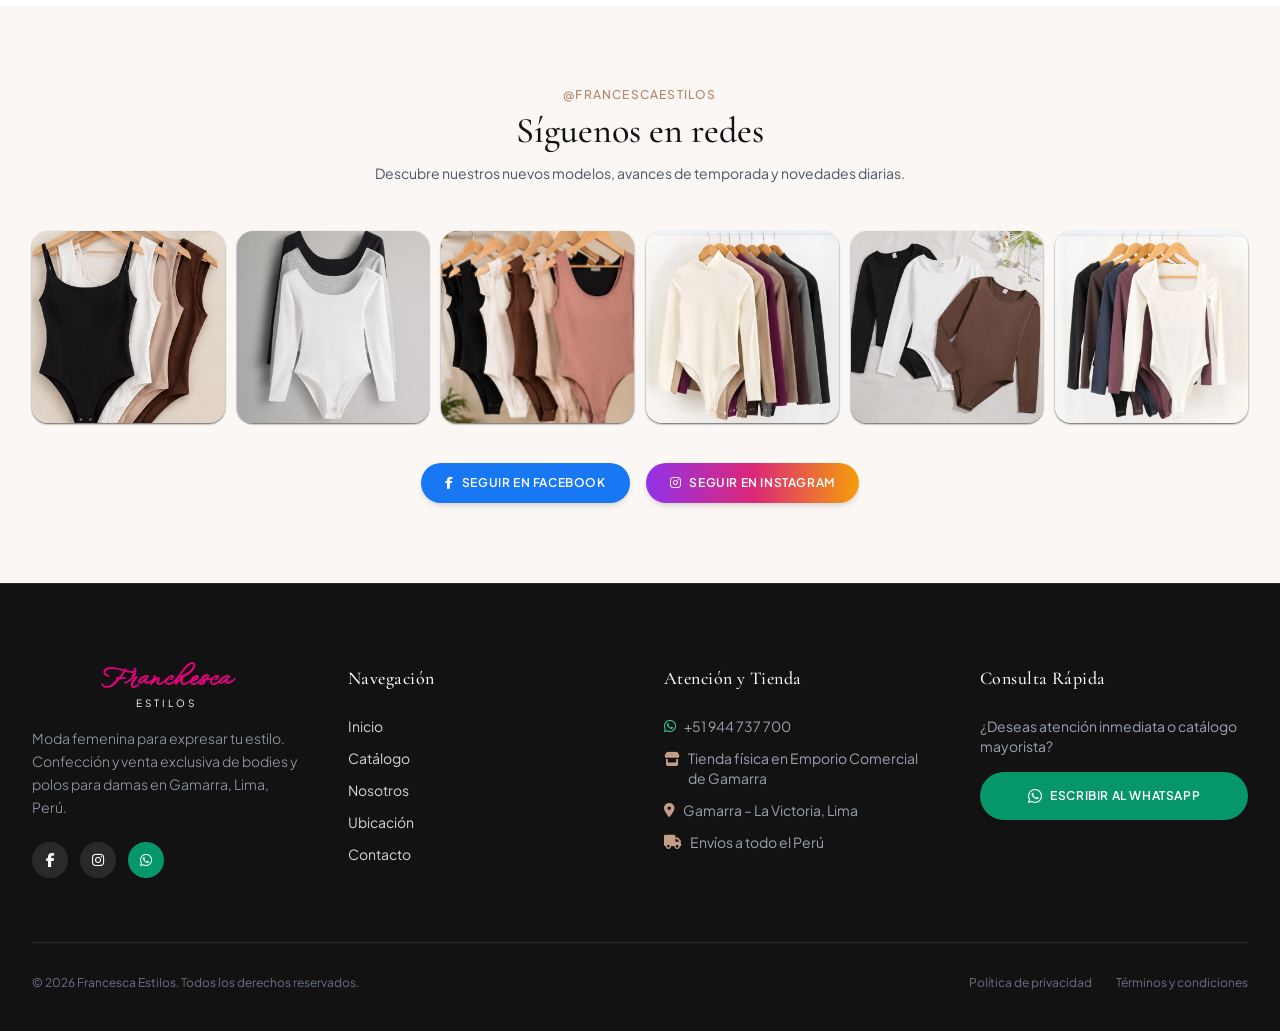
==== commit 342eced1: "mejore el proyecto" ====
--- a/index.html
+++ b/index.html
@@ -94,8 +94,8 @@
     <div id="mobile-menu" class="mobile-menu">
         <div class="mobile-menu-div">
             <div class="navbar-container-a">
-                <span class="mobile-menu-span">FRANCHESCA</span>
-                <span class="mobile-menu-span-2">ESTILOS • GAMARRA</span>
+                <span class="mobile-menu-span">Franchesca</span>
+                <span class="mobile-menu-span-2">ESTILOS</span>
             </div>
             <button onclick="toggleMobileMenu()" aria-label="Cerrar Menú" class="mobile-menu-button">
                 <i class="fa-solid fa-xmark"></i>
@@ -114,13 +114,27 @@
             <a href="#contacto" onclick="toggleMobileMenu()" class="mobile-menu-a"><span>Contacto</span> <i
                     class="fa-solid fa-chevron-right mobile-menu-i"></i></a>
         </nav>
-
+     <div class="mobile-menu-info">
+    <ul class="footer1-ul-2">
+        <li class="footer1-li-2">
+            <span class="mobile-menu-dot">•</span>
+            <span>Tienda física en Emporio Comercial de Gamarra</span>
+        </li>
+        <li class="footer1-li">
+            <span class="mobile-menu-dot">•</span>
+            <span>Gamarra – La Victoria, Lima</span>
+        </li>
+        <li class="footer1-li">
+            <span class="mobile-menu-dot">•</span>
+            <span>Envíos a todo el Perú</span>
+        </li>
+    </ul>
+</div>
         <div class="mobile-menu-div-2">
-            <a href="https://wa.me/51944737700?text=Hola%20Francesca%20Estilos%2C%20quisiera%20consultar%20por%20sus%20modelos%20de%20bodies%20y%20polos."
-                target="_blank" class="mobile-menu-a-2">
-                <i class="fa-brands fa-whatsapp header-actions-i"></i>
-                <span>Comprar por WhatsApp</span>
-            </a>
+                <a href="https://wa.me/51944737700?text=Hola%2C%20Francesca%20Estilos.%20%C2%BFMe%20podr%C3%ADan%20ayudar%20con%20una%20consulta%2C%20por%20favor%3F" target="_blank" rel="noopener" class="mobile-menu-a-2">
+            <i class="fa-brands fa-whatsapp header-actions-i"></i>
+            <span>Escribir por WhatsApp</span>
+        </a>
             <p class="mobile-menu-p">Atención personalizada en Gamarra, Lima</p>
         </div>
     </div>
@@ -164,7 +178,7 @@
         <div class="categorias-div-3">
 
             <!-- CARD 1: BODIES -->
-            <div class="group categorias-div-4" onclick="filterCatalog('body')">
+         <div class="group categorias-div-4" onclick="filterCatalog('polo')">
                 <img src="img/coleccion1.png" alt="Bodies Francesca Estilos" class="categorias-img" loading="lazy" decoding="async">
                 <div class="categorias-div-5"></div>
 
@@ -173,7 +187,7 @@
                     <h3 class="categorias-h3">POLOS</h3>
                     <p class="categorias-p-2">Diseños femeninos modernos, cómodos y fáciles de combinar. Confeccionados
                         con telas suaves de alta durabilidad.</p>
-                    <a href="#coleccion" class="categorias-a">
+                   <a href="catalogo.html?categoria=polo" class="categorias-a">
                         <span>Ver Polos</span>
                         <i class="fa-solid fa-arrow-right categorias-i"></i>
                     </a>
@@ -181,7 +195,7 @@
             </div>
 
             <!-- CARD 2: POLOS -->
-            <div class="group categorias-div-4" onclick="filterCatalog('polo')">
+            <div class="group categorias-div-4" onclick="filterCatalog('body')">
                 <img src="img/coleccion2.png" alt="Polos Francesca Estilos" class="categorias-img" loading="lazy" decoding="async">
                 <div class="categorias-div-5"></div>
 
@@ -190,7 +204,7 @@
                     <h3 class="categorias-h3">BODIES</h3>
                     <p class="categorias-p-2">Más de 20 modelos diseñados para realzar tu figura con elegancia para
                         diferentes estilos y ocasiones.</p>
-                    <a href="#coleccion" class="categorias-a">
+                    <a href="catalogo.html?categoria=body" class="categorias-a">
                         <span>Ver Bodies</span>
                         <i class="fa-solid fa-arrow-right categorias-i"></i>
                     </a>
@@ -198,7 +212,7 @@
             </div>
 
             <!-- CARD 3: CONJUNTOS -->
-            <div class="group categorias-div-4" onclick="filterCatalog('conjunto')">
+            <div class="group categorias-div-4" onclick="filterCatalog('all')">
                 <img src="img/coleccion3.png" alt="Conjuntos Francesca Estilos" class="categorias-img" loading="lazy" decoding="async">
                 <div class="categorias-div-5"></div>
 
@@ -207,7 +221,7 @@
                     <h3 class="categorias-h3">CONJUNTOS</h3>
                     <p class="categorias-p-2">Combinaciones listas para lucir, cómodas y con estilo para cualquier
                         ocasión.</p>
-                    <a href="#coleccion" class="categorias-a">
+                   <a href="catalogo.html?categoria=all" class="categorias-a">
                         <span>Ver Conjuntos</span>
                         <i class="fa-solid fa-arrow-right categorias-i"></i>
                     </a>
@@ -239,8 +253,8 @@
                     <div class="fe-media">
                         <img class="fe-img fe-img--main" src="img/destacado-1.png" alt="Body manga larga"
                             loading="lazy">
-                        <img class="fe-img fe-img--alt" src="img/destacado-1-a.jpeg" alt="" loading="lazy">
-                        <a href="catalogo.html" class="fe-media-link" aria-label="Ver catálogo: Body manga larga"></a>
+                        <img class="fe-img fe-img--alt" src="img/destacado-1-a.png" alt="" loading="lazy">
+                       <a href="catalogo.html?categoria=body" class="fe-media-link" aria-label="Ver catálogo: Body manga larga"></a>
                         <span class="fe-badge">Más vendido</span>
                     </div>
                 </article>
@@ -248,25 +262,25 @@
                 <article class="fe-card">
                     <div class="fe-media">
                         <img class="fe-img fe-img--main" src="img/destacado-2.png" alt="Polo oversize" loading="lazy">
-                        <img class="fe-img fe-img--alt" src="img/destacado-2-a.jpeg" alt="" loading="lazy">
-                        <a href="catalogo.html" class="fe-media-link" aria-label="Ver catálogo: Polo oversize"></a>
+                        <img class="fe-img fe-img--alt" src="img/destacado-2-a.png" alt="" loading="lazy">
+                       <a href="catalogo.html?categoria=polo" class="fe-media-link" aria-label="Ver catálogo: Polo oversize"></a>
                     </div>
                 </article>
 
                 <article class="fe-card">
                     <div class="fe-media">
                         <img class="fe-img fe-img--main" src="img/destacado-5.png" alt="Body básico" loading="lazy">
-                        <img class="fe-img fe-img--alt" src="img/destacado-5-a.jpeg" alt="" loading="lazy">
-                        <a href="catalogo.html" class="fe-media-link" aria-label="Ver catálogo: Body básico"></a>
+                        <img class="fe-img fe-img--alt" src="img/destacado-5-a.png" alt="" loading="lazy">
+                        <a href="catalogo.html?categoria=polo" class="fe-media-link" aria-label="Ver catálogo: Polo crop"></a>
                         <span class="fe-badge fe-badge--new">Nuevo</span>
                     </div>
                 </article>
 
                 <article class="fe-card">
                     <div class="fe-media">
-                        <img class="fe-img fe-img--main" src="img/destacado-4.jpeg" alt="Polo crop" loading="lazy">
+                        <img class="fe-img fe-img--main" src="img/destacado-4.png" alt="Polo crop" loading="lazy">
                         <img class="fe-img fe-img--alt" src="img/destacado-4-a.png" alt="" loading="lazy">
-                        <a href="catalogo.html" class="fe-media-link" aria-label="Ver catálogo: Polo crop"></a>
+                       <a href="catalogo.html?categoria=body" class="fe-media-link" aria-label="Ver catálogo: Body básico"></a>
                         <span class="fe-badge fe-badge--new">Nuevo</span>
                     </div>
                 </article>
@@ -275,8 +289,8 @@
                     <div class="fe-media">
                         <img class="fe-img fe-img--main" src="img/destacado-3.png" alt="Body cuello alto"
                             loading="lazy">
-                        <img class="fe-img fe-img--alt" src="img/destacado-3-a.jpeg" alt="" loading="lazy">
-                        <a href="catalogo.html" class="fe-media-link" aria-label="Ver catálogo: Body cuello alto"></a>
+                        <img class="fe-img fe-img--alt" src="img/destacado-3-a.png" alt="" loading="lazy">
+                       <a href="catalogo.html?categoria=body" class="fe-media-link" aria-label="Ver catálogo: Body cuello alto"></a>
                     </div>
                 </article>
 
@@ -709,14 +723,14 @@
                     <button onclick="openModal('terminos-modal')" class="footer1-button">Términos y condiciones</button>
                 </div>
             </div>
-        </div>
+        </div>  
     </footer>
 
-    <!-- FLOATING WHATSAPP BUTTON -->
-    <a href="https://wa.me/51944737700?text=Hola%20Francesca%20Estilos%2C%20quisiera%20consultar%20por%20sus%20modelos%20de%20bodies%20y%20polos."
-        target="_blank" rel="noopener" aria-label="Contacto WhatsApp" class="wa-float footer1-a-5">
-        <i class="fa-brands fa-whatsapp"></i>
-    </a>
+<!-- FLOATING TRACKING BUTTON -->
+<a href="seguimiento.html" aria-label="Seguimiento de mi pedido" title="Seguimiento de mi pedido" class="wa-float footer1-a-5">
+    <i class="fa-solid fa-truck-fast"></i>
+    <span class="wa-float-label">Seguir mi pedido</span>
+</a>
 
     <!-- PRODUCT QUICK VIEW MODAL -->
     <div id="product-modal" class="product-modal">
@@ -787,11 +801,11 @@
 
             <div id="cart-footer" class="is-hidden cart-footer">
                 <div class="cart-footer-div">
-                    <span>Total estimado:</span>
-                    <span id="cart-total" class="cart-total">Consultar por WhatsApp</span>
+                    <span>Total a pagar:</span>
+                    <span id="cart-total" class="cart-total">precio total</span>
                 </div>
                   <button onclick="openCheckout()" class="cart-footer-button">
-                    <i class="fa-brands fa-whatsapp header-actions-i"></i>
+                    <i class="fa-solid fa-bag-shopping header-actions-i"></i>
                     <span>Continuar con el Pedido</span>
                 </button>
             </div>
--- a/css/styles.css
+++ b/css/styles.css
@@ -150,20 +150,6 @@
   display: none;
 }
 
-/* Scrollbar */
-::-webkit-scrollbar {
-  width: 8px;
-}
-
-::-webkit-scrollbar-track {
-  background: #f1f1f1;
-}
-
-::-webkit-scrollbar-thumb {
-  background: var(--rosa);
-  border-radius: 4px;
-}
-
 /* Patrón de puntos (banner de contacto) */
 .bg-pattern {
   background-image: radial-gradient(#d7beaa 0.5px, transparent 0.5px);
@@ -175,14 +161,9 @@
    03. ANIMACIONES
    ========================================================================== */
 @keyframes pulseGlow {
-  0%, 100% {
-    transform: scale(1);
-    box-shadow: 0 0 0 0 rgba(37, 211, 102, 0.7);
-  }
-  50% {
-    transform: scale(1.05);
-    box-shadow: 0 0 0 14px rgba(37, 211, 102, 0);
-  }
+  0%   { box-shadow: 0 0 0 0 rgba(230, 0, 126, 0.55); }
+  70%  { box-shadow: 0 0 0 14px rgba(230, 0, 126, 0); }
+  100% { box-shadow: 0 0 0 0 rgba(230, 0, 126, 0);  }
 }
 
 @keyframes bounce {
@@ -348,7 +329,7 @@
 
 .header-actions-button:hover,
 .header-actions-button-2:hover {
-  color: #e8c5b8;
+  color: var(--rosa);
 }
 
 .header-actions-button-3 {
@@ -424,7 +405,36 @@
 #main-header.scrolled #header-actions button i {
   color: #1f2937;
 }
-
+/* Menú: indicador de la página o sección actual */
+#nav-links .nav-links-a {
+    position: relative;
+}
+#nav-links .nav-links-a::after {
+    content: '';
+    position: absolute;
+    left: 0;
+    right: 0;
+    bottom: -6px;
+    height: 2px;
+    background: #e6007e;
+    transform: scaleX(0);
+    transform-origin: left;
+    transition: transform .25s ease;
+}
+#main-header #nav-links .nav-links-a.is-active,
+#main-header #nav-links .nav-links-a.is-active:hover {
+    color: #e6007e;
+    font-weight: 600;
+}
+#nav-links .nav-links-a.is-active::after {
+    transform: scaleX(1);
+}
+
+/* Menú móvil */
+.mobile-menu-a.is-active {
+    color: #e6007e;
+    font-weight: 600;
+}
 
 /* ==========================================================================
    06. MENÚ MÓVIL
@@ -455,20 +465,49 @@
 }
 
 .mobile-menu-span {
-  font-family: "Cormorant Garamond", serif;
+  font-family: "WindSong", cursive;
   font-size: 1.5rem;
   line-height: 2rem;
-  font-weight: 700;
-  letter-spacing: 0.1em;
+  font-weight: 600;
+  font-style: normal;
+  color: var(--rosa);
+  transition: color 0.3s ease;
 }
 
 .mobile-menu-span-2 {
+  margin-top: -0.25rem;
+  text-align: center;
   font-family: "Plus Jakarta Sans", sans-serif;
-  font-size: 10px;
+  font-size: 9px;
+  font-weight: 400;
+  text-transform: uppercase;
   letter-spacing: 0.3em;
-  color: #d7beaa;
-}
-
+  color: #faf8f8;
+}
+/* Solo el menú móvil */
+#mobile-menu .mobile-menu-nav {
+    margin-bottom: 2rem;
+}
+.mobile-menu-info {
+    margin-top: 7rem;    /* baja SOLO la info de la tienda */
+    margin-bottom: auto;   /* mantiene el botón de WhatsApp abajo */
+}
+/* Punto de la info de la tienda en el menú móvil */
+.mobile-menu-dot {
+    color: #e6007e;
+    font-size: 1.25rem;
+    line-height: 1;
+}
+/* Con el menú abierto, la página de fondo no se puede desplazar */
+html:has(.mobile-menu.is-open),
+body:has(.mobile-menu.is-open) {
+    overflow: hidden;
+}
+
+/* El scroll del menú no "traspasa" a la página */
+.mobile-menu {
+    overscroll-behavior: contain;
+}
 .mobile-menu-button {
   font-size: 1.5rem;
   line-height: 2rem;
@@ -480,8 +519,8 @@
 }
 
 .mobile-menu-nav {
-  margin-top: auto;
-  margin-bottom: auto;
+  margin-top: 2rem;     /* distancia desde la cabecera del menú */
+  margin-bottom: auto;  /* empuja el resto hacia abajo */
   display: flex;
   flex-direction: column;
   gap: 1.5rem;
@@ -490,7 +529,6 @@
   line-height: 1.75rem;
   letter-spacing: 0.05em;
 }
-
 .mobile-menu-a {
   display: flex;
   align-items: center;
@@ -699,8 +737,7 @@
   display: block;
   font-weight: 400;
   text-align: center;
-  color: var(--marron);
-  text-shadow: 0 2px 12px rgba(255, 252, 252, 0.74);
+  color: #b1013ce1;
 }
 
 /* Indicador "Descubre nuestra colección" */
@@ -725,8 +762,7 @@
 }
 
 .inicio-a-3:hover {
-  background-color: #fa058c;
-  color: #ffffff;
+ color: #fa058c;
 }
 
 .inicio-span-3 {
@@ -2161,9 +2197,8 @@
   color: #9ca3af;
 }
 
-
 /* ==========================================================================
-   19. BOTÓN FLOTANTE DE WHATSAPP
+   19. BOTÓN FLOTANTE DE SEGUIMIENTO DE PEDIDO
    ========================================================================== */
 .wa-float {
   animation: pulseGlow 2.5s infinite;
@@ -2180,9 +2215,9 @@
   align-items: center;
   justify-content: center;
   border-radius: 9999px;
-  background-color: var(--wa-claro);
-  font-size: 1.875rem;
-  line-height: 2.25rem;
+  background-color: var(--ck-pink, #d6336c); /* ya no es verde de WhatsApp */
+  font-size: 1.5rem;
+  line-height: 1;
   color: #ffffff;
   box-shadow: var(--sombra-2xl);
   transition: transform 150ms var(--ease);
@@ -2192,6 +2227,31 @@
   transform: scale(1.1);
 }
 
+/* Etiqueta que aparece al pasar el mouse (solo escritorio) */
+.wa-float-label {
+  position: absolute;
+  right: calc(100% + 10px);
+  top: 50%;
+  transform: translateY(-50%);
+  padding: 6px 12px;
+  border-radius: 999px;
+  background: #18181b;
+  color: #fff;
+  font-family: 'Plus Jakarta Sans', sans-serif;
+  font-size: 12.5px;
+  font-weight: 600;
+  line-height: 1;
+  white-space: nowrap;
+  opacity: 0;
+  pointer-events: none;
+  transition: opacity 150ms var(--ease);
+}
+
+@media (hover: hover) {
+  .footer1-a-5:hover .wa-float-label {
+    opacity: 1;
+  }
+}
 
 /* ==========================================================================
    20. MODAL DE PRODUCTO
@@ -2481,11 +2541,19 @@
 }
 
 .cart-total {
-  font-size: 1rem;
-  line-height: 1.5rem;
-  color: var(--marron-oscuro);
-}
-
+    display: flex;
+    flex: 1;
+    justify-content: space-between;
+    gap: 12px;
+    margin-left: 5px;
+}
+.cart-footer-div > span:first-child {
+    color: #000000;
+}
+#cart-total,
+#cart-total span {
+    color: #595959;
+}
 .cart-footer-button {
   display: flex;
   width: 100%;
@@ -3211,7 +3279,7 @@
   }
 
   .inicio-span-2 {
-    text-shadow: 0 2px 5px rgb(230, 230, 230);
+    text-align: left;
   }
 }
 
--- a/css/checkout.css
+++ b/css/checkout.css
@@ -1,184 +1,373 @@
-/* checkout.css | Modal 'Datos de entrega' - Franchesca Estilos */
-
-.ck-overlay {
-  position: fixed;
-  inset: 0;
-  background: rgba(0,0,0,.55);
-  display: none;
+/* =========================================================
+   css/checkout.css  |  Franchesca Estilos
+   Estilos de checkout.html (página completa de "Finalizar pedido").
+   Enlázalo SOLO en checkout.html. Todo lo genérico está limitado a
+   body.page-checkout para no afectar al resto de tu tienda.
+   ========================================================= */
+
+/* ---------- 1. Variables y base ---------- */
+:root {
+  --ck-ink: #121212;
+  --ck-pink: #e6007e;
+  --ck-line: #e4e4e7;
+  --ck-muted: #6b7280;
+  --ck-bg: #faf9f8;
+}
+
+.page-checkout,
+.page-checkout * {
+  box-sizing: border-box;
+}
+
+.page-checkout {
+  margin: 0;
+  background: var(--ck-bg);
+  color: var(--ck-ink);
+  font-family: 'Plus Jakarta Sans', system-ui, sans-serif;
+  font-size: 15px;
+}
+
+.page-checkout .hidden {
+  display: none !important;
+}
+
+.page-checkout main {
+  max-width: 1100px;
+  margin: 0 auto;
+  padding: 32px 20px 60px;
+}
+
+.page-checkout h1 {
+  font-family: 'Cormorant Garamond', serif;
+  font-size: 40px;
+  font-weight: 600;
+  margin: 0 0 22px;
+}
+
+/* ---------- 2. Encabezado (logo hecho con CSS) ---------- */
+.ck-top {
+  background: #f0abd8;
+  padding: 10px 24px;
+  display: flex;
+  justify-content: space-between;
   align-items: center;
-  justify-content: center;
-  z-index: 9999;
-  padding: 12px;
-}
-
-.ck-overlay.open {
-  display: flex;
-}
-
-.ck-box {
-  position: relative;
-  background: #fffaf2;
-  width: 100%;
-  max-width: 420px;
-  max-height: 94vh;
-  overflow-y: auto;
-  border-radius: 14px;
-  padding: 22px 22px 24px;
-  font-family: 'Plus Jakarta Sans',system-ui,sans-serif;
-  color: #222;
-  box-shadow: 0 20px 50px rgba(0,0,0,.35);
-}
-
-.ck-close {
-  position: absolute;
-  top: 10px;
-  right: 14px;
-  background: none;
-  border: 0;
-  font-size: 22px;
-  cursor: pointer;
-  color: #444;
-}
-
-.ck-title {
+}
+
+.ck-brand {
+  display: flex;
+  flex-direction: column;
+  align-items: center;
+  text-decoration: none;
+  line-height: 1;
+}
+
+.ck-brand-name {
+  font-family: "WindSong", cursive;
+ font-size: 1.5rem;
+  line-height: 2rem;
+  font-weight: 600;
+  font-style: normal;
+  transition: color 0.3s ease;
+  color: var(--ck-pink);
+
+   &:hover {
+    color: #fefefe;
+  }
+}
+
+.ck-brand-sub {
+  margin-top: -0.25rem;
   text-align: center;
-  font-size: 20px;
-  font-weight: 700;
+  font-family: "Plus Jakarta Sans", sans-serif;
+  font-size: 9px;
+  font-weight: 400;
+  text-transform: uppercase;
+  letter-spacing: 0.3em;
+  color: var(--ck-ink);
+}
+
+.ck-top a.back {
+  color: var(--ck-ink);
+  font-size: 14px;
+  font-weight: 600;
+  text-decoration: none;
+  &:hover {
+    color: #eee;
+  }
+}
+
+/* ---------- 3. Distribución y tarjetas ---------- */
+.ck-layout {
+  display: grid;
+  grid-template-columns: 1.25fr 1fr;
+  gap: 28px;
+  align-items: start;
+}
+
+.page-checkout .card {
+  background: #fff;
+  border: 1px solid var(--ck-line);
+  border-radius: 18px;
+  padding: 22px;
+  margin-bottom: 18px;
+}
+
+.page-checkout .card h2 {
+  font-size: 15px;
+  letter-spacing: .06em;
+  text-transform: uppercase;
   margin: 0 0 16px;
 }
 
+/* ---------- 4. Campos del formulario ---------- */
 .ck-field {
   margin-bottom: 14px;
 }
 
 .ck-row {
-  display: flex;
+  display: grid;
+  grid-template-columns: 1fr 1fr;
   gap: 12px;
 }
 
-.ck-row .ck-field {
-  flex: 1;
-  min-width: 0;
-}
-
-.ck label.ck-label,
 .ck-label {
   display: block;
-  font-size: 12px;
-  font-weight: 600;
-  margin-bottom: 5px;
-  color: #333;
+  font-size: 13px;
+  font-weight: 600;
+  margin-bottom: 6px;
 }
 
 .ck-input,
 .ck-select,
 .ck-textarea {
   width: 100%;
-  box-sizing: border-box;
-  border: 1px solid #ddd;
-  border-radius: 6px;
-  padding: 11px 12px;
-  font: inherit;
-  font-size: 13px;
+  height: 46px;
+  border: 1px solid #d4d4d8;
+  border-radius: 12px;
+  padding: 0 14px;
+  font-family: inherit;
+  font-size: 15px;
   background: #fff;
+  color: var(--ck-ink);
 }
 
 .ck-textarea {
-  min-height: 70px;
+  height: 90px;
+  padding: 12px 14px;
   resize: vertical;
 }
 
 .ck-input:focus,
 .ck-select:focus,
 .ck-textarea:focus {
-  outline: 2px solid var(--ck-accent);
-  outline-offset: -1px;
-  border-color: var(--ck-accent);
-}
-
-.ck-input.err,
-.ck-select.err {
-  border-color: #d00;
-  background: #fff6f6;
-}
-
-.ck-msg {
-  color: #d00;
+  outline: 2px solid var(--ck-ink);
+  outline-offset: 1px;
+}
+
+.ck-select:disabled {
+  background: #f4f4f5;
+  color: #a1a1aa;
+}
+
+.page-checkout .err {
+  border-color: #c0392b !important;
+  background: #fff7f6;
+}
+
+.ck-hint {
+  font-size: 12.5px;
+  color: var(--ck-muted);
+  margin: 6px 0 0;
+}
+
+.ck-found {
+  font-size: 13px;
+  color: #0a7a3d;
+  background: #ecfdf3;
+  border-radius: 10px;
+  padding: 8px 12px;
+  margin: 8px 0 0;
+}
+
+/* ---------- 5. Tipo de entrega ---------- */
+.tipo-opts {
+  display: grid;
+  grid-template-columns: 1fr 1fr;
+  gap: 12px;
+}
+
+.tipo-opts label {
+  cursor: pointer;
+}
+
+.tipo-opts input {
+  position: absolute;
+  opacity: 0;
+  pointer-events: none;
+}
+
+.tipo-opts span {
+  display: block;
+  border: 2px solid var(--ck-line);
+  border-radius: 14px;
+  padding: 14px;
+  text-align: center;
+  font-weight: 600;
+}
+
+.tipo-opts small {
+  display: block;
+  font-weight: 400;
+  color: var(--ck-muted);
+  margin-top: 3px;
+  font-size: 12.5px;
+}
+
+.tipo-opts input:checked + span {
+  border-color: var(--ck-ink);
+  background: var(--ck-ink);
+  color: #fff;
+}
+
+.tipo-opts input:checked + span small {
+  color: #d4d4d8;
+}
+
+/* ---------- 6. Resumen del pedido ---------- */
+.ck-side {
+  position: sticky;
+  top: 16px;
+}
+
+.sum-item {
+  display: flex;
+  gap: 12px;
+  margin-bottom: 14px;
+}
+
+.sum-item img {
+  width: 64px;
+  height: 80px;
+  object-fit: cover;
+  border-radius: 10px;
+  background: #eee;
+}
+
+.sum-item h4 {
+  margin: 0 0 3px;
+  font-size: 14px;
+}
+
+.sum-item p {
+  margin: 0;
+  font-size: 13px;
+  color: var(--ck-muted);
+}
+
+.sum-total {
+  display: flex;
+  justify-content: space-between;
+  align-items: baseline;
+  border-top: 1px solid var(--ck-line);
+  padding-top: 14px;
+  margin-top: 6px;
+}
+
+.sum-total strong {
+  font-size: 24px;
+}
+
+.edit-link {
+  display: inline-block;
+  margin-top: 10px;
+  font-size: 13px;
+  color: var(--ck-ink);
+  &:hover{
+    color: var(--ck-muted);
+  }
+}
+.sum-rows {
+  border-top: 1px solid var(--ck-line);
+  padding-top: 12px;
+  margin-top: 8px;
+}
+
+.sum-row {
+  display: flex;
+  justify-content: space-between;
+  font-size: 14px;
+  margin-bottom: 10px;
+}
+
+.sum-row span:last-child {
+  font-weight: 600;
+}
+
+.sum-rows + .sum-total {
+  border-top: 0;
+  padding-top: 4px;
+  margin-top: 0;
+}
+.ck-order {
+  display: inline-flex;
+  flex-direction: column;
+  align-items: center;
+  gap: 6px;
+  background: #fdecf5;
+  border: 2px dashed var(--ck-pink);
+  border-radius: 16px;
+  padding: 16px 28px;
+  margin: 6px 0 14px;
+}
+
+.ck-order-label {
   font-size: 12px;
-  margin: -8px 0 12px;
-  display: none;
-}
-
-.ck-msg.show {
-  display: block;
-}
-
-.ck-pay-head {
-  display: flex;
-  justify-content: space-between;
-  align-items: center;
-  border: 1px solid var(--ck-accent);
-  border-radius: 6px;
-  padding: 18px 16px;
-  margin: 6px 0 12px;
-  background: #fff;
-}
-
-.ck-pay-head h4 {
-  margin: 0;
-  font-size: 18px;
-  font-weight: 700;
-}
-
-.ck-total {
-  text-align: right;
-  border-left: 2px solid var(--ck-accent);
-  padding-left: 14px;
-}
-
-.ck-total small {
-  display: block;
-  font-size: 10px;
-  color: #666;
-}
-
-.ck-total strong {
-  display: block;
-  font-size: 22px;
-  color: var(--ck-accent);
-}
-
+  font-weight: 600;
+  letter-spacing: .08em;
+  text-transform: uppercase;
+  color: var(--ck-muted);
+}
+
+.ck-order-num {
+  font-size: 30px;
+  letter-spacing: .04em;
+  color: var(--ck-ink);
+}
+
+.ck-order-copy {
+  margin-top: 2px;
+  padding: 6px 18px;
+  font-size: 13px;
+}
+/* ---------- 7. Pago y comprobante ---------- */
 .ck-methods {
   display: flex;
-  gap: 16px;
-  margin-bottom: 12px;
-  font-size: 13px;
+  gap: 8px;
   flex-wrap: wrap;
+  margin-bottom: 14px;
 }
 
 .ck-methods label {
-  display: flex;
-  align-items: center;
-  gap: 5px;
+  border: 1px solid #d4d4d8;
+  border-radius: 999px;
+  padding: 8px 14px;
   cursor: pointer;
+  font-size: 14px;
 }
 
 .ck-pay-panel {
-  border: 1px solid var(--ck-accent);
-  border-radius: 6px;
+  background: #f7f7f8;
+  border-radius: 14px;
   padding: 16px;
   text-align: center;
-  background: #fff;
-  margin-bottom: 14px;
-  font-size: 13px;
+  font-size: 14px;
+  margin-bottom: 16px;
 }
 
 .ck-pay-panel img {
-  width: 150px;
-  height: 150px;
-  object-fit: contain;
-  border-radius: 8px;
-  margin-bottom: 8px;
+  max-width: 170px;
+  display: block;
+  margin: 0 auto 10px;
 }
 
 .ck-pay-num {
@@ -189,39 +378,33 @@
   margin-top: 6px;
 }
 
-.ck-pay-num strong {
-  font-size: 16px;
-}
-
 .ck-copy {
-  border: 1px solid var(--ck-accent);
-  color: var(--ck-accent);
+  border: 1px solid var(--ck-ink);
   background: #fff;
   border-radius: 999px;
-  padding: 4px 14px;
+  padding: 4px 12px;
+  cursor: pointer;
+  font-family: inherit;
   font-size: 12px;
-  font-weight: 600;
-  cursor: pointer;
 }
 
 .ck-bank {
   text-align: left;
-  line-height: 1.8;
+  line-height: 1.7;
 }
 
 .ck-file {
-  border: 1.5px dashed #bbb;
-  border-radius: 8px;
-  padding: 14px;
+  display: block;
+  border: 2px dashed #d4d4d8;
+  border-radius: 14px;
+  padding: 16px;
   text-align: center;
-  font-size: 13px;
-  background: #fff;
   cursor: pointer;
-  display: block;
+  font-size: 14px;
 }
 
 .ck-file:hover {
-  border-color: var(--ck-accent);
+  border-color: var(--ck-ink);
 }
 
 .ck-file input {
@@ -230,23 +413,36 @@
 
 .ck-file img {
   max-width: 100%;
-  max-height: 150px;
-  margin-top: 8px;
-  border-radius: 6px;
+  max-height: 200px;
+  margin-top: 10px;
+  border-radius: 10px;
+}
+
+/* ---------- 8. Mensaje de error y botón ---------- */
+.ck-msg {
+  display: none;
+  color: #c0392b;
+  font-size: 14px;
+  margin: 0 0 12px;
+}
+
+.ck-msg.show {
+  display: block;
 }
 
 .ck-submit {
   width: 100%;
+  height: 54px;
   border: 0;
-  border-radius: 6px;
-  background: var(--ck-accent);
+  border-radius: 999px;
+  background: var(--ck-pink);
   color: #fff;
-  font: inherit;
+  font-family: inherit;
+  font-size: 14px;
   font-weight: 700;
-  font-size: 14px;
-  padding: 14px;
+  letter-spacing: .06em;
+  text-transform: uppercase;
   cursor: pointer;
-  margin-top: 6px;
 }
 
 .ck-submit:disabled {
@@ -254,56 +450,78 @@
   cursor: wait;
 }
 
-.ck-hide {
-  display: none !important;
-}
-
-:root {
-  --ck-accent: #c2185b;
-}
-
-/* Laptop / escritorio: modal ancho en 2 columnas (datos | pago). En celular no cambia. */
-
-@media (min-width:900px) {
-  .ck-box {
-    max-width: 940px;
-    padding: 30px 36px 32px;
-  }
-
-  .ck-grid {
-    display: grid;
-    grid-template-columns: 1fr 1fr;
-    gap: 36px;
-    align-items: start;
-  }
-
-  .ck-grid .ck-col:nth-child(2) .ck-pay-head {
-    margin-top: 0;
-  }
-
-  .ck-textarea {
-    min-height: 110px;
-  }
-}
-
-/* Ocultar la barra de scroll rosada en celular (el modal sigue deslizándose) */
-@media (max-width:899px) {
-  .ck-box {
-    scrollbar-width: none;
-    -ms-overflow-style: none;
-  }
-
-  .ck-box::-webkit-scrollbar {
-    width: 0;
-    height: 0;
-    display: none;
-  }
-}
-/* Total de la bolsa: monto junto a la etiqueta y cantidad a la derecha */
-#cart-total {
-    display: flex;
-    flex: 1;
-    justify-content: space-between;
-    gap: 12px;
-    margin-left: 16px;
+/* ---------- 9. Bolsa vacía y pedido confirmado ---------- */
+.box-center {
+  text-align: center;
+  background: #fff;
+  border: 1px solid var(--ck-line);
+  border-radius: 18px;
+  padding: 50px 24px;
+  max-width: 560px;
+  margin: 30px auto;
+}
+
+.box-center a.btn {
+  display: inline-block;
+  margin-top: 18px;
+  background: var(--ck-ink);
+  color: #fff;
+  text-decoration: none;
+  padding: 14px 28px;
+  border-radius: 999px;
+  font-weight: 700;
+  font-size: 13px;
+  letter-spacing: .05em;
+  text-transform: uppercase;
+}
+
+/* ---------- 10. Responsive ---------- */
+@media (max-width: 900px) {
+  .ck-layout {
+    grid-template-columns: 1fr;
+  }
+
+  .ck-side {
+    position: static;
+  }
+
+  .page-checkout h1 {
+    font-size: 32px;
+  }
+}
+
+@media (max-width: 520px) {
+  .ck-top {
+    padding: 8px 16px;
+  }
+
+  .ck-brand-name {
+    font-size: 20px;
+  }
+
+  .ck-brand-sub {
+    font-size: 8px;
+  }
+  .ck-top a.back  {
+    font-size: 12px;
+     font-weight: 350;
+  } 
+  .ck-row {
+    grid-template-columns: 1fr;
+  }
+
+  .tipo-opts {
+    gap: 8px;
+  }
+  .tipo-opts span {
+    padding: 9px 6px;
+    border-radius: 12px;
+    font-size: 13px;
+  }
+
+  .tipo-opts small {
+    font-size: 11px;
+    margin-top: 1px;
+  }
+
 }
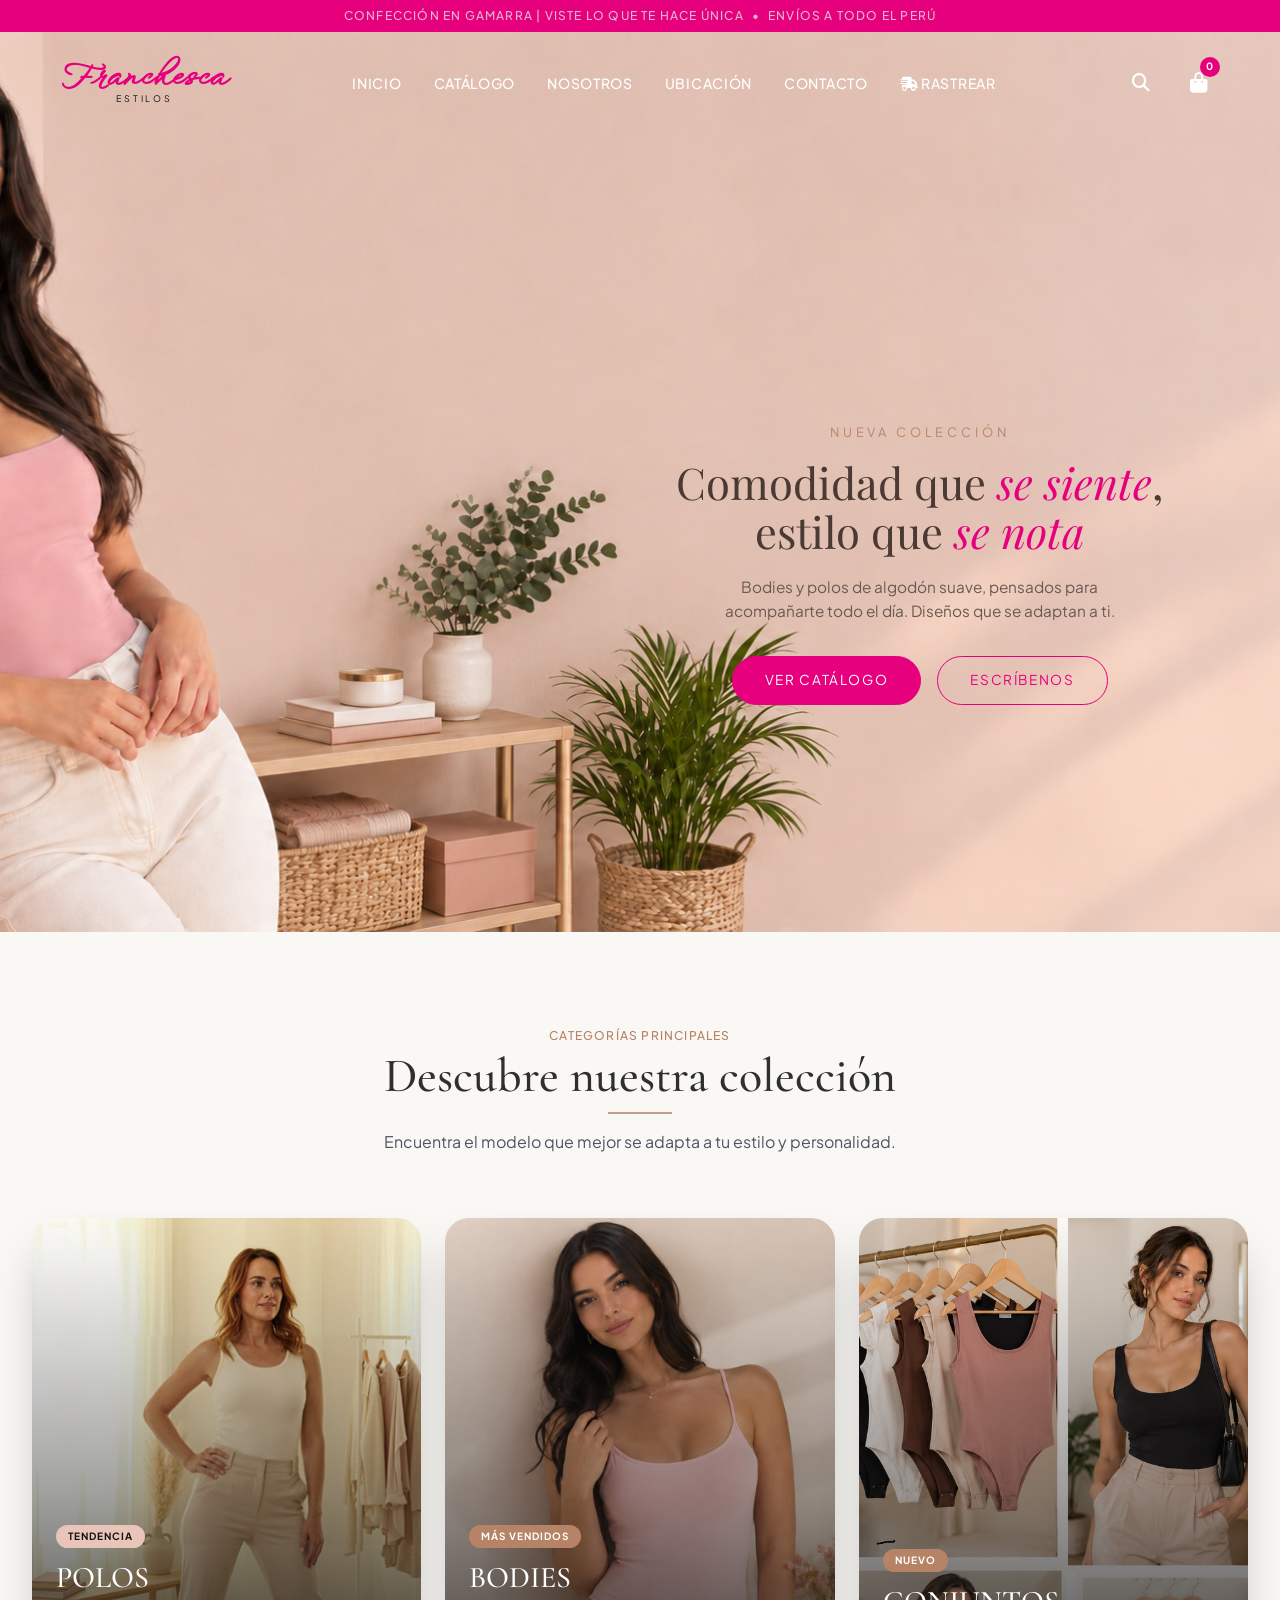
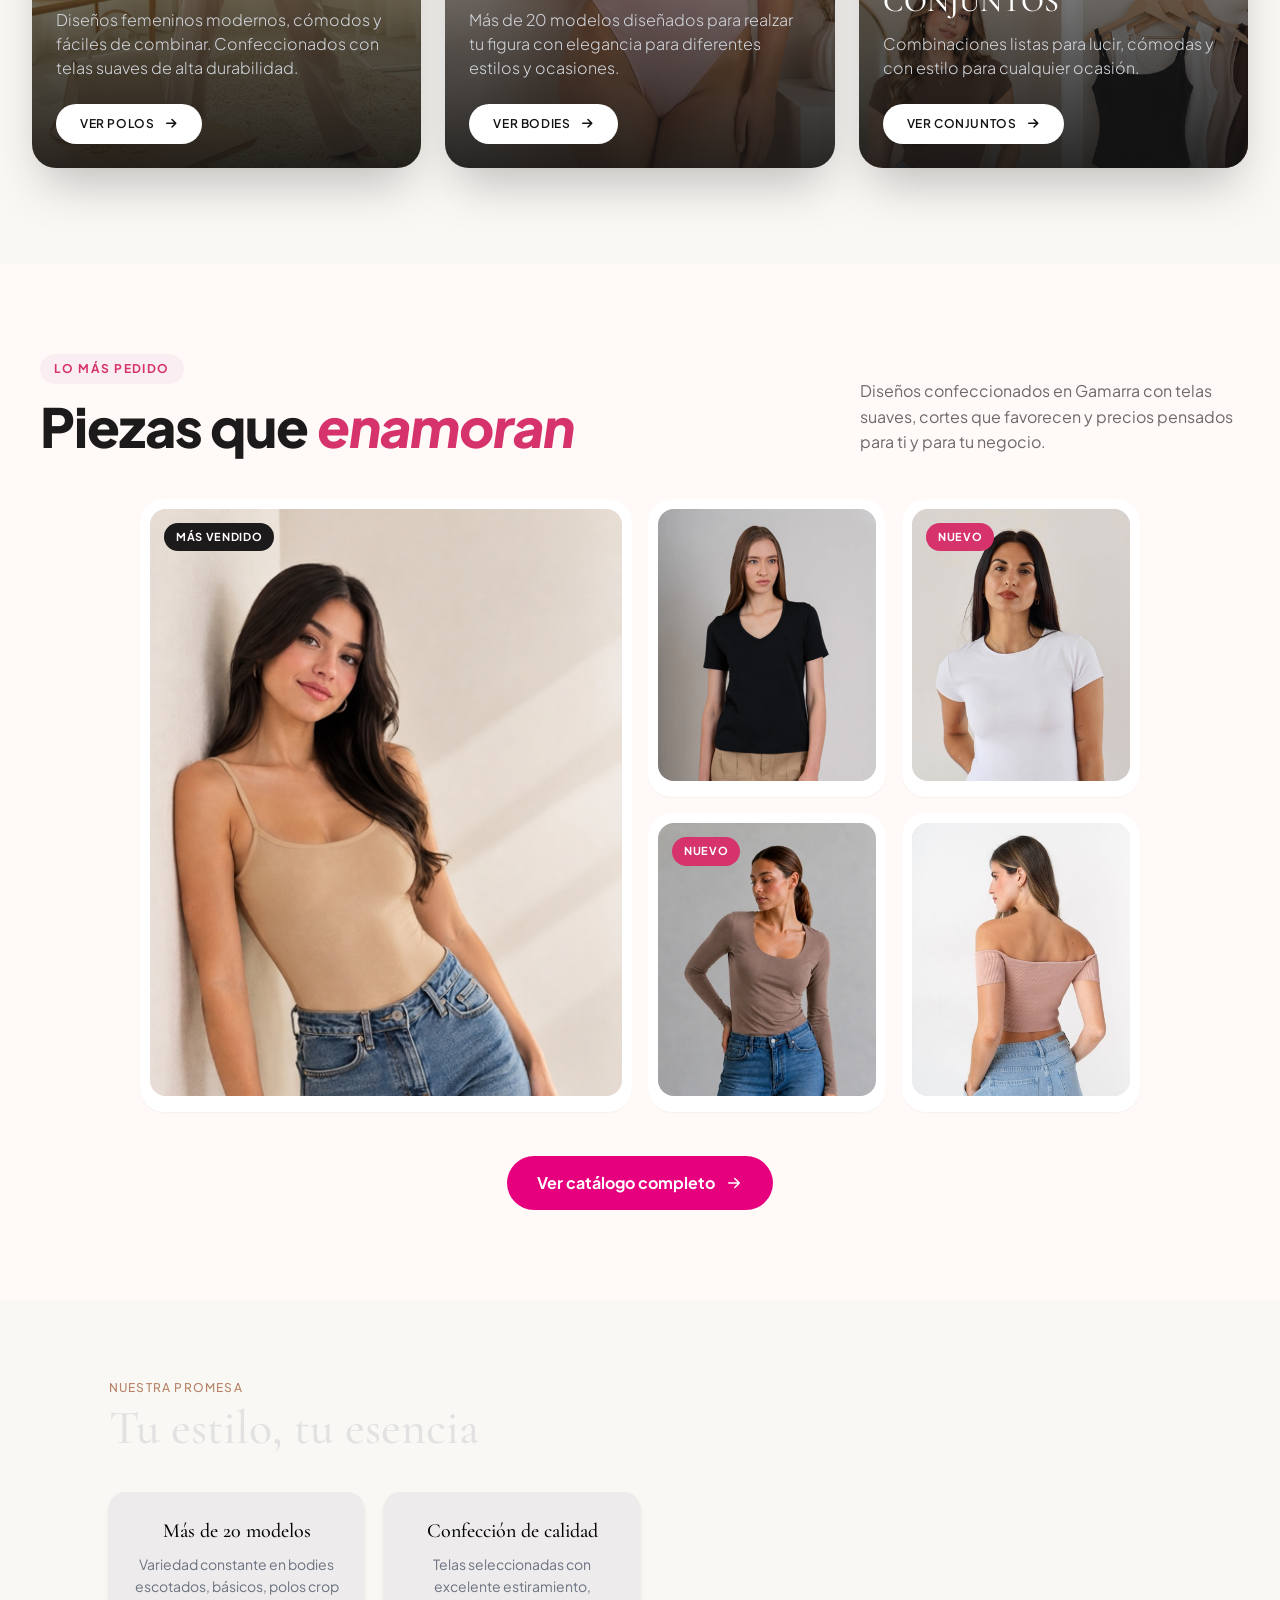
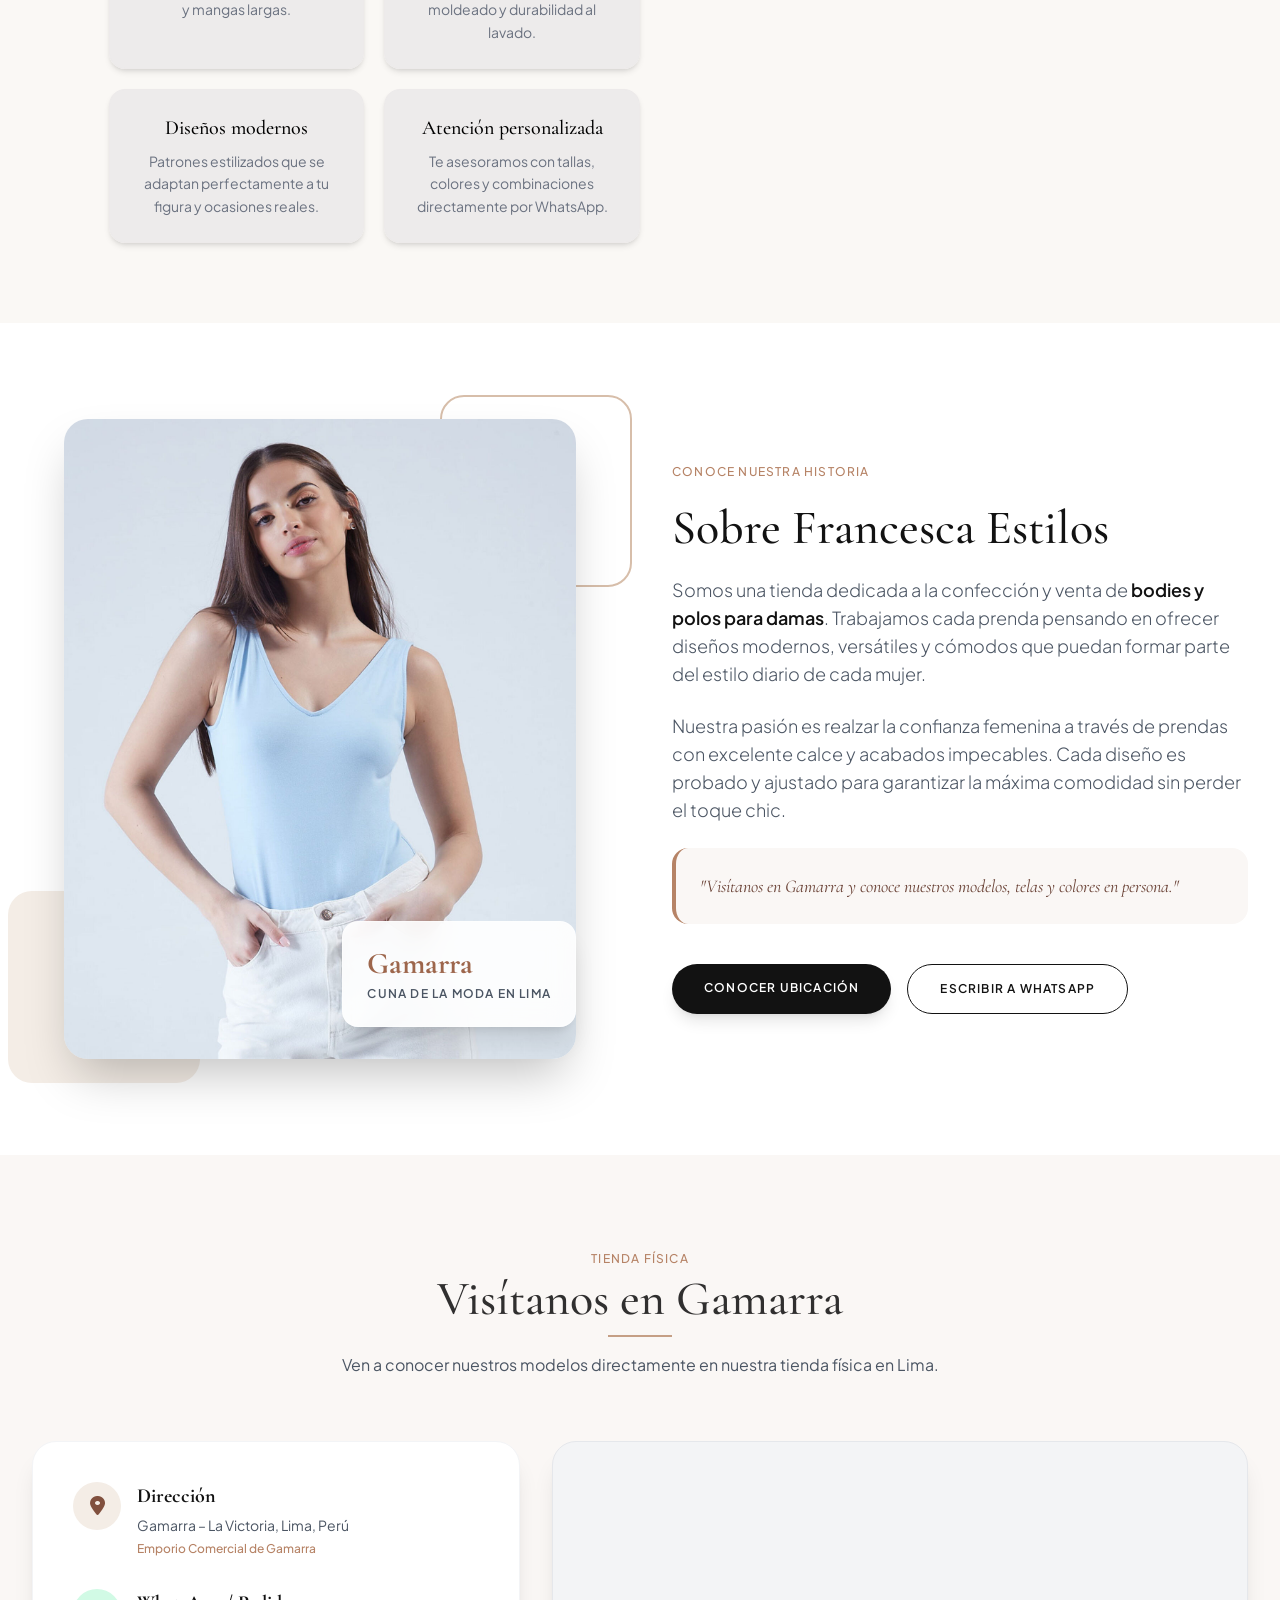
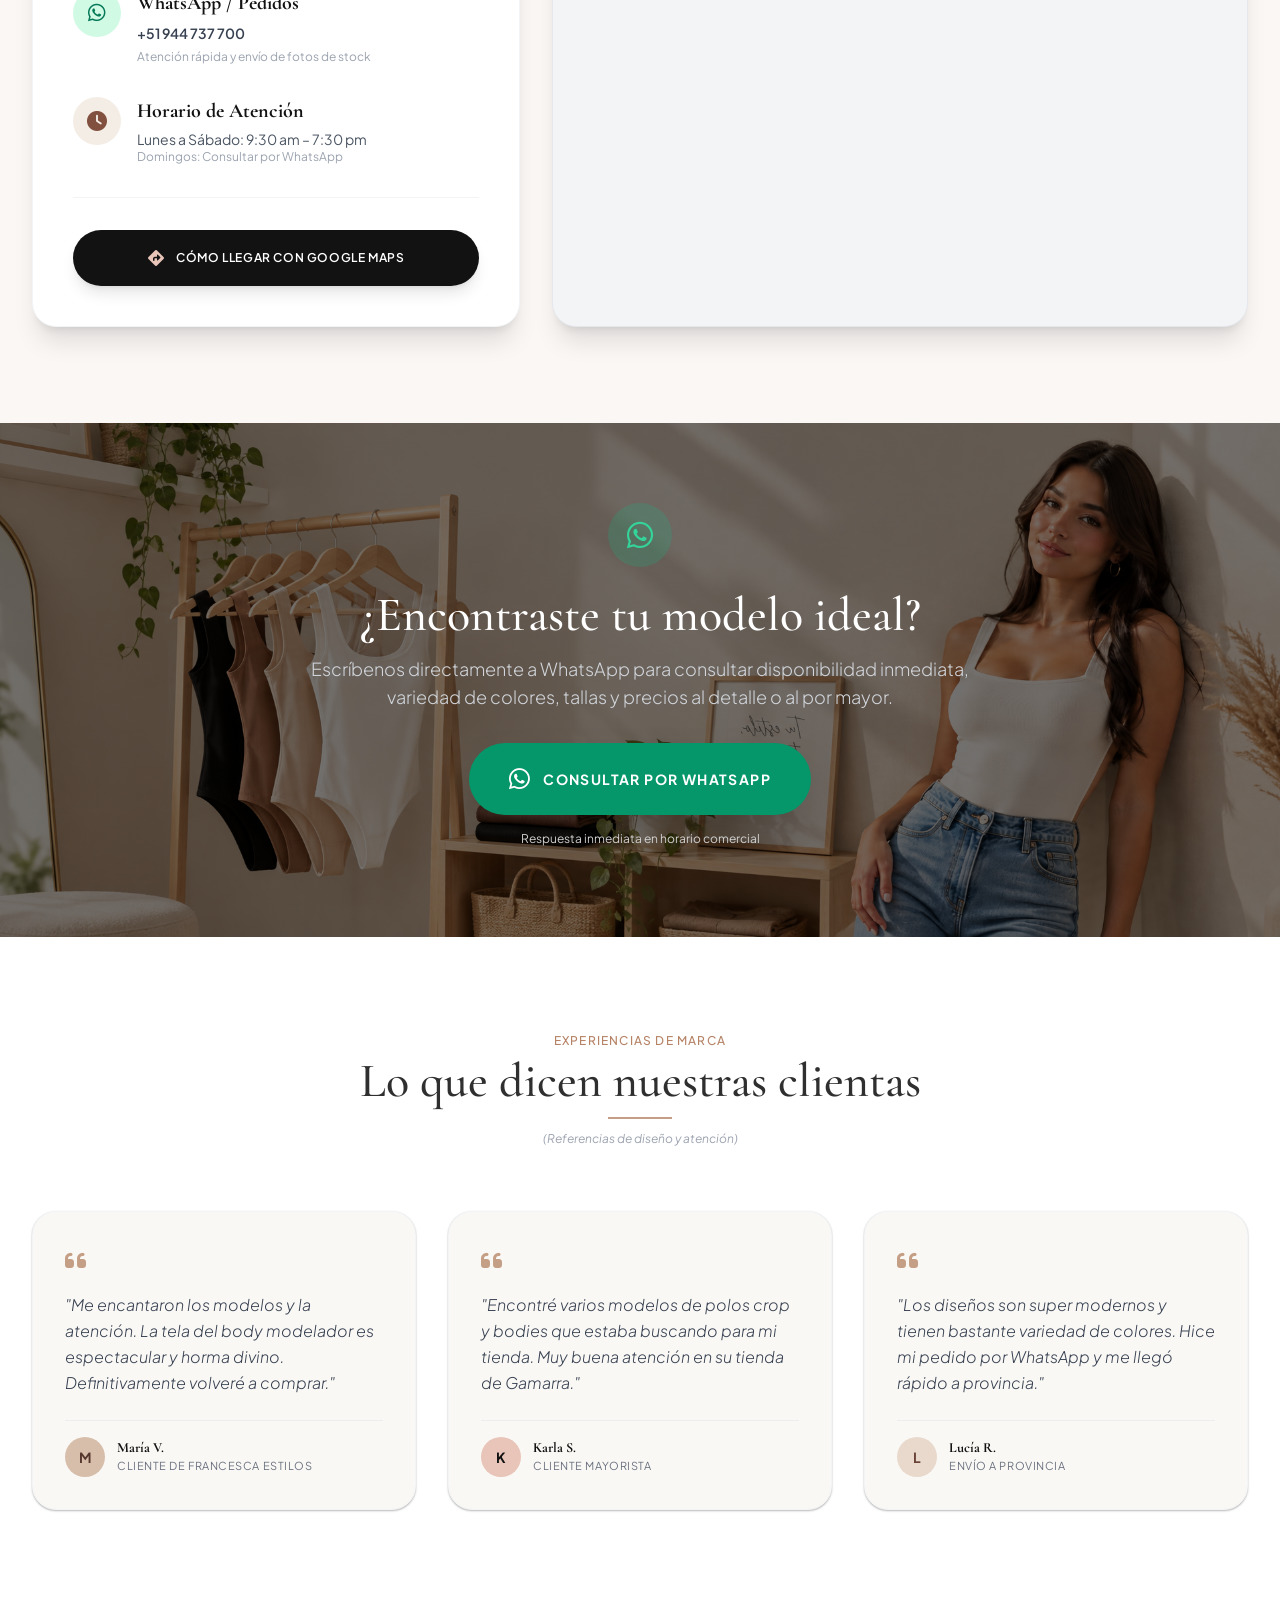
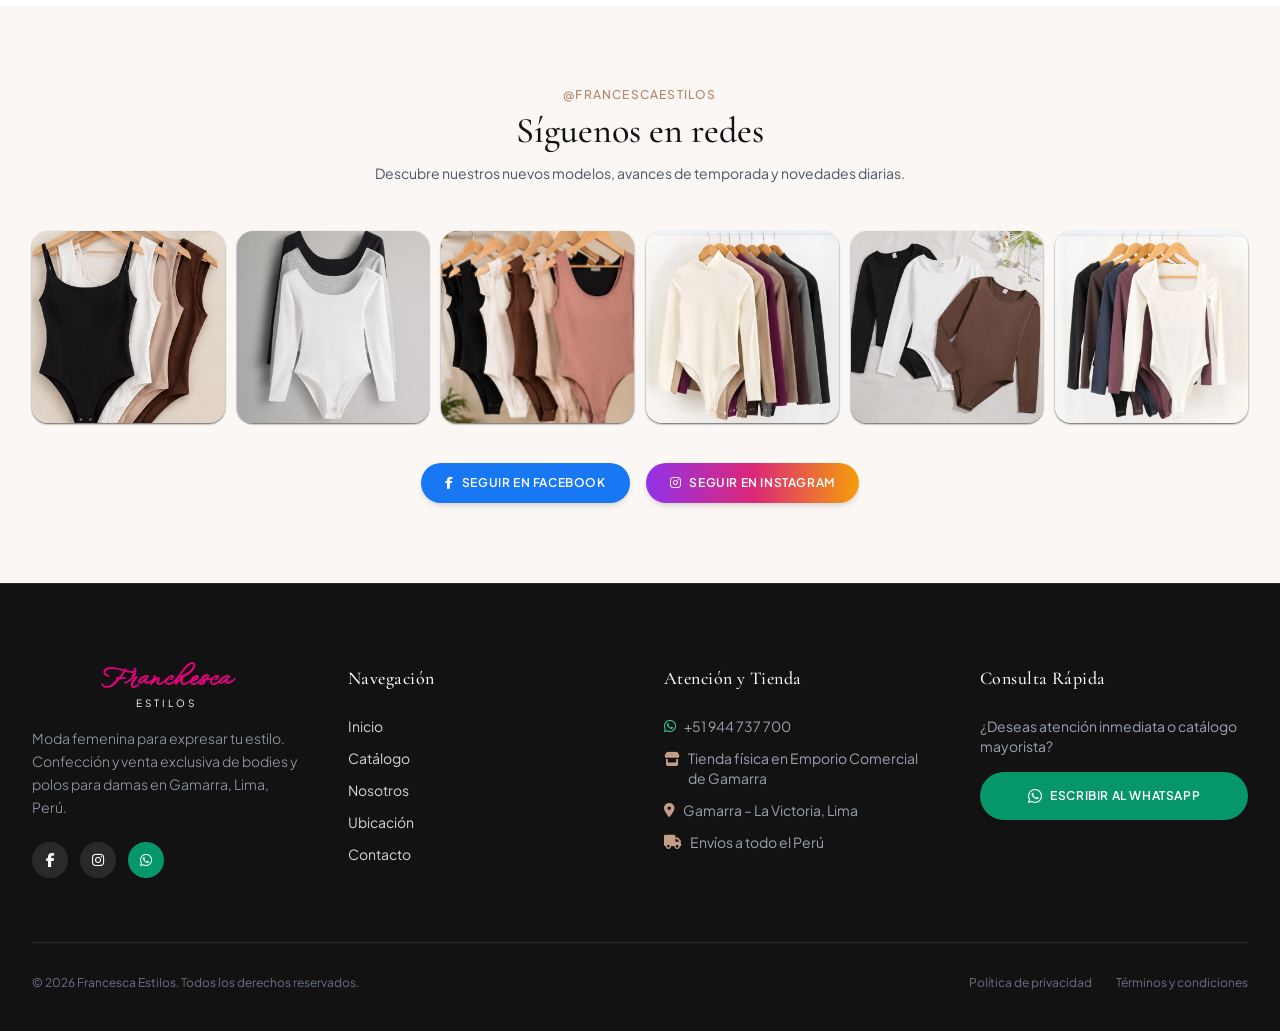
==== commit c7cae1f4: "ya casi listo" ====
--- a/index.html
+++ b/index.html
@@ -63,6 +63,9 @@
                 <a href="#nosotros" class="nav-links-a">Nosotros</a>
                 <a href="#ubicacion" class="nav-links-a">Ubicación</a>
                 <a href="#contacto" class="nav-links-a">Contacto</a>
+                <a href="seguimiento.html" class="nav-links-a">
+            <i class="fa-solid fa-truck-fast"></i> Rastrear
+        </a>
             </nav>
 
             <!-- Header Actions -->
@@ -130,13 +133,18 @@
         </li>
     </ul>
 </div>
-        <div class="mobile-menu-div-2">
-                <a href="https://wa.me/51944737700?text=Hola%2C%20Francesca%20Estilos.%20%C2%BFMe%20podr%C3%ADan%20ayudar%20con%20una%20consulta%2C%20por%20favor%3F" target="_blank" rel="noopener" class="mobile-menu-a-2">
-            <i class="fa-brands fa-whatsapp header-actions-i"></i>
-            <span>Escribir por WhatsApp</span>
-        </a>
-            <p class="mobile-menu-p">Atención personalizada en Gamarra, Lima</p>
-        </div>
+        
+
+<div class="mobile-menu-div-2">
+    <a href="seguimiento.html" class="mobile-menu-a-2">
+        <i class="fa-solid fa-truck-fast header-actions-i"></i>
+        <span>Rastrear pedido</span>
+    </a>
+
+    <p class="mobile-menu-p">Consulta el estado de tu pedido</p>
+</div>
+
+
     </div>
 
     <!-- HERO SECTION -->
@@ -726,12 +734,6 @@
         </div>  
     </footer>
 
-<!-- FLOATING TRACKING BUTTON -->
-<a href="seguimiento.html" aria-label="Seguimiento de mi pedido" title="Seguimiento de mi pedido" class="wa-float footer1-a-5">
-    <i class="fa-solid fa-truck-fast"></i>
-    <span class="wa-float-label">Seguir mi pedido</span>
-</a>
-
     <!-- PRODUCT QUICK VIEW MODAL -->
     <div id="product-modal" class="product-modal">
         <div class="product-modal-div">
--- a/css/styles.css
+++ b/css/styles.css
@@ -285,7 +285,7 @@
   font-weight: 400;
   text-transform: uppercase;
   letter-spacing: 0.3em;
-  color: #000000;
+  color: var(--tinta);
 }
 
 /* Menú de escritorio */
@@ -390,20 +390,23 @@
 }
 
 #main-header.scrolled #brand-sublogo {
-  color: #060606;
+  color: var(--tinta);
 }
 
 #main-header.scrolled #nav-links a {
-  color: #1f2937;
+  color: #322f2f;
 }
 
 #main-header.scrolled #nav-links a:hover {
-  color: #e8c5b8;
+  color: var(--rosa);
 }
 
 #main-header.scrolled #header-actions button,
 #main-header.scrolled #header-actions button i {
-  color: #1f2937;
+  color: #322f2f;
+  &:hover{
+    color: var(--rosa)
+  }
 }
 /* Menú: indicador de la página o sección actual */
 #nav-links .nav-links-a {
@@ -555,34 +558,124 @@
 .mobile-menu-div-2 > * + * {
   margin-top: 1rem;
 }
-
-.mobile-menu-a-2 {
-  display: flex;
-  width: 100%;
-  align-items: center;
-  justify-content: center;
-  gap: 0.75rem;
-  border-radius: 9999px;
-  background-color: var(--wa);
-  padding: 0.875rem 0;
-  font-size: 0.875rem;
-  line-height: 1.25rem;
-  font-weight: 600;
-  text-transform: uppercase;
-  letter-spacing: 0.05em;
-  color: #ffffff;
-  box-shadow: var(--sombra-lg);
-}
-
-.mobile-menu-a-2:hover {
-  background-color: var(--wa-hover);
-}
+/*  boton de rastreo*/
 
 .mobile-menu-p {
   text-align: center;
   font-size: 0.75rem;
   line-height: 1rem;
   color: #9ca3af;
+}
+
+/* Botón */
+.mobile-menu-a-2 {
+    position: relative;
+    display: flex;
+    width: 100%;
+    height: 52px;
+    align-items: center;
+    justify-content: center;
+    overflow: hidden;
+
+    border-radius: 9999px;
+    background-color: var(--rosa);
+    color: #fff;
+    text-decoration: none;
+    box-shadow: var(--sombra-lg);
+
+    font-size: 14px;
+    font-weight: 600;
+    text-transform: uppercase;
+    letter-spacing: 0.05em;
+}
+
+.mobile-menu-a-2:hover {
+    background-color: var(--rosa-hover);
+}
+
+/* Camión: recorre el botón completo */
+.truck-animation {
+    position: absolute;
+    left: 12px;
+    top: 50%;
+    display: flex;
+    align-items: center;
+    justify-content: center;
+    z-index: 2;
+
+    transform: translateY(-50%);
+    animation: truckTravel 4s linear infinite;
+}
+
+.truck-animation i {
+    font-size: 20px;
+    color: #fff;
+}
+
+/* Texto */
+.tracking-text {
+    position: relative;
+    z-index: 1;
+    white-space: nowrap;
+
+    animation: textVisibility 4s linear infinite;
+}
+
+/* El camión va hasta el borde derecho y vuelve a entrar
+   por la izquierda */
+@keyframes truckTravel {
+    0% {
+        left: 12px;
+        opacity: 1;
+    }
+
+    42% {
+        left: calc(100% - 38px);
+        opacity: 1;
+    }
+
+    46% {
+        left: calc(100% - 38px);
+        opacity: 0;
+    }
+
+    47% {
+        left: 12px;
+        opacity: 0;
+    }
+
+    52% {
+        left: 12px;
+        opacity: 1;
+    }
+
+    100% {
+        left: 12px;
+        opacity: 1;
+    }
+}
+
+/* El texto se oculta mientras el camión recorre el botón */
+@keyframes textVisibility {
+    0%, 10% {
+        opacity: 1;
+    }
+
+    18%, 48% {
+        opacity: 0;
+    }
+
+    55%, 100% {
+        opacity: 1;
+    }
+}
+
+/* Accesibilidad */
+@media (prefers-reduced-motion: reduce) {
+    .truck-animation,
+    .tracking-text {
+        animation: none;
+    }
 }
 
 
@@ -2197,61 +2290,6 @@
   color: #9ca3af;
 }
 
-/* ==========================================================================
-   19. BOTÓN FLOTANTE DE SEGUIMIENTO DE PEDIDO
-   ========================================================================== */
-.wa-float {
-  animation: pulseGlow 2.5s infinite;
-}
-
-.footer1-a-5 {
-  position: fixed;
-  bottom: 1.5rem;
-  right: 1.5rem;
-  z-index: 40;
-  display: flex;
-  height: 3.5rem;
-  width: 3.5rem;
-  align-items: center;
-  justify-content: center;
-  border-radius: 9999px;
-  background-color: var(--ck-pink, #d6336c); /* ya no es verde de WhatsApp */
-  font-size: 1.5rem;
-  line-height: 1;
-  color: #ffffff;
-  box-shadow: var(--sombra-2xl);
-  transition: transform 150ms var(--ease);
-}
-
-.footer1-a-5:hover {
-  transform: scale(1.1);
-}
-
-/* Etiqueta que aparece al pasar el mouse (solo escritorio) */
-.wa-float-label {
-  position: absolute;
-  right: calc(100% + 10px);
-  top: 50%;
-  transform: translateY(-50%);
-  padding: 6px 12px;
-  border-radius: 999px;
-  background: #18181b;
-  color: #fff;
-  font-family: 'Plus Jakarta Sans', sans-serif;
-  font-size: 12.5px;
-  font-weight: 600;
-  line-height: 1;
-  white-space: nowrap;
-  opacity: 0;
-  pointer-events: none;
-  transition: opacity 150ms var(--ease);
-}
-
-@media (hover: hover) {
-  .footer1-a-5:hover .wa-float-label {
-    opacity: 1;
-  }
-}
 
 /* ==========================================================================
    20. MODAL DE PRODUCTO
--- a/css/checkout.css
+++ b/css/checkout.css
@@ -474,7 +474,26 @@
   letter-spacing: .05em;
   text-transform: uppercase;
 }
-
+.box-center .ck-pdf {
+  display: inline-block;
+  margin: 18px 6px 0;
+  background: var(--ck-pink);
+  color: #fff;
+  border: 0;
+  padding: 14px 28px;
+  border-radius: 999px;
+  font-family: inherit;
+  font-weight: 700;
+  font-size: 13px;
+  letter-spacing: .05em;
+  text-transform: uppercase;
+  cursor: pointer;
+}
+
+.box-center .ck-pdf:disabled {
+  opacity: .6;
+  cursor: wait;
+}
 /* ---------- 10. Responsive ---------- */
 @media (max-width: 900px) {
   .ck-layout {
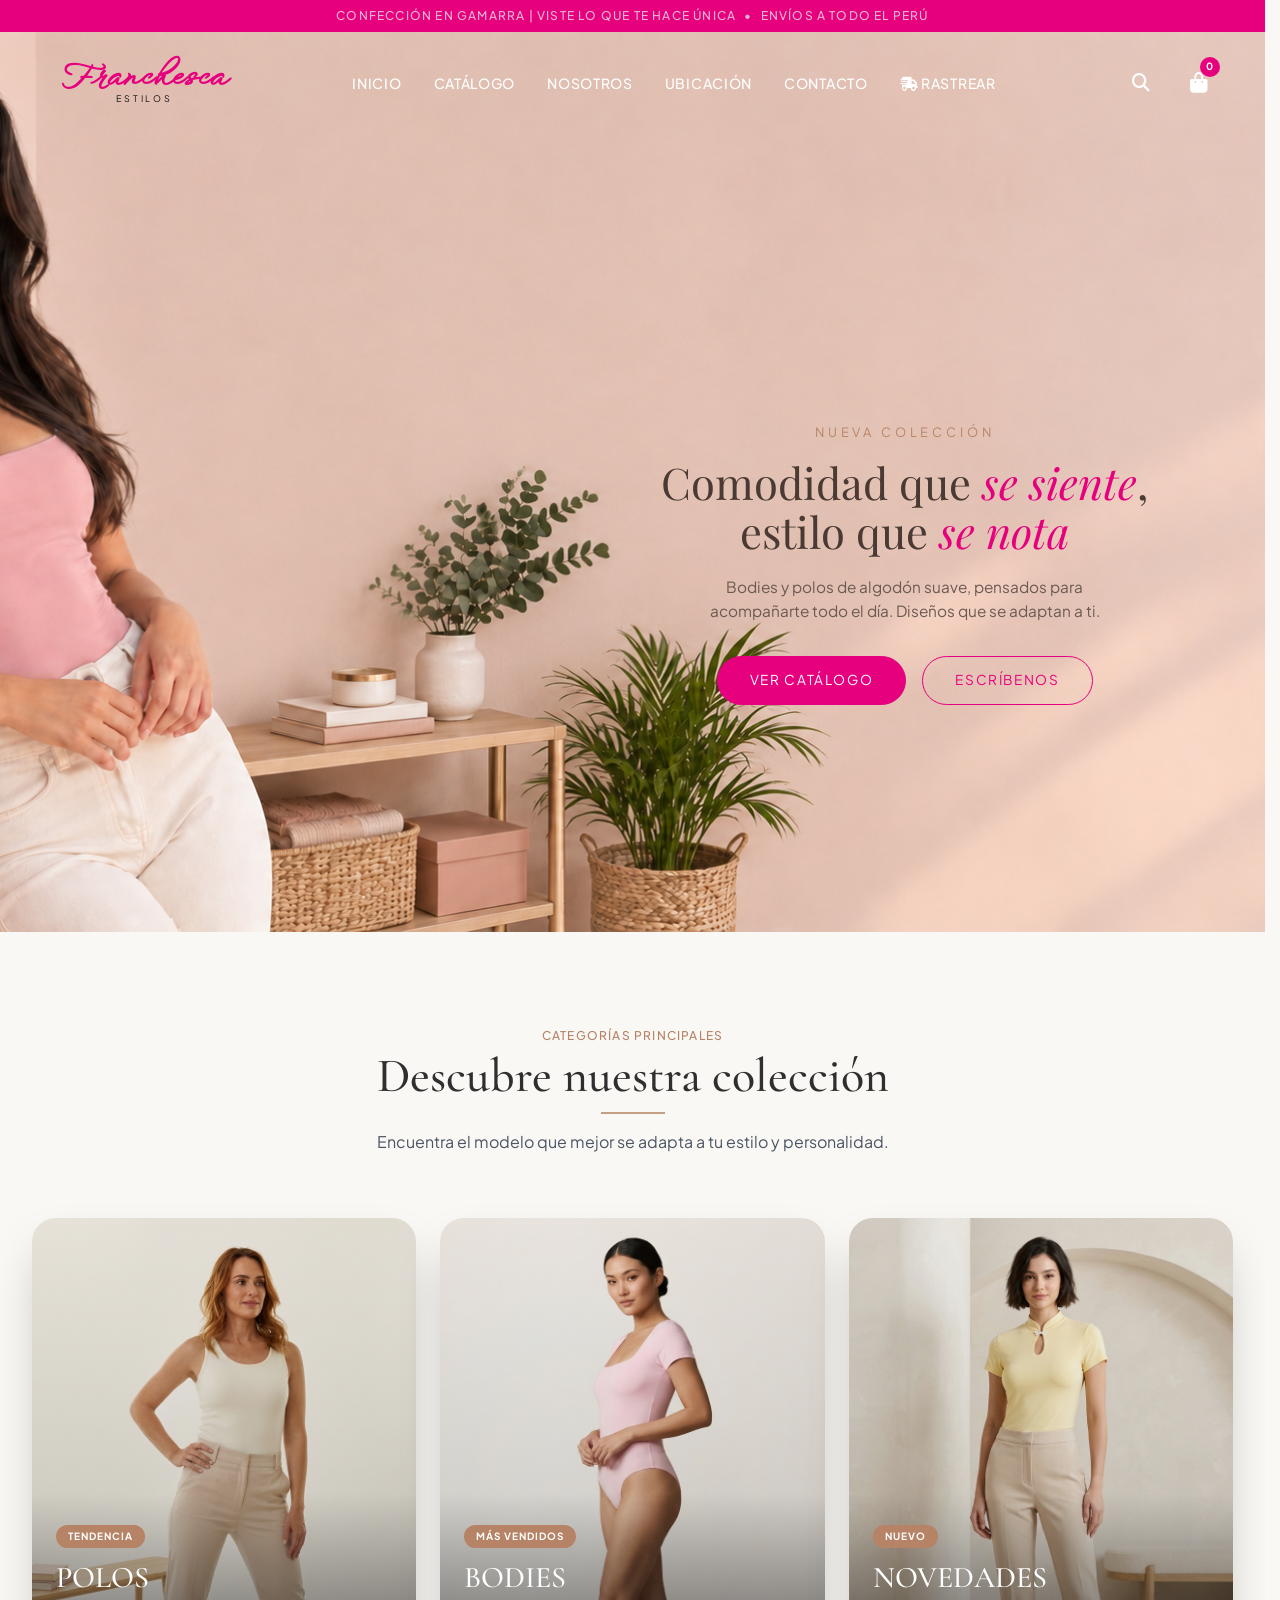
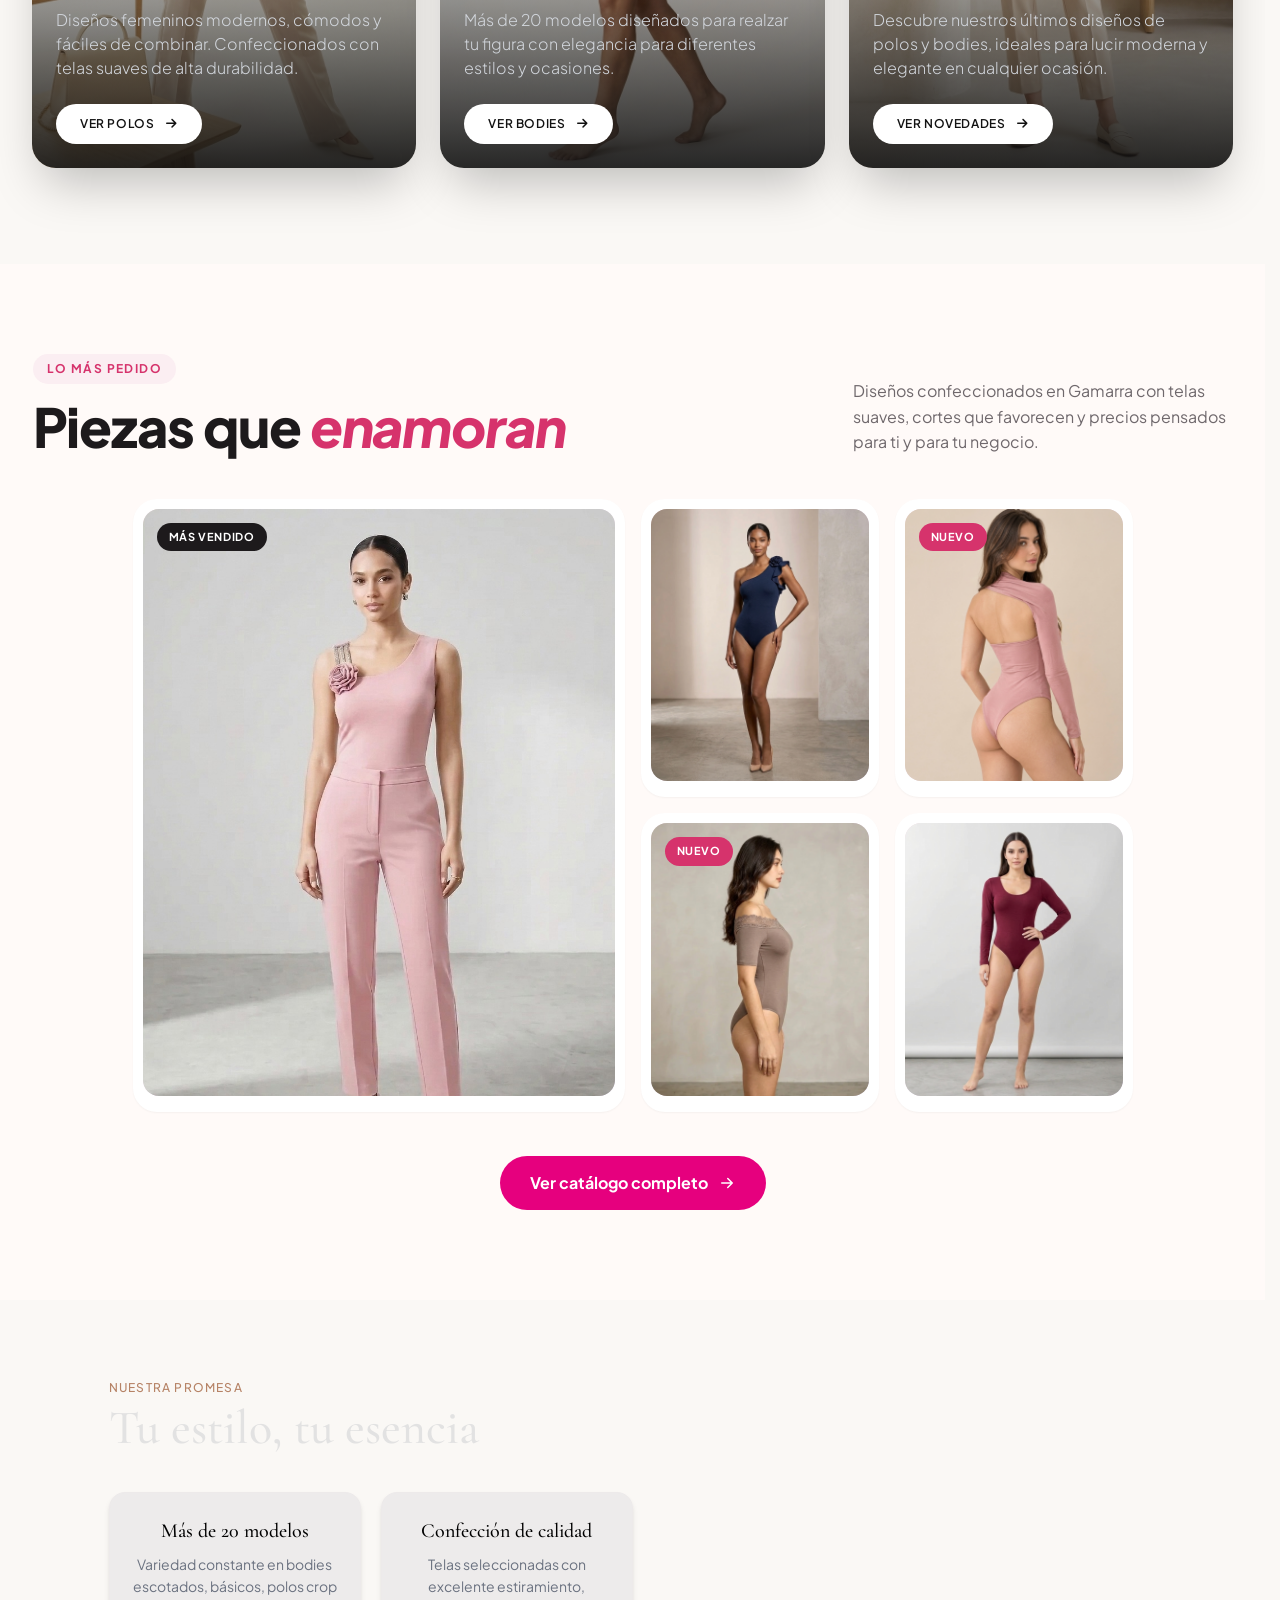
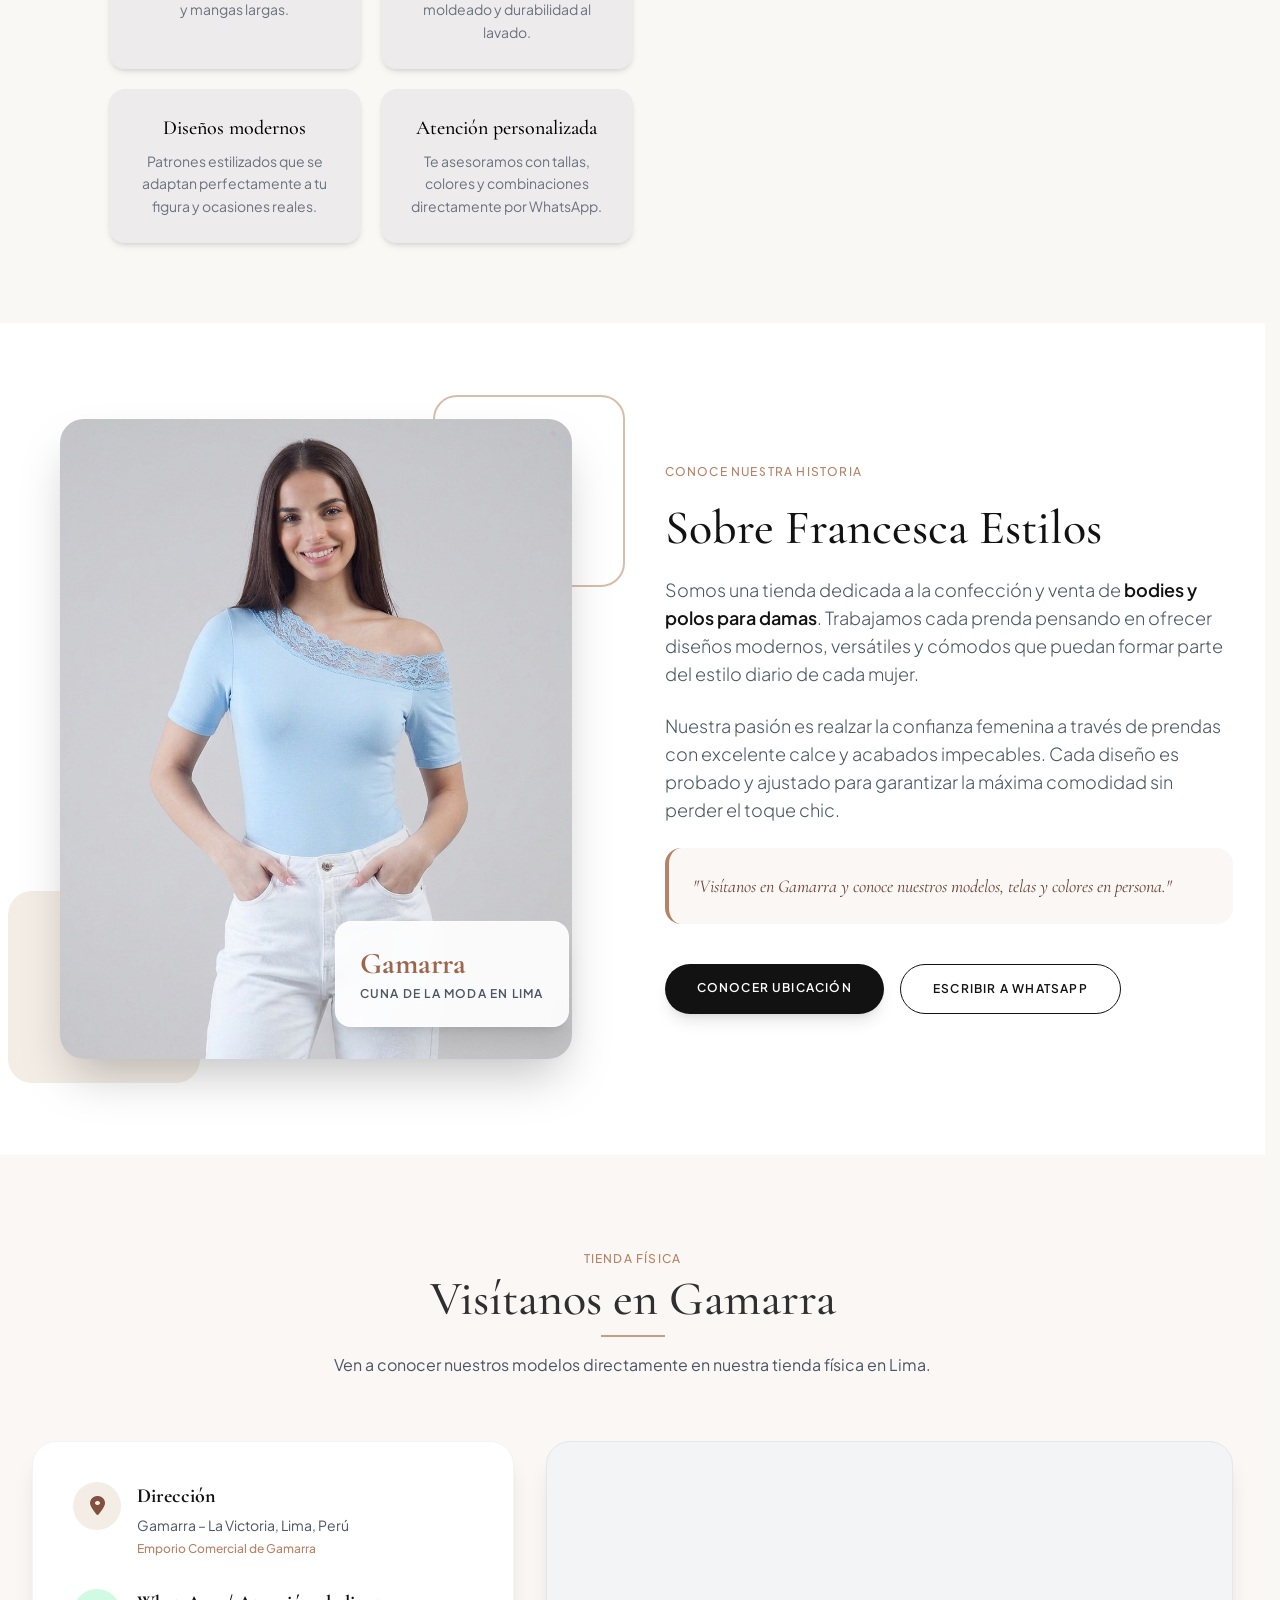
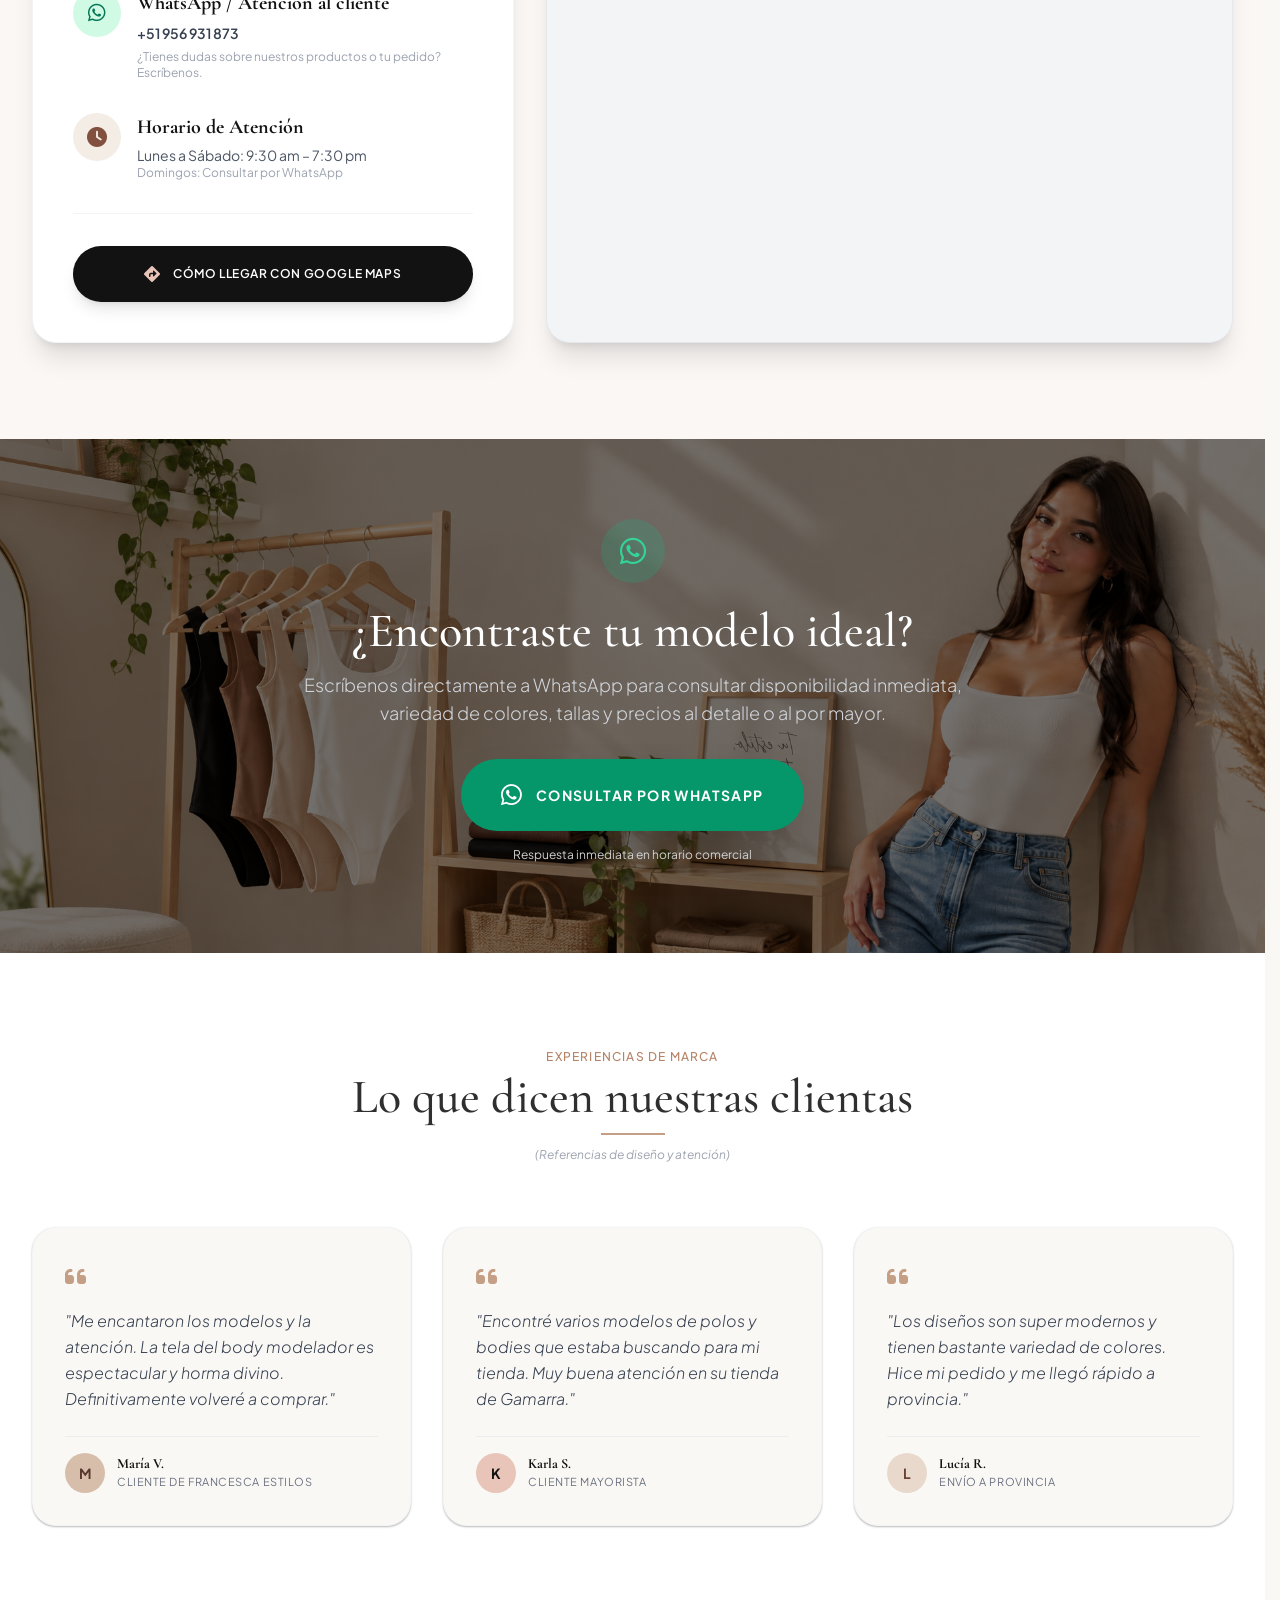
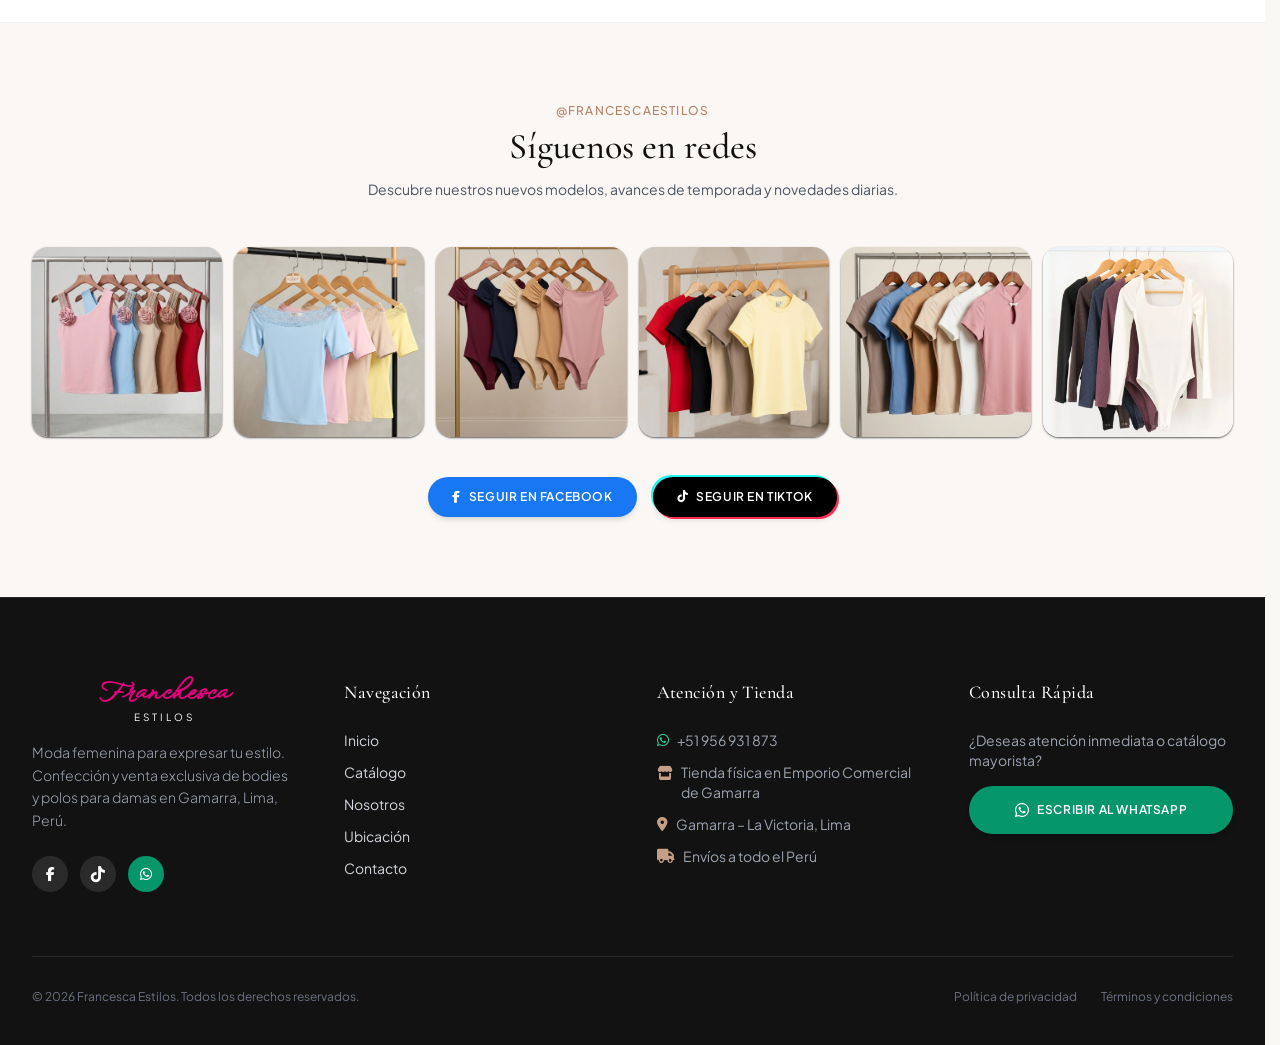
==== commit 1766e1cf: "fotos webp" ====
--- a/index.html
+++ b/index.html
@@ -23,6 +23,7 @@
     <meta name="viewport" content="width=device-width, initial-scale=1.0">
     <link rel="preconnect" href="https://vlfcuyekpnsmziamacle.supabase.co" crossorigin>
     <title>Franchesca Estilos | Bodies y Polos de Moda Femenina en Gamarra</title>
+<link rel="icon" type="image/png" href="img/logotipo.png">
     <!-- Google Fonts -->
     <link rel="preconnect" href="https://fonts.googleapis.com">
     <link rel="preconnect" href="https://fonts.gstatic.com" crossorigin>
@@ -137,11 +138,20 @@
 
 <div class="mobile-menu-div-2">
     <a href="seguimiento.html" class="mobile-menu-a-2">
-        <i class="fa-solid fa-truck-fast header-actions-i"></i>
-        <span>Rastrear pedido</span>
+
+        <span class="truck-animation">
+            <i class="fa-solid fa-truck-fast header-actions-i"></i>
+        </span>
+
+        <span class="tracking-text">
+            Rastrear pedido
+        </span>
+
     </a>
 
-    <p class="mobile-menu-p">Consulta el estado de tu pedido</p>
+    <p class="mobile-menu-p">
+        Consulta el estado de tu pedido
+    </p>
 </div>
 
 
@@ -191,7 +201,7 @@
                 <div class="categorias-div-5"></div>
 
                 <div class="categorias-div-6">
-                    <span class="categorias-span-3">Tendencia</span>
+                    <span class="categorias-span-2">Tendencia</span>
                     <h3 class="categorias-h3">POLOS</h3>
                     <p class="categorias-p-2">Diseños femeninos modernos, cómodos y fáciles de combinar. Confeccionados
                         con telas suaves de alta durabilidad.</p>
@@ -226,11 +236,10 @@
 
                 <div class="categorias-div-6">
                     <span class="categorias-span-2">Nuevo</span>
-                    <h3 class="categorias-h3">CONJUNTOS</h3>
-                    <p class="categorias-p-2">Combinaciones listas para lucir, cómodas y con estilo para cualquier
-                        ocasión.</p>
+                    <h3 class="categorias-h3">NOVEDADES</h3>
+                    <p class="categorias-p-2">Descubre nuestros últimos diseños de polos y bodies, ideales para lucir moderna y elegante en cualquier ocasión.</p>
                    <a href="catalogo.html?categoria=all" class="categorias-a">
-                        <span>Ver Conjuntos</span>
+                        <span>Ver novedades</span>
                         <i class="fa-solid fa-arrow-right categorias-i"></i>
                     </a>
                 </div>
@@ -403,7 +412,7 @@
                         <a href="#ubicacion" class="nosotros-a">
                             Conocer Ubicación
                         </a>
-                        <a href="https://wa.me/51944737700?text=Hola%20Francesca%20Estilos%2C%20quisiera%20m%C3%A1s%20informaci%C3%B3n%20sobre%20sus%20productos."
+                        <a href="https://wa.me/51956931873?text=Hola%20Francesca%20Estilos%2C%20quisiera%20m%C3%A1s%20informaci%C3%B3n%20sobre%20sus%20productos."
                             target="_blank" class="nosotros-a-2">
                             Escribir a WhatsApp
                         </a>
@@ -446,13 +455,15 @@
                             <div class="ubicacion-div-6">
                                 <i class="fa-brands fa-whatsapp"></i>
                             </div>
-                            <div>
-                                <h3 class="ubicacion-h3">WhatsApp / Pedidos</h3>
-                                <a href="https://wa.me/51944737700" target="_blank" class="ubicacion-a">
-                                    +51 944 737 700
-                                </a>
-                                <p class="ubicacion-p-3">Atención rápida y envío de fotos de stock</p>
-                            </div>
+                         
+                                <div>
+                                    <h3 class="ubicacion-h3">WhatsApp / Atención al cliente</h3>
+                                    <a href="https://wa.me/51956931873" target="_blank" rel="noopener noreferrer" class="ubicacion-a">
+                                        +51 956 931 873
+                                    </a>
+                                    <p class="ubicacion-p-3">¿Tienes dudas sobre nuestros productos o tu pedido? Escríbenos.</p>
+                                </div>
+
                         </div>
 
                         <div class="ubicacion-div-4">
@@ -501,7 +512,7 @@
                 Escríbenos directamente a WhatsApp para consultar disponibilidad inmediata, variedad de colores, tallas
                 y precios al detalle o al por mayor.
             </p>
-            <a href="https://wa.me/51944737700?text=Hola%20Francesca%20Estilos%2C%20quisiera%20consultar%20por%20sus%20modelos%20de%20bodies%20y%20polos."
+            <a href="https://wa.me/51956931873?text=Hola%20Francesca%20Estilos%2C%20quisiera%20consultar%20por%20sus%20modelos%20de%20bodies%20y%20polos."
                 target="_blank" rel="noopener" class="contacto-a">
                 <i class="fa-brands fa-whatsapp contacto-i"></i>
                 <span>Consultar por WhatsApp</span>
@@ -547,7 +558,7 @@
                         <i class="fa-solid fa-quote-left"></i>
                     </div>
                     <p class="section2-p-2">
-                        "Encontré varios modelos de polos crop y bodies que estaba buscando para mi tienda. Muy buena
+                        "Encontré varios modelos de polos y bodies que estaba buscando para mi tienda. Muy buena
                         atención en su tienda de Gamarra."
                     </p>
                     <div class="section2-div-5">
@@ -566,8 +577,7 @@
                         <i class="fa-solid fa-quote-left"></i>
                     </div>
                     <p class="section2-p-2">
-                        "Los diseños son super modernos y tienen bastante variedad de colores. Hice mi pedido por
-                        WhatsApp y me llegó rápido a provincia."
+                        "Los diseños son super modernos y tienen bastante variedad de colores. Hice mi pedido y me llegó rápido a provincia."
                     </p>
                     <div class="section2-div-5">
                         <div class="section2-div-8">
@@ -634,13 +644,13 @@
             </div>
 
             <div class="section3-div-5">
-                <a href="https://facebook.com" target="_blank" rel="noopener" class="section3-a">
+                <a href="https://www.facebook.com/profile.php?id=61566805457901&sk=about&locale=es_LA" target="_blank" rel="noopener" class="section3-a">
                     <i class="fa-brands fa-facebook-f"></i>
                     <span>Seguir en Facebook</span>
                 </a>
-                <a href="https://instagram.com" target="_blank" rel="noopener" class="section3-a-2">
-                    <i class="fa-brands fa-instagram"></i>
-                    <span>Seguir en Instagram</span>
+                <a href="https://www.tiktok.com/@bodysfranchesca" target="_blank" rel="noopener" class="section3-a-2">
+                   <i class="fa-brands fa-tiktok"></i>
+                    <span>Seguir en  TikTok</span>
                 </a>
             </div>
         </div>
@@ -662,13 +672,13 @@
                         en Gamarra, Lima, Perú.
                     </p>
                     <div class="footer1-div-3">
-                        <a href="https://facebook.com" target="_blank" aria-label="Facebook" class="footer1-a">
+                        <a href="https://www.facebook.com/profile.php?id=61566805457901&sk=about&locale=es_LA" target="_blank" aria-label="Facebook" class="footer1-f">
                             <i class="fa-brands fa-facebook-f footer1-i"></i>
                         </a>
-                        <a href="https://instagram.com" target="_blank" aria-label="Instagram" class="footer1-a">
-                            <i class="fa-brands fa-instagram footer1-i"></i>
+                        <a href="https://www.tiktok.com/@bodysfranchesca" target="_blank" aria-label="Instagram" class="footer1-t">
+                          <i class="fa-brands fa-tiktok"></i>
                         </a>
-                        <a href="https://wa.me/51944737700" target="_blank" aria-label="WhatsApp" class="footer1-a-2">
+                        <a href="https://wa.me/51956931873" target="_blank" aria-label="WhatsApp" class="footer1-a-2">
                             <i class="fa-brands fa-whatsapp footer1-i"></i>
                         </a>
                     </div>
@@ -692,7 +702,7 @@
                     <ul class="footer1-ul-2">
                         <li class="footer1-li">
                             <i class="fa-brands fa-whatsapp footer1-i-2"></i>
-                            <a href="https://wa.me/51944737700" target="_blank" class="footer1-a-3">+51 944 737 700</a>
+                            <a href="https://wa.me/51956931873" target="_blank" class="footer1-a-3">+51 956 931 873</a>
                         </li>
                         <li class="footer1-li-2">
                             <i class="fa-solid fa-store footer1-i-3"></i>
@@ -713,7 +723,7 @@
                 <div>
                     <h3 class="footer1-h3">Consulta Rápida</h3>
                     <p class="footer1-p-2">¿Deseas atención inmediata o catálogo mayorista?</p>
-                    <a href="https://wa.me/51944737700?text=Hola%20Francesca%20Estilos%2C%20quisiera%20informaci%C3%B3n%20para%20ventas%20por%20mayor%20y%20menor."
+                    <a href="https://wa.me/51956931873?text=Hola%20Francesca%20Estilos%2C%20quisiera%20informaci%C3%B3n%20para%20ventas%20por%20mayor%20y%20menor."
                         target="_blank" class="footer1-a-4">
                         <i class="fa-brands fa-whatsapp header-actions-i-3"></i>
                         <span>Escribir al WhatsApp</span>
@@ -802,15 +812,14 @@
             </div>
 
             <div id="cart-footer" class="is-hidden cart-footer">
-                <div class="cart-footer-div">
-                    <span>Total a pagar:</span>
-                    <span id="cart-total" class="cart-total">precio total</span>
-                </div>
-                  <button onclick="openCheckout()" class="cart-footer-button">
-                    <i class="fa-solid fa-bag-shopping header-actions-i"></i>
-                    <span>Continuar con el Pedido</span>
-                </button>
-            </div>
+    <div class="cart-footer-div">
+        <div id="cart-total" class="cart-total"></div>
+    </div>
+    <button onclick="openCheckout()" class="cart-footer-button">
+        <i class="fa-solid fa-bag-shopping header-actions-i"></i>
+        <span>Continuar con el Pedido</span>
+    </button>
+</div>
         </div>
     </div>
 
@@ -833,29 +842,47 @@
     </div>
 
     <!-- PRIVACY POLICY & TERMS MODALS -->
-    <div id="politicas-modal" class="politicas-modal">
-        <div class="politicas-modal-div">
-            <button onclick="closeModal('politicas-modal')" class="politicas-modal-button"><i
-                    class="fa-solid fa-xmark"></i></button>
-            <h3 class="politicas-modal-h3">Política de Privacidad</h3>
-            <p class="politicas-modal-p">En Francesca Estilos garantizamos la protección y confidencialidad de tus datos
-                personales proporcionados para la realización de pedidos y consultas por WhatsApp.</p>
-            <p class="politicas-modal-p-2">No compartimos tu información con terceros y la utilizamos exclusivamente
-                para coordinar envíos y atención al cliente.</p>
-        </div>
+    <div id="terminos-modal" class="politicas-modal">
+    <div class="politicas-modal-div">
+        <button onclick="closeModal('terminos-modal')" class="politicas-modal-button"><i
+                class="fa-solid fa-xmark"></i></button>
+        <h3 class="politicas-modal-h3">Términos y Condiciones</h3>
+        <p class="politicas-modal-p"><strong>Pedidos y pagos.</strong> Las compras se realizan desde nuestra web.
+            Aceptamos Yape y transferencia bancaria. Debes adjuntar tu comprobante de pago, y Francesca Estilos lo
+            verificará antes de validar y preparar tu pedido.</p>
+        <p class="politicas-modal-p-2"><strong>Seguimiento.</strong> Consulta el estado de tu pedido en el menú «Rastrear» con tu número de pedido y tu nombre. Ahí también podrás descargar tu comprobante de envío (nacional) cuando
+            esté disponible.</p>
+        <p class="politicas-modal-p-2"><strong>Entregas en Lima.</strong> Se realizan por motorizado. El costo del
+            delivery no está incluido en el precio; lo define el motorizado según la distancia y lo pagas directamente
+            a él al recibir tu pedido.</p>
+<p class="politicas-modal-p-2">
+    <strong>Envíos a provincias.</strong> Los envíos se realizan habitualmente por Shalom. Si prefieres otra agencia de transporte, comunícate con nosotros por WhatsApp para evaluar tu solicitud y coordinar una alternativa. El costo del transporte lo pagas directamente a la agencia al recibir tu envío.
+</p>
+        <p class="politicas-modal-p-2"><strong>Disponibilidad y promociones.</strong> Los precios, modelos, colores y
+            tallas están sujetos al stock disponible en nuestra tienda física en Gamarra. Las promociones (como 2x50)
+            se aplican según las condiciones publicadas en la web y no se acumulan, salvo que se indique lo contrario.
+        </p>
+        <p class="politicas-modal-p-2"><strong>Cambios y devoluciones.</strong> Se atienden conforme a la normativa de
+            protección al consumidor vigente en el Perú.</p>
+        <p class="politicas-modal-p-2"><strong>Atención.</strong> WhatsApp se usa para consultas y coordinaciones
+            excepcionales.</p>
     </div>
-
-    <div id="terminos-modal" class="politicas-modal">
-        <div class="politicas-modal-div">
-            <button onclick="closeModal('terminos-modal')" class="politicas-modal-button"><i
-                    class="fa-solid fa-xmark"></i></button>
-            <h3 class="politicas-modal-h3">Términos y Condiciones</h3>
-            <p class="politicas-modal-p">Todos los pedidos se confirman formalmente por WhatsApp. Los envíos a
-                provincias se realizan previa verificación de pago.</p>
-            <p class="politicas-modal-p-2">Los precios, disponibilidad de colores y modelos pueden variar según stock
-                disponible en tienda física en Gamarra.</p>
-        </div>
+</div>
+
+<div id="politicas-modal" class="politicas-modal">
+    <div class="politicas-modal-div">
+        <button onclick="closeModal('politicas-modal')" class="politicas-modal-button"><i
+                class="fa-solid fa-xmark"></i></button>
+        <h3 class="politicas-modal-h3">Política de Privacidad</h3>
+        <p class="politicas-modal-p">En Francesca Estilos protegemos tus datos personales conforme a la legislación
+            vigente en el Perú. Recopilamos tu nombre, celular, dirección de entrega, distrito, productos comprados y
+            comprobante de pago, únicamente para procesar tu compra, verificar el pago, coordinar la entrega y
+            permitirte rastrear tu pedido con tu número de pedido y nombre.</p>
+        <p class="politicas-modal-p-2">Aplicamos medidas de seguridad razonables para proteger tu información. Solo
+            compartimos los datos necesarios con proveedores tecnológicos y con el motorizado o la agencia Shalom para
+            realizar tu entrega. Puedes ejercer tus derechos sobre tus datos escribiéndonos por WhatsApp.</p>
     </div>
+</div>
 
     <!-- TOAST NOTIFICATION -->
     <div id="toast" class="toast">
--- a/css/styles.css
+++ b/css/styles.css
@@ -35,6 +35,10 @@
 /* ==========================================================================
    01. VARIABLES
    ========================================================================== */
+
+  html { scrollbar-gutter: stable; }
+  html.no-scroll, body.no-scroll { overflow: hidden; }
+
 :root {
   --rosa: #e6007e;
   --rosa-hover: #f9028a;
@@ -968,7 +972,7 @@
 .categorias-div-5 {
   position: absolute;
   inset: 0;
-  background-image: linear-gradient(to top, rgb(18 18 18 / 0.9), rgb(18 18 18 / 0.4), transparent);
+  background-image: linear-gradient(to top, rgb(18 18 18 / 0.9), rgba(18, 18, 18, 0.097), transparent);
   transition: opacity 300ms var(--ease);
 }
 
@@ -986,8 +990,8 @@
   transform: translateY(-0.5rem);
 }
 
-.categorias-span-2,
-.categorias-span-3 {
+.categorias-span-2
+ {
   margin-bottom: 0.75rem;
   display: inline-block;
   border-radius: 9999px;
@@ -1003,10 +1007,6 @@
   color: #ffffff;
 }
 
-.categorias-span-3 {
-  background-color: #e8c5b8;
-  color: var(--tinta);
-}
 
 .categorias-h3 {
   margin-bottom: 0.75rem;
@@ -2077,12 +2077,21 @@
   background-color: #1d4ed8;
 }
 
+/* TikTok */
 .section3-a-2 {
-  background-image: linear-gradient(to right, #9333ea, #db2777, #f59e0b);
+  background-color: #000000;
+  box-shadow:
+    -2px -2px 0 #25f4ee,
+    2px 2px 0 #fe2c55,
+    var(--sombra-md);
 }
 
 .section3-a-2:hover {
-  opacity: 0.9;
+  background-color: #161823;
+  box-shadow:
+    -3px -3px 0 #25f4ee,
+    3px 3px 0 #fe2c55,
+    var(--sombra-md);
 }
 
 
@@ -2145,7 +2154,8 @@
   padding-top: 0.5rem;
 }
 
-.footer1-a,
+.footer1-f,
+.footer1-t,
 .footer1-a-2 {
   display: flex;
   height: 2.25rem;
@@ -2157,14 +2167,21 @@
   transition: background-color 150ms var(--ease);
 }
 
-.footer1-a {
+.footer1-f,
+.footer1-t {
   background-color: rgb(255 255 255 / 0.1);
 }
 
-.footer1-a:hover {
-  background-color: var(--marron);
-}
-
+.footer1-f:hover {
+  background-color: #1877f2;
+}
+.footer1-t:hover{
+  background-color: #161823;
+  box-shadow:
+    -1px -1px 0 #25f4ee,
+    1px 1px 0 #fe2c55,
+    var(--sombra-md);
+}
 .footer1-a-2 {
   background-color: var(--wa);
 }
@@ -2493,21 +2510,24 @@
   -webkit-backdrop-filter: blur(4px);
   backdrop-filter: blur(4px);
   transition: transform 300ms var(--ease);
+  overscroll-behavior: contain;
 }
 
 .cart-drawer-div {
   display: flex;
   height: 100%;
+  height: 100dvh;          /* en celular respeta la barra del navegador */
   width: 100%;
   max-width: 28rem;
-  flex-direction: column;
-  justify-content: space-between;
+  flex-direction: column;  /* se quitó justify-content: space-between */
+  overflow: hidden;
   background-color: #ffffff;
-  padding: 1.5rem;
+  padding: 1.25rem;
   box-shadow: var(--sombra-2xl);
 }
 
 .cart-drawer-div-2 {
+  flex-shrink: 0;
   display: flex;
   align-items: center;
   justify-content: space-between;
@@ -2542,9 +2562,11 @@
 }
 
 .cart-items {
-  max-height: 60vh;
+  flex: 1 1 auto;
+  min-height: 0;
   overflow-y: auto;
-  padding: 1rem 0;
+  overscroll-behavior: contain;
+  padding: 0.75rem 0.5rem;
 }
 
 .cart-items > * + * {
@@ -2560,15 +2582,14 @@
 }
 
 .cart-footer {
-  border-top-width: 1px;
-  border-color: #e5e7eb;
-  padding-top: 1rem;
+  flex: 0 0 auto;
+  border-top: 1px solid #e5e7eb;
+  padding-top: 0.75rem;
 }
 
 .cart-footer > * + * {
-  margin-top: 1rem;
-}
-
+  margin-top: 0.75rem;
+}
 .cart-footer-div {
   display: flex;
   align-items: center;
@@ -2585,13 +2606,7 @@
     gap: 12px;
     margin-left: 5px;
 }
-.cart-footer-div > span:first-child {
-    color: #000000;
-}
-#cart-total,
-#cart-total span {
-    color: #595959;
-}
+
 .cart-footer-button {
   display: flex;
   width: 100%;
@@ -2614,6 +2629,61 @@
   background-color: var(--fe-accent);
 }
 
+.cart-footer-div { display: block; width: 100%; }
+.cart-total { display: block; width: 100%; margin-left: 0; }
+
+.cart-resumen { width: 100%; }
+.cart-resumen-titulo {
+    margin: 0 0 6px;
+    font-size: 15px;
+    font-weight: 700;
+    color: #121212;
+}
+.cart-resumen-fila {
+    display: flex;
+    justify-content: space-between;
+    align-items: center;
+    gap: 12px;
+    padding: 3px 0;
+    font-size: 14px;
+    color: #555;
+}
+.cart-resumen-promo { color: #c4006c; font-weight: 600; }
+.cart-resumen-promo i { margin-right: 4px; }
+.cart-resumen-total {
+    display: flex;
+    justify-content: space-between;
+    align-items: center;
+    gap: 12px;
+    margin-top: 6px;
+    padding-top: 10px;
+    border-top: 1px solid #e5e5e5;
+    color: #121212;
+}
+.cart-resumen-total span { font-size: 16px; font-weight: 700; }
+.cart-resumen-total strong { font-size: 22px; font-weight: 800; white-space: nowrap; }
+.cart-promo-aviso {
+  flex-shrink: 0;
+  margin: 0.75rem 0 0;
+  padding: 10px 12px;
+  border-radius: 12px;
+  background: #fdecf5;
+  color: #c4006c;
+  text-align: center;
+  line-height: 1.4;
+}
+
+.cart-promo-aviso strong { display: block; font-size: 14px; font-weight: 700; }
+.cart-promo-aviso span { display: block; font-size: 12.5px; font-weight: 500; margin-top: 2px; }
+/* El contenedor que envuelve título + aviso + lista: ocupa el espacio sobrante */
+
+.cart-drawer-div > :has(> .cart-items) {
+  display: flex;
+  flex-direction: column;
+  flex: 1 1 auto;
+  min-height: 0;
+  overflow: hidden;
+}
 
 /* ==========================================================================
    22. BUSCADOR
@@ -2723,13 +2793,13 @@
 
 .politicas-modal-div {
   position: relative;
-  max-height: 80vh;
   width: 100%;
   max-width: 36rem;
   overflow-y: auto;
   border-radius: 1.5rem;
   background-color: #ffffff;
   padding: 2rem;
+  max-height: 85vh;
 }
 
 .politicas-modal-button {
@@ -3020,10 +3090,10 @@
   align-items: center;
   justify-content: space-between;
   border-radius: 1rem;
-  border-width: 1px;
-  border-color: #f3f4f6;
+  border: 1px solid #f3f4f6;
   background-color: #f9fafb;
   padding: 0.75rem;
+  box-shadow: 0 2px 8px rgba(0, 0, 0, 0.153);
 }
 
 .js-div-9 {
@@ -3033,10 +3103,11 @@
 }
 
 .js-img-2 {
-  height: 4rem;
-  width: 3rem;
+  height: 5.5rem;
+  width: 4.125rem;
   border-radius: 0.75rem;
   object-fit: cover;
+  flex-shrink: 0;
 }
 
 .js-h4 {
@@ -3434,7 +3505,7 @@
 
 .categorias-div-3 {
     grid-template-columns: repeat(2, minmax(0, 1fr));
-  }
+  } 
 
   /* la tercera ocupa todo el ancho para no quedar sola */
   .categorias-div-3 > .categorias-div-4:nth-child(3) {
@@ -3633,3 +3704,4 @@
   }
 }
 
+
--- a/css/checkout.css
+++ b/css/checkout.css
@@ -63,14 +63,14 @@
 
 .ck-brand-name {
   font-family: "WindSong", cursive;
- font-size: 1.5rem;
+  font-size: 1.5rem;
   line-height: 2rem;
   font-weight: 600;
   font-style: normal;
   transition: color 0.3s ease;
   color: var(--ck-pink);
 
-   &:hover {
+  &:hover {
     color: #fefefe;
   }
 }
@@ -91,6 +91,7 @@
   font-size: 14px;
   font-weight: 600;
   text-decoration: none;
+
   &:hover {
     color: #eee;
   }
@@ -223,13 +224,13 @@
   font-size: 12.5px;
 }
 
-.tipo-opts input:checked + span {
+.tipo-opts input:checked+span {
   border-color: var(--ck-ink);
   background: var(--ck-ink);
   color: #fff;
 }
 
-.tipo-opts input:checked + span small {
+.tipo-opts input:checked+span small {
   color: #d4d4d8;
 }
 
@@ -282,10 +283,12 @@
   margin-top: 10px;
   font-size: 13px;
   color: var(--ck-ink);
-  &:hover{
+
+  &:hover {
     color: var(--ck-muted);
   }
 }
+
 .sum-rows {
   border-top: 1px solid var(--ck-line);
   padding-top: 12px;
@@ -303,11 +306,12 @@
   font-weight: 600;
 }
 
-.sum-rows + .sum-total {
+.sum-rows+.sum-total {
   border-top: 0;
   padding-top: 4px;
   margin-top: 0;
 }
+
 .ck-order {
   display: inline-flex;
   flex-direction: column;
@@ -339,6 +343,69 @@
   padding: 6px 18px;
   font-size: 13px;
 }
+
+/* ---------- aviso ---------- */
+.ck-aviso {
+  margin: 12px 0 0;
+  padding: 10px 12px;
+  border-radius: 10px;
+  background: #fdecf5;
+  color: #c4006c;
+  font-size: 13px;
+  font-weight: 600;
+  line-height: 1.4;
+}
+
+.sum-old {
+  text-decoration: line-through;
+  color: #9a9a9a;
+}
+
+.sum-promo {
+  color: #e11d2e;
+  font-weight: 700;
+  font-size: 12px;
+  text-transform: uppercase;
+}
+
+.sum-promo-row {
+  color: #c4006c;
+  font-weight: 600;
+}
+
+#ck-toast {
+  position: fixed;
+  top: 20px;
+  right: 20px;
+  z-index: 10000;
+  max-width: 340px;
+  padding: 14px 16px;
+  border-radius: 12px;
+  background: #e6007e;
+  color: #fff;
+  font-size: 13.5px;
+  font-weight: 500;
+  line-height: 1.45;
+  box-shadow: 0 10px 30px rgba(0, 0, 0, 0.25);
+  opacity: 0;
+  transform: translateY(-12px);
+  pointer-events: none;
+  transition: opacity 0.25s ease, transform 0.25s ease;
+}
+
+#ck-toast.show {
+  opacity: 1;
+  transform: none;
+}
+
+@media (max-width: 600px) {
+  #ck-toast {
+    left: 12px;
+    right: 12px;
+    max-width: none;
+  }
+}
+
 /* ---------- 7. Pago y comprobante ---------- */
 .ck-methods {
   display: flex;
@@ -474,6 +541,7 @@
   letter-spacing: .05em;
   text-transform: uppercase;
 }
+
 .box-center .ck-pdf {
   display: inline-block;
   margin: 18px 6px 0;
@@ -494,6 +562,251 @@
   opacity: .6;
   cursor: wait;
 }
+
+/* ---------- seguimiento ---------- */
+
+.sg-wrap {
+  max-width: 560px;
+  margin: 0 auto;
+}
+
+.sg-intro {
+  color: var(--ck-muted);
+  margin: -10px 0 22px;
+  font-size: 14.5px;
+  line-height: 1.5;
+}
+
+.sg-head {
+  display: flex;
+  justify-content: space-between;
+  align-items: flex-start;
+  gap: 12px;
+  margin-bottom: 18px;
+}
+
+.sg-num {
+  font-size: 22px;
+  letter-spacing: .03em;
+}
+
+.sg-fecha {
+  font-size: 12.5px;
+  color: var(--ck-muted);
+  margin-top: 2px;
+}
+
+.sg-badge {
+  background: var(--ck-ink);
+  color: #fff;
+  border-radius: 999px;
+  padding: 6px 14px;
+  font-size: 12px;
+  font-weight: 700;
+  letter-spacing: .05em;
+  text-transform: uppercase;
+  white-space: nowrap;
+}
+
+.sg-badge.cancelado {
+  background: #c0392b;
+}
+
+.sg-badge.entregado {
+  background: #0a7a3d;
+}
+
+.sg-steps {
+  list-style: none;
+  margin: 0;
+  padding: 0;
+}
+
+.sg-step {
+  position: relative;
+  padding: 0 0 22px 38px;
+  color: #a1a1aa;
+}
+
+.sg-step:last-child {
+  padding-bottom: 0;
+}
+
+.sg-step::before {
+  content: "";
+  position: absolute;
+  left: 11px;
+  top: 24px;
+  bottom: -2px;
+  width: 2px;
+  background: var(--ck-line);
+}
+
+.sg-step:last-child::before {
+  display: none;
+}
+
+.sg-step::after {
+  content: "";
+  position: absolute;
+  left: 0;
+  top: 0;
+  width: 24px;
+  height: 24px;
+  border-radius: 50%;
+  border: 2px solid var(--ck-line);
+  background: #fff;
+}
+
+.sg-step h3 {
+  margin: 0 0 2px;
+  font-size: 15px;
+  font-weight: 600;
+}
+
+.sg-step p {
+  margin: 0;
+  font-size: 13px;
+}
+
+.sg-step.done {
+  color: var(--ck-ink);
+}
+
+.sg-step.done::before {
+  background: var(--ck-pink);
+}
+
+.sg-step.done::after {
+  background: var(--ck-pink);
+  border-color: var(--ck-pink);
+  box-shadow: inset 0 0 0 5px var(--ck-pink);
+  background-image: none;
+}
+
+.sg-step.done::after {
+  content: "✓";
+  color: #fff;
+  font-size: 13px;
+  font-weight: 700;
+  text-align: center;
+  line-height: 20px;
+}
+
+.sg-step.now::after {
+  background: #fff;
+  border-color: var(--ck-pink);
+  box-shadow: 0 0 0 4px #fdecf5;
+}
+
+.sg-step.now {
+  color: var(--ck-ink);
+}
+
+.sg-step.now h3 {
+  color: var(--ck-pink);
+}
+
+.sg-cancel {
+  background: #fff7f6;
+  border: 1px solid #f1c6c1;
+  color: #c0392b;
+  border-radius: 12px;
+  padding: 12px 14px;
+  font-size: 14px;
+}
+
+.sg-item {
+  display: flex;
+  justify-content: space-between;
+  gap: 12px;
+  font-size: 14px;
+  margin-bottom: 10px;
+}
+
+.sg-item small {
+  display: block;
+  color: var(--ck-muted);
+  font-size: 12.5px;
+}
+
+.sg-row {
+  display: flex;
+  justify-content: space-between;
+  font-size: 14px;
+  margin-bottom: 8px;
+}
+
+.sg-row.total {
+  border-top: 1px solid var(--ck-line);
+  padding-top: 12px;
+  margin-top: 6px;
+  font-size: 18px;
+  font-weight: 700;
+}
+
+.sg-again {
+  display: block;
+  text-align: center;
+  margin-top: 4px;
+  font-size: 13px;
+  color: var(--ck-ink);
+  cursor: pointer;
+  background: none;
+  border: 0;
+  font-family: inherit;
+  text-decoration: underline;
+  width: 100%;
+}
+
+.sg-lock {
+  background: #fff7f6;
+  border: 1px solid #f1c6c1;
+  color: #8a2b20;
+  border-radius: 12px;
+  padding: 16px;
+  font-size: 14px;
+  line-height: 1.5;
+  margin-bottom: 14px;
+}
+
+.sg-lock strong {
+  display: block;
+  margin-bottom: 4px;
+  color: #c0392b;
+}
+
+.sg-wa {
+  display: inline-block;
+  margin-top: 10px;
+  background: #25d366;
+  color: #fff;
+  text-decoration: none;
+  font-weight: 700;
+  font-size: 14px;
+  padding: 10px 18px;
+  border-radius: 999px;
+}
+
+.sg-foto {
+  display: block;
+  width: 100%;
+  max-height: 420px;
+  object-fit: contain;
+  border-radius: 12px;
+  border: 1px solid var(--ck-line);
+  background: #fafafa;
+}
+
+.sg-foto-link {
+  display: inline-block;
+  margin-top: 10px;
+  font-size: 13px;
+  color: var(--ck-ink);
+  text-decoration: underline;
+}
+
+
 /* ---------- 10. Responsive ---------- */
 @media (max-width: 900px) {
   .ck-layout {
@@ -521,10 +834,12 @@
   .ck-brand-sub {
     font-size: 8px;
   }
-  .ck-top a.back  {
+
+  .ck-top a.back {
     font-size: 12px;
-     font-weight: 350;
-  } 
+    font-weight: 350;
+  }
+
   .ck-row {
     grid-template-columns: 1fr;
   }
@@ -532,6 +847,7 @@
   .tipo-opts {
     gap: 8px;
   }
+
   .tipo-opts span {
     padding: 9px 6px;
     border-radius: 12px;
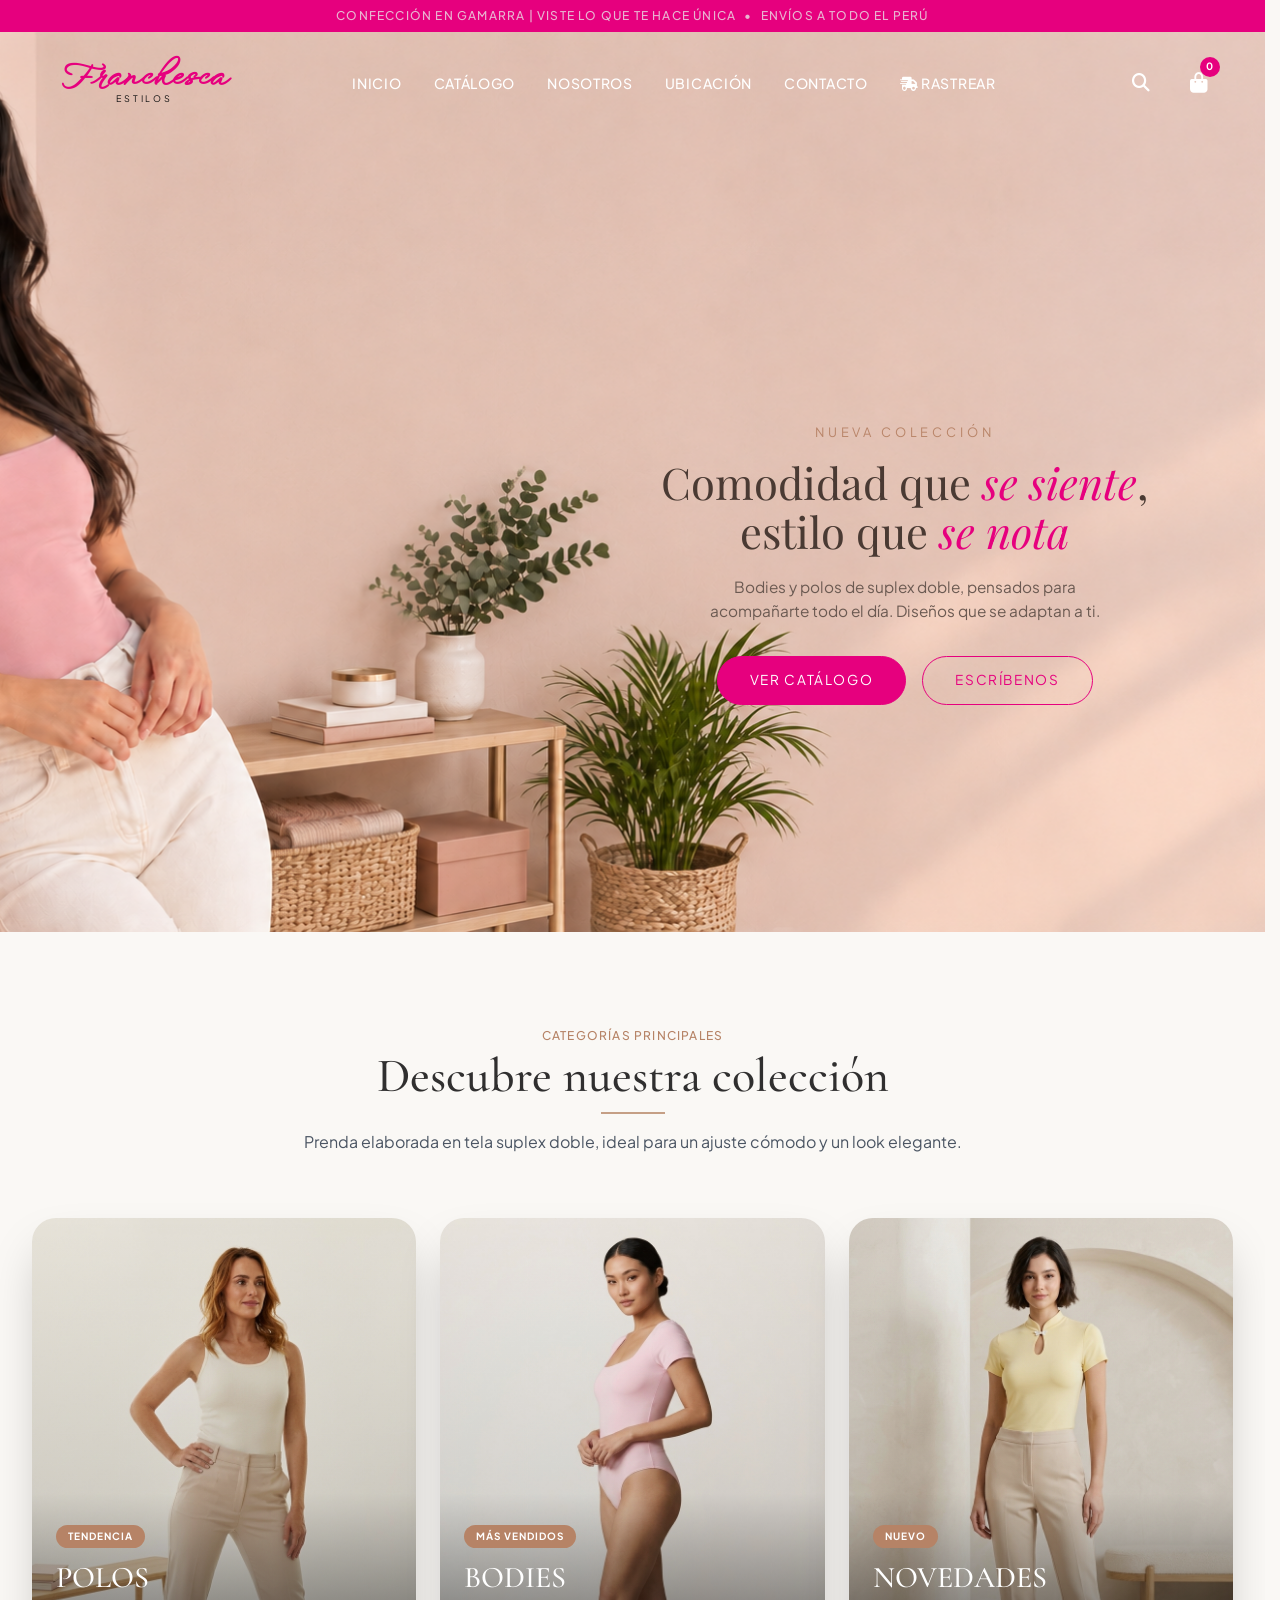
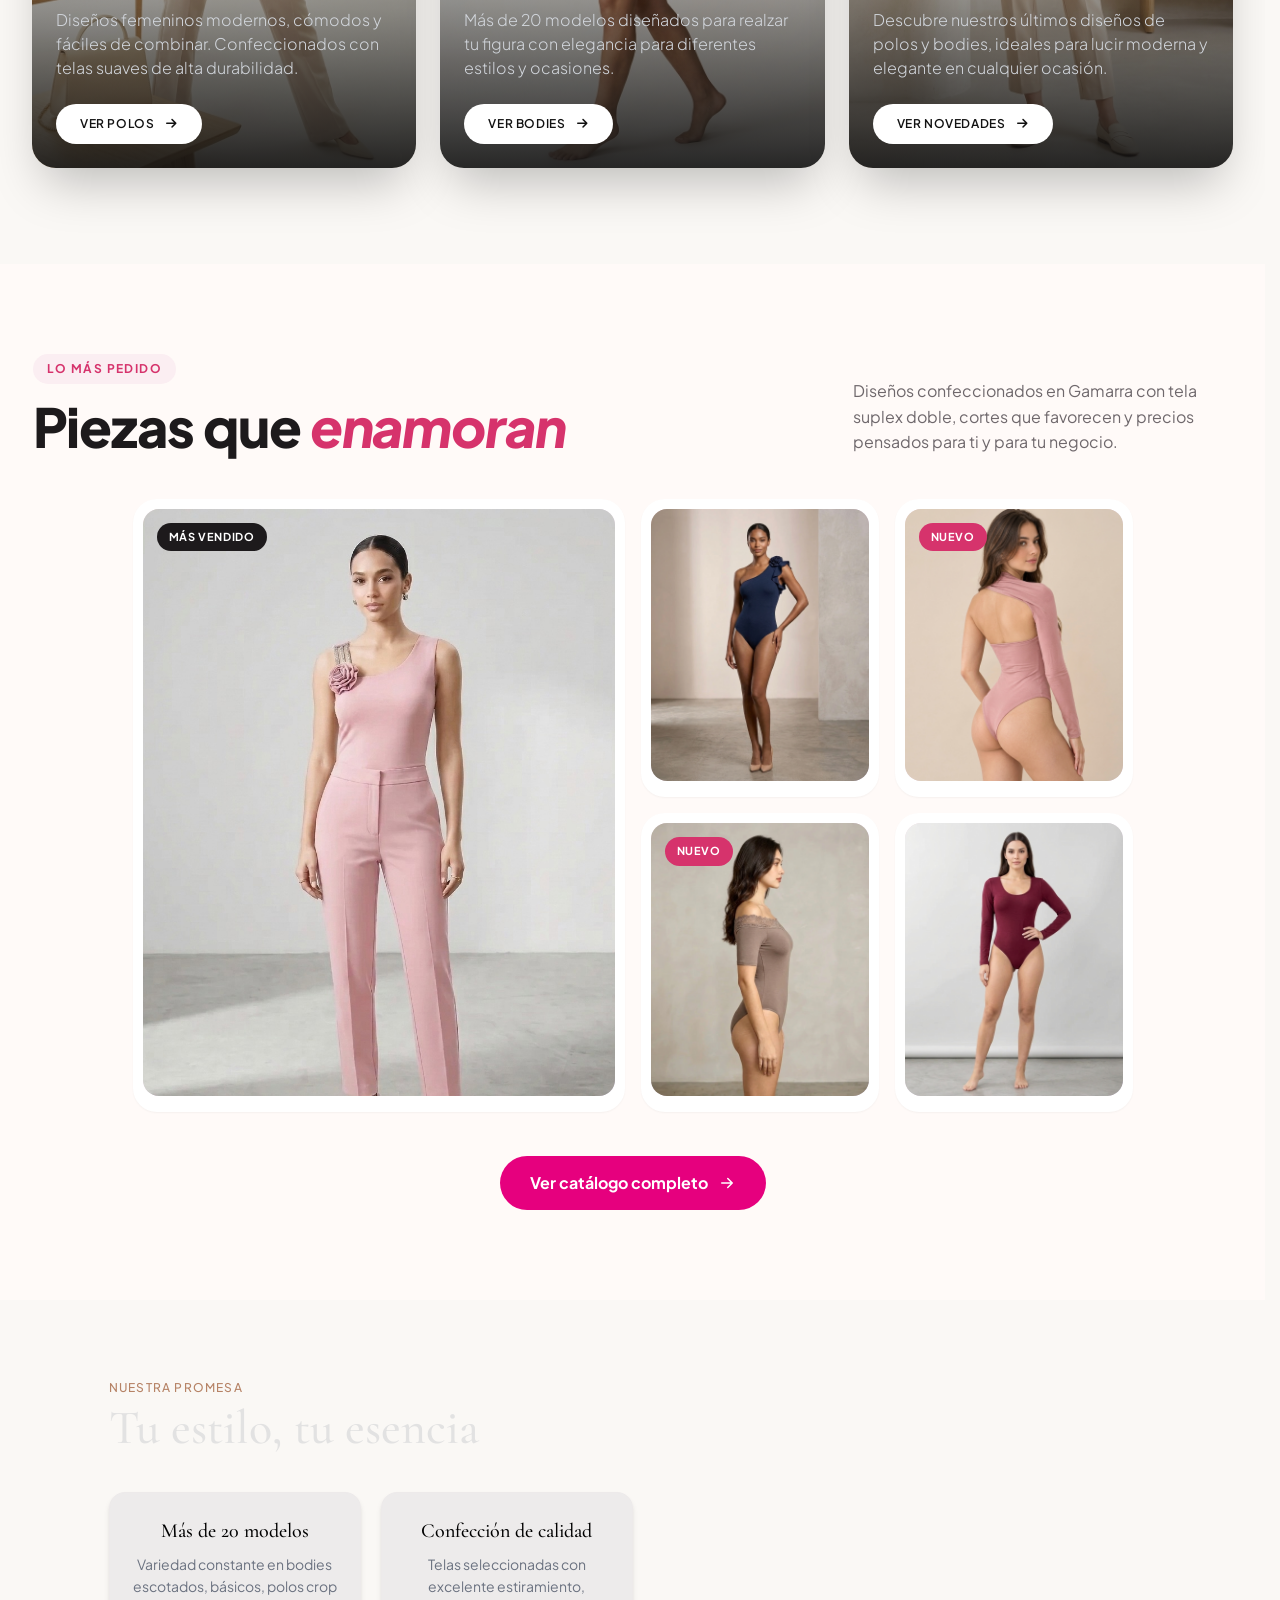
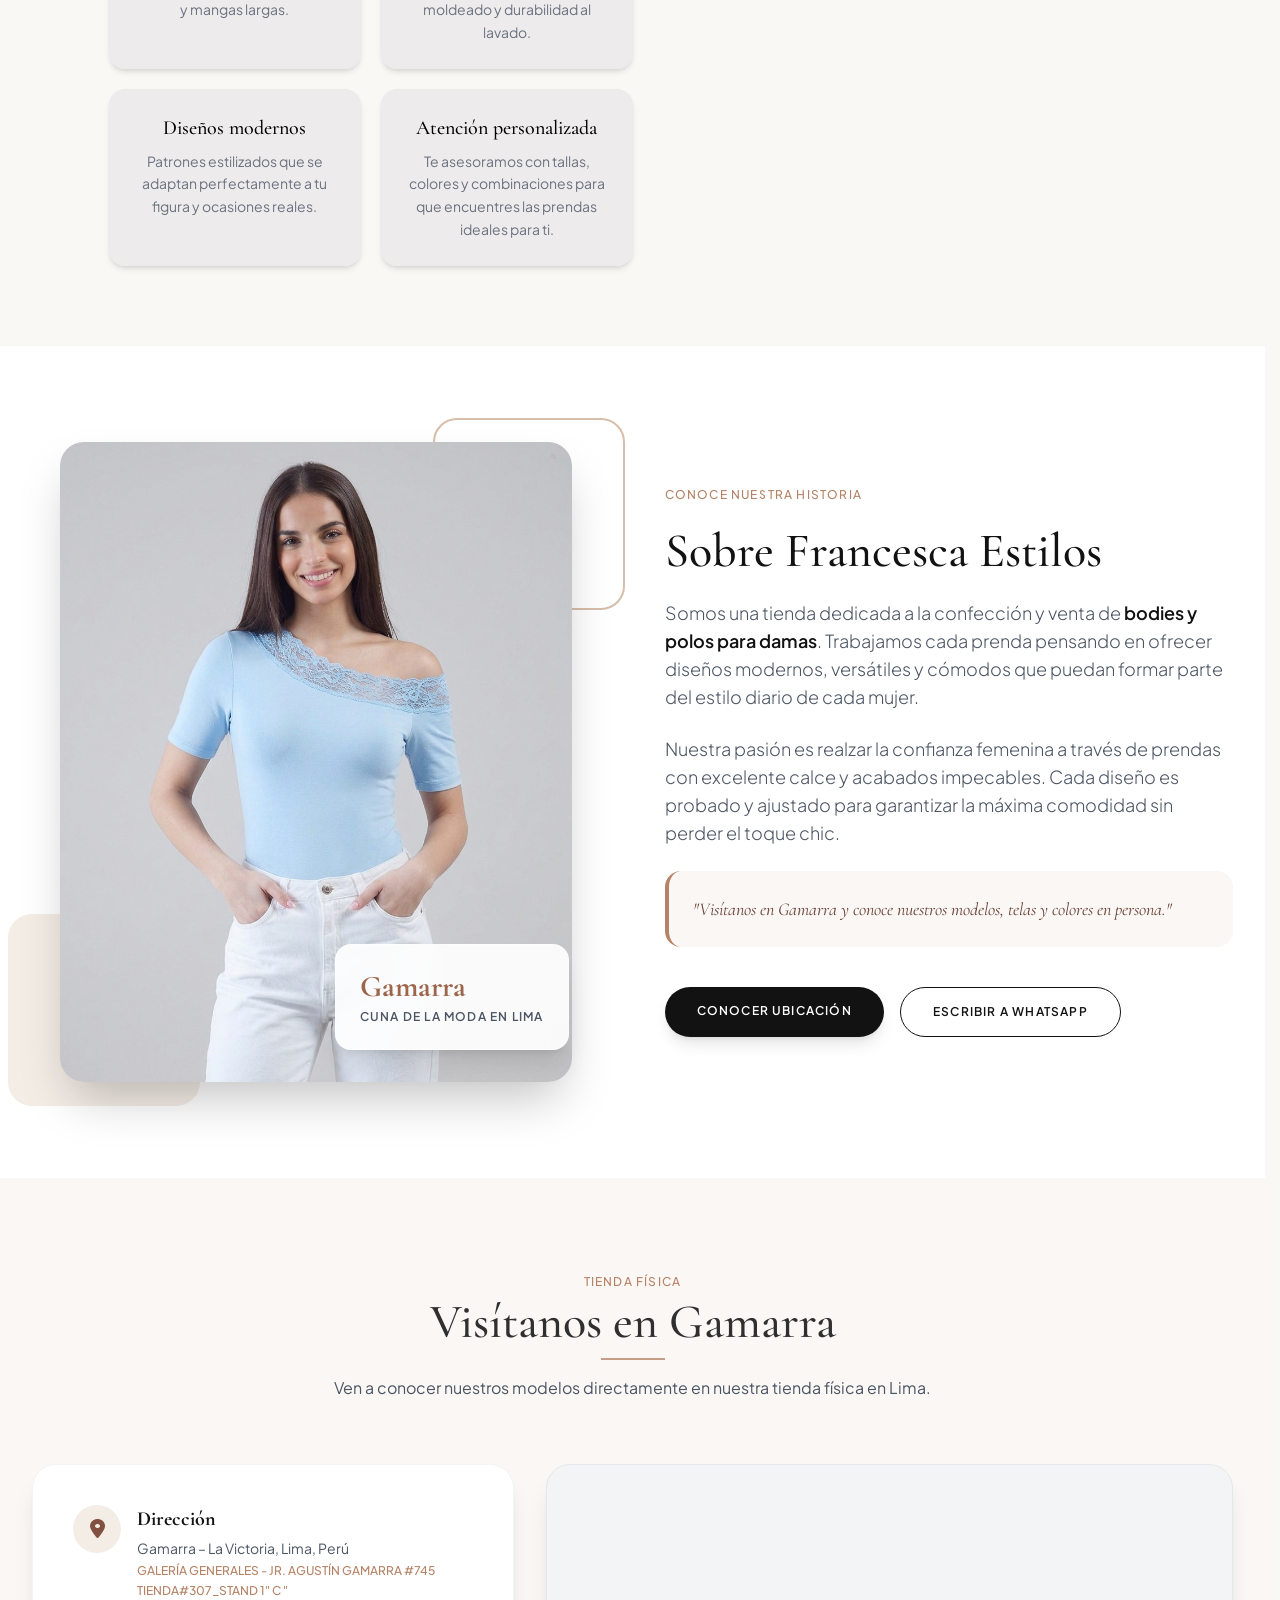
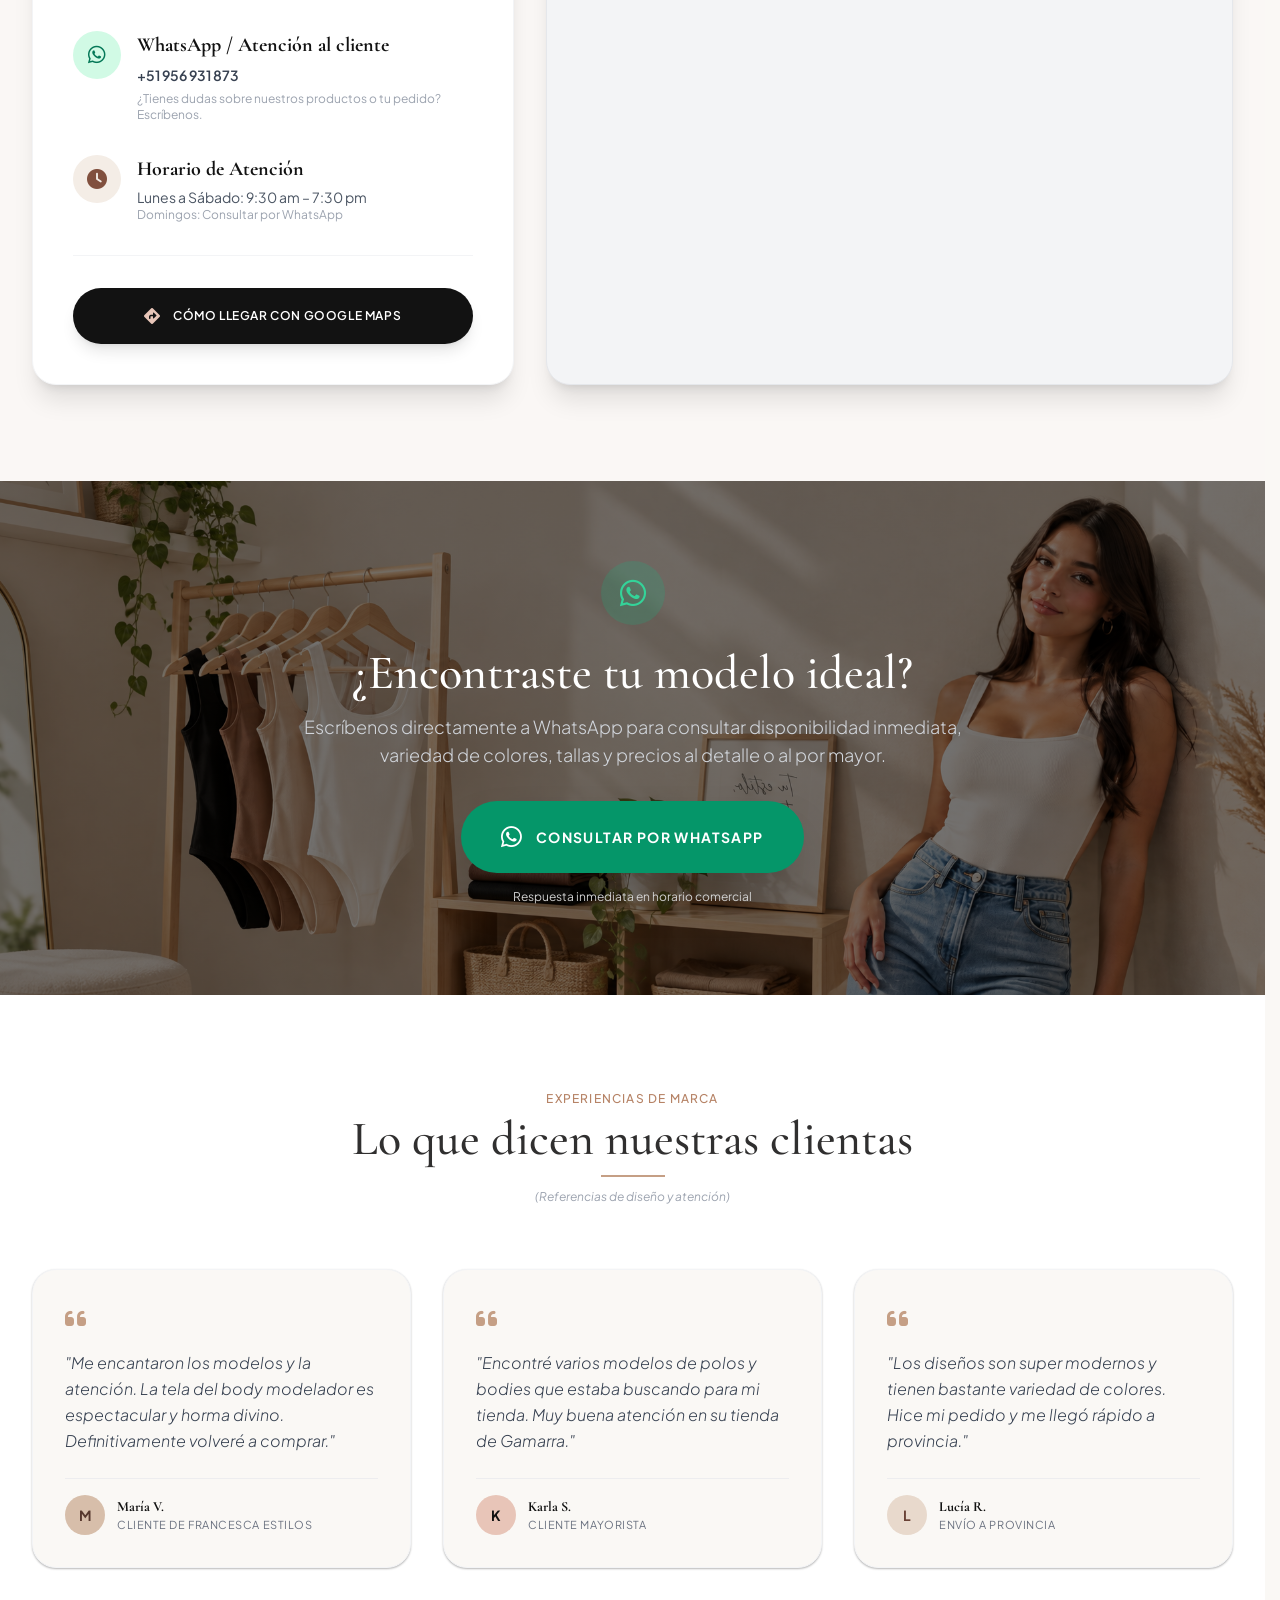
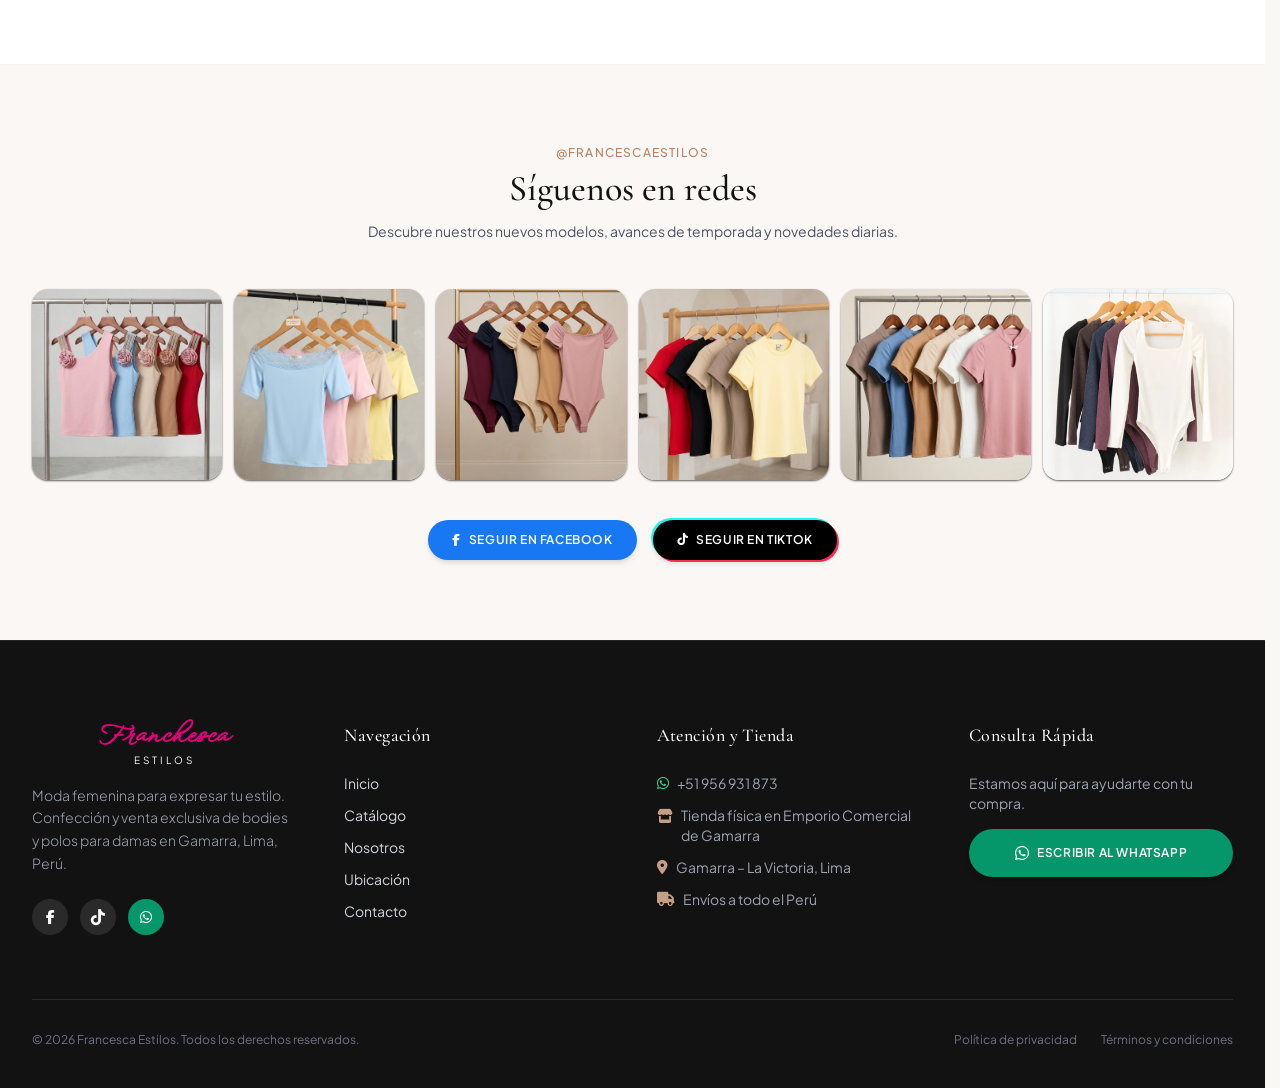
==== commit d16f9466: "final" ====
--- a/index.html
+++ b/index.html
@@ -173,8 +173,7 @@
                     estilo que <em>se nota</em>
                 </h1>
                 <p class="inicio-subtitulo">
-                    Bodies y polos de algodón suave, pensados para acompañarte todo el día.
-                    Diseños que se adaptan a ti.
+                    Bodies y polos de suplex doble, pensados para acompañarte todo el día. Diseños que se adaptan a ti.
                 </p>
                 <div class="inicio-botones">
                     <a href="catalogo.html" class="inicio-btn-principal">Ver catálogo</a>
@@ -190,7 +189,7 @@
             <span class="categorias-span">Categorías Principales</span>
             <h2 class="categorias-h2">Descubre nuestra colección</h2>
             <div class="categorias-div-2"></div>
-            <p class="categorias-p">Encuentra el modelo que mejor se adapta a tu estilo y personalidad.</p>
+            <p class="categorias-p">Prenda elaborada en tela suplex doble, ideal para un ajuste cómodo y un look elegante.</p>
         </div>
 
         <div class="categorias-div-3">
@@ -258,8 +257,7 @@
                     <h2 class="fe-title">Piezas que <em>enamoran</em></h2>
                 </div>
                 <p class="fe-lead">
-                    Diseños confeccionados en Gamarra con telas suaves, cortes que favorecen y
-                    precios pensados para ti y para tu negocio.
+                  Diseños confeccionados en Gamarra con tela suplex doble, cortes que favorecen y precios pensados para ti y para tu negocio.
                 </p>
             </header>
 
@@ -355,7 +353,7 @@
 
                 <div class="section1-div-3">
                     <h3 class="section1-h3">Atención personalizada</h3>
-                    <p class="section1-p">Te asesoramos con tallas, colores y combinaciones directamente por WhatsApp.
+                    <p class="section1-p">Te asesoramos con tallas, colores y combinaciones para que encuentres las prendas ideales para ti.
                     </p>
                 </div>
 
@@ -447,7 +445,8 @@
                             <div>
                                 <h3 class="ubicacion-h3">Dirección</h3>
                                 <p class="ubicacion-p">Gamarra – La Victoria, Lima, Perú</p>
-                                <p class="ubicacion-p-2">Emporio Comercial de Gamarra</p>
+                                <p class="ubicacion-p-2">GALERÍA GENERALES - JR. AGUSTÍN GAMARRA #745</p>
+                                 <p class="ubicacion-p-2">TIENDA#307_STAND 1" C "</p>
                             </div>
                         </div>
 
@@ -722,7 +721,7 @@
                 <!-- Consulta rápida -->
                 <div>
                     <h3 class="footer1-h3">Consulta Rápida</h3>
-                    <p class="footer1-p-2">¿Deseas atención inmediata o catálogo mayorista?</p>
+                    <p class="footer1-p-2">Estamos aquí para ayudarte con tu compra.</p>
                     <a href="https://wa.me/51956931873?text=Hola%20Francesca%20Estilos%2C%20quisiera%20informaci%C3%B3n%20para%20ventas%20por%20mayor%20y%20menor."
                         target="_blank" class="footer1-a-4">
                         <i class="fa-brands fa-whatsapp header-actions-i-3"></i>
--- a/css/styles.css
+++ b/css/styles.css
@@ -834,7 +834,7 @@
   display: block;
   font-weight: 400;
   text-align: center;
-  color: #b1013ce1;
+  color: var(--rosa);
 }
 
 /* Indicador "Descubre nuestra colección" */
@@ -3083,6 +3083,41 @@
   font-weight: 700;
   color: #ffffff;
 }
+  /* promo */
+.promo-badge {
+    position: absolute;
+    top: 12px;
+    right: 10px;
+    z-index: 2;
+    background: #e11d2e;
+    color: #fff;
+    font-weight: 800;
+    font-size: 10px;
+    letter-spacing: .03em;
+    text-transform: uppercase;
+    padding: 5px 10px;
+    border-radius: 15px;
+    white-space: nowrap;
+}
+
+@media (max-width: 480px) {
+    .js-span {
+        top: 0.6rem;
+        left: 0.6rem;
+        padding: 0.2rem 0.55rem;
+        font-size: 8px;
+        letter-spacing: 0.06em;
+    }
+
+    .promo-badge {
+        top: 0.6rem;
+        right: 0.6rem;
+        padding: 4px 7px;
+        font-size: 6.5px;
+        letter-spacing: 0.02em;
+    }
+}
+
 
 /* Carrito: ítem */
 .js-div-8 {
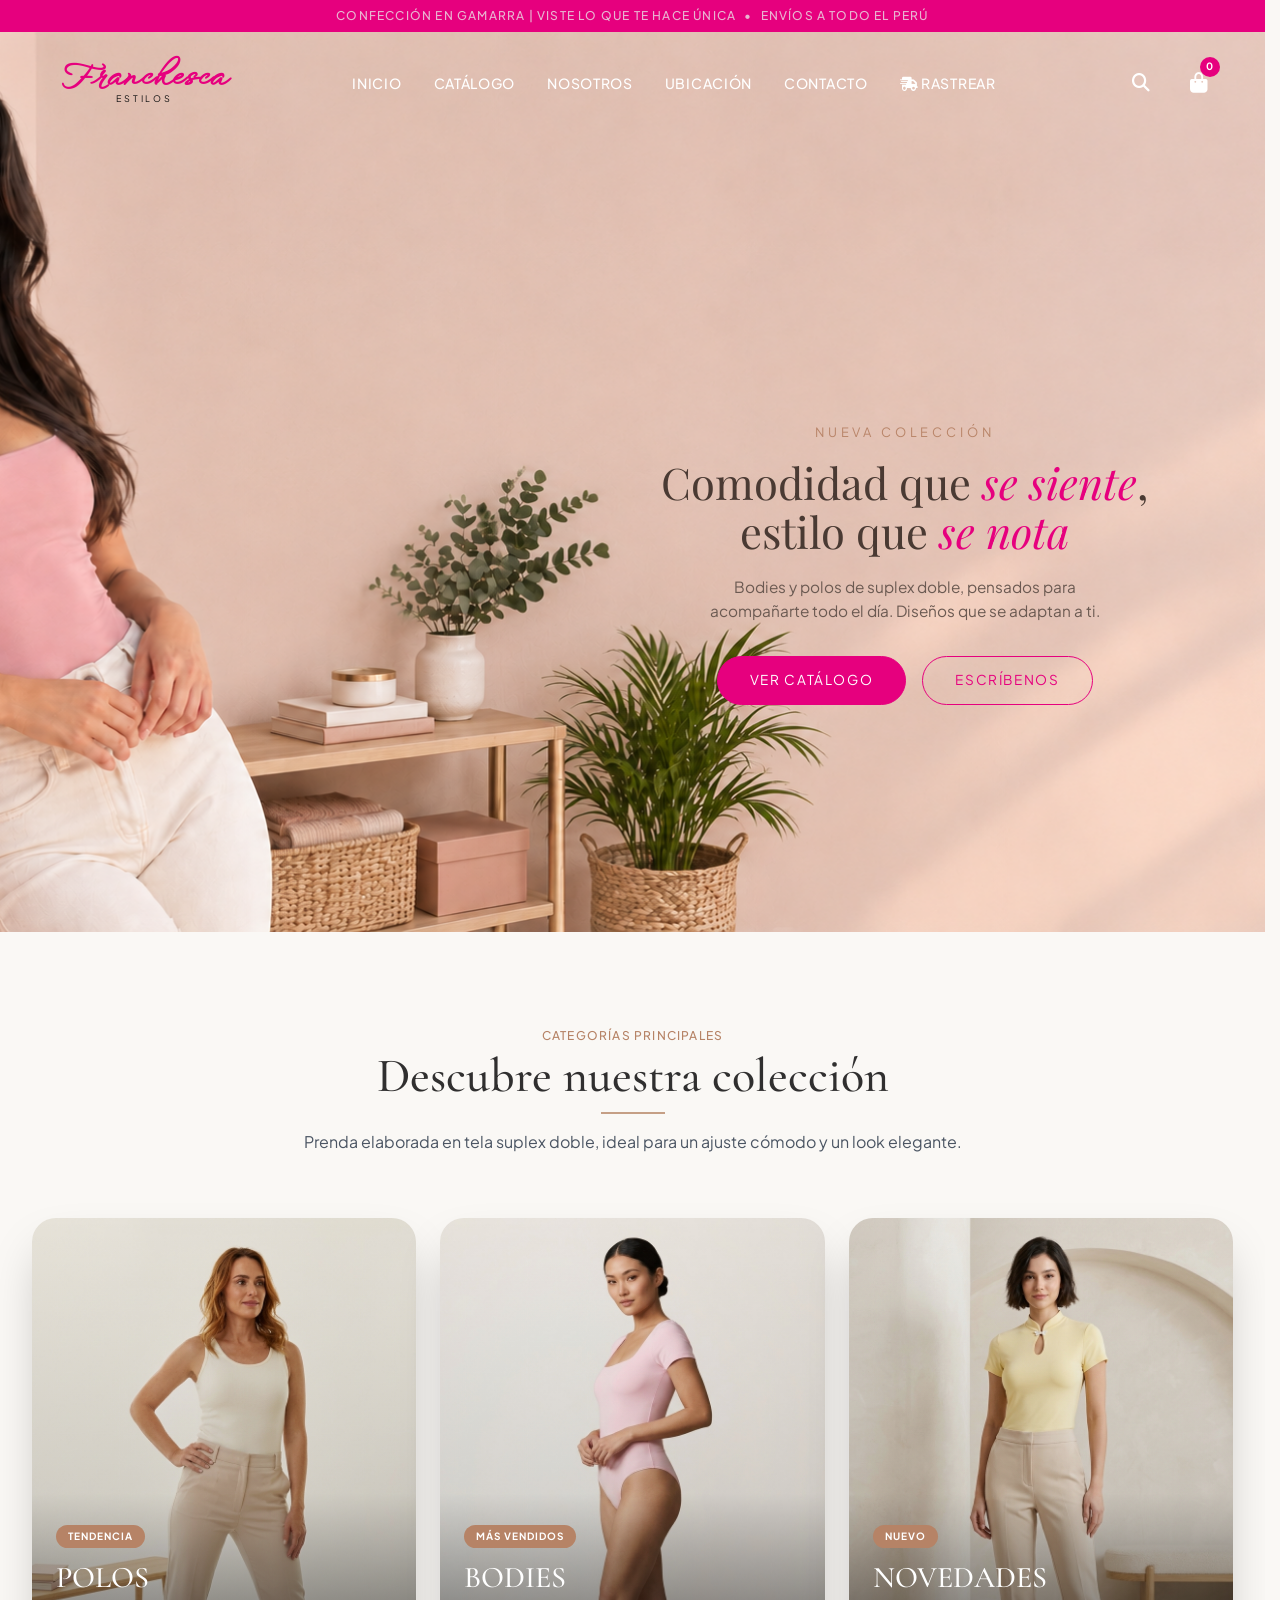
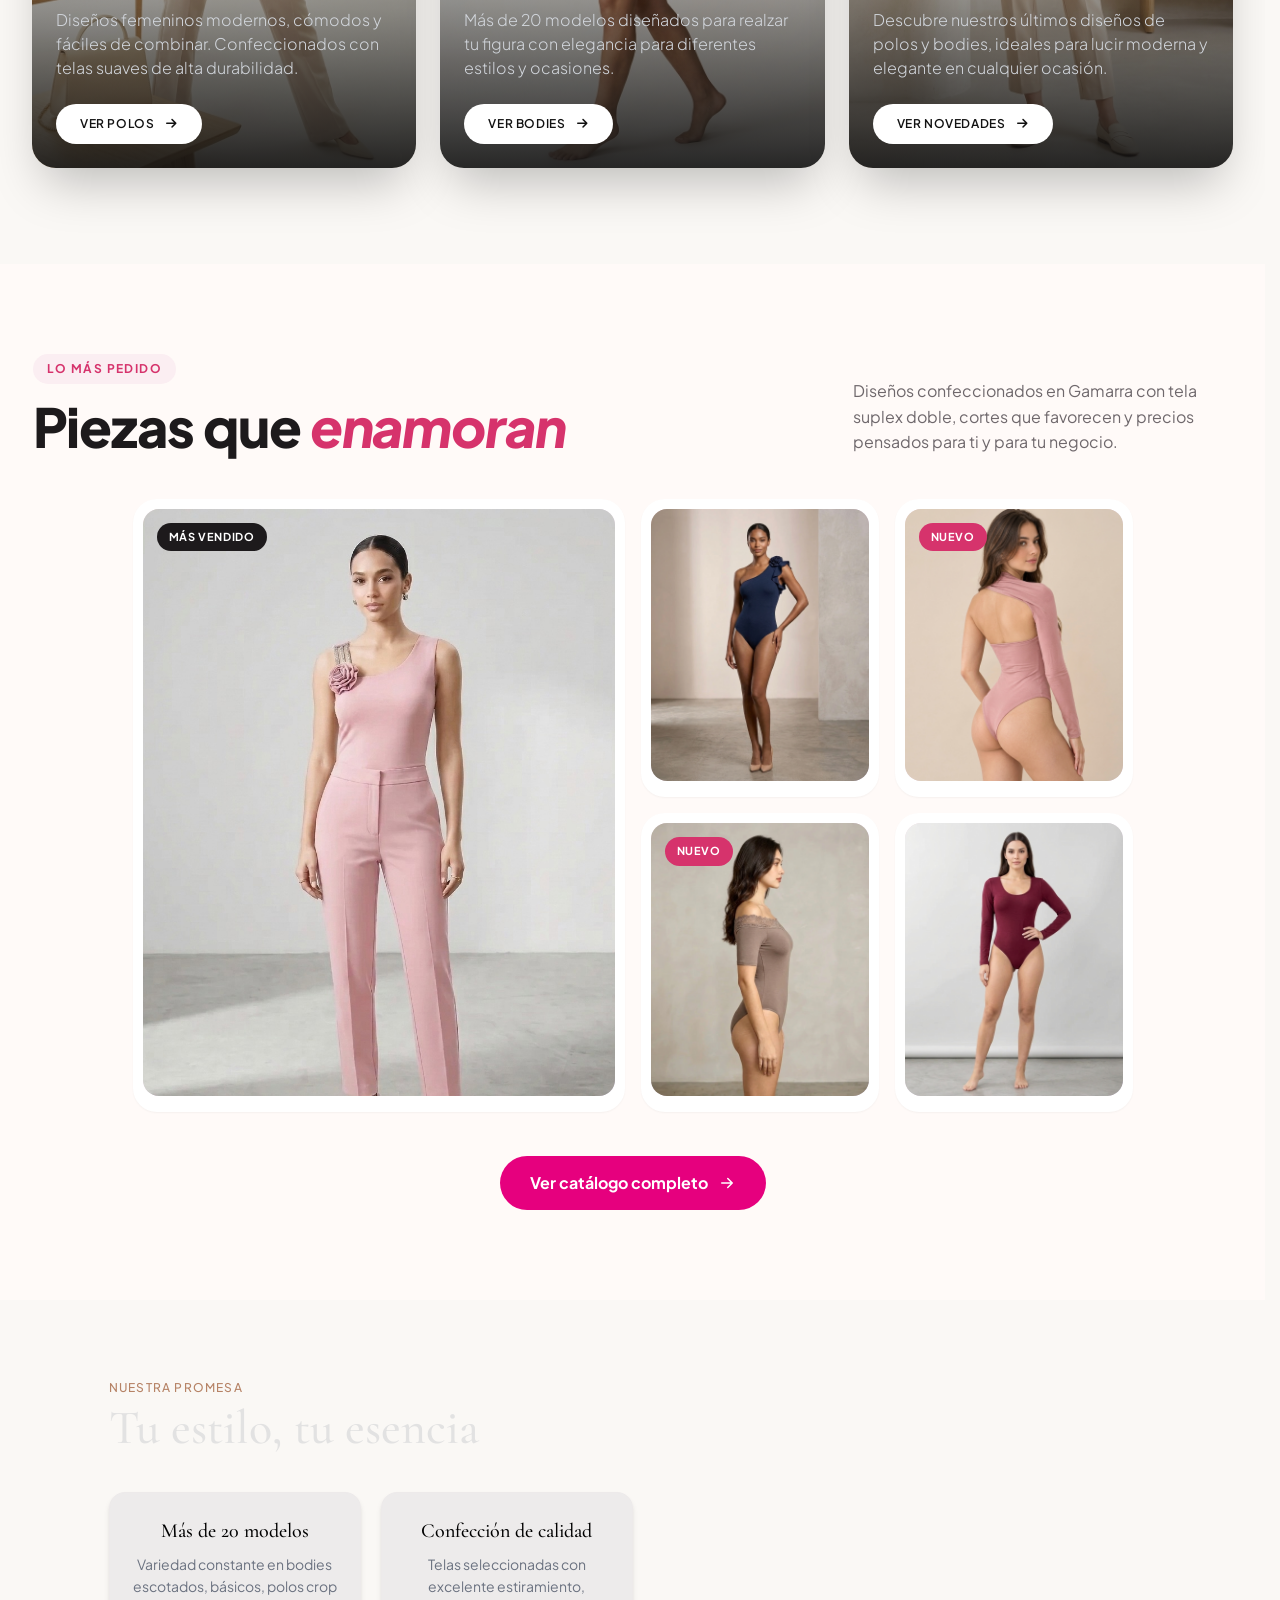
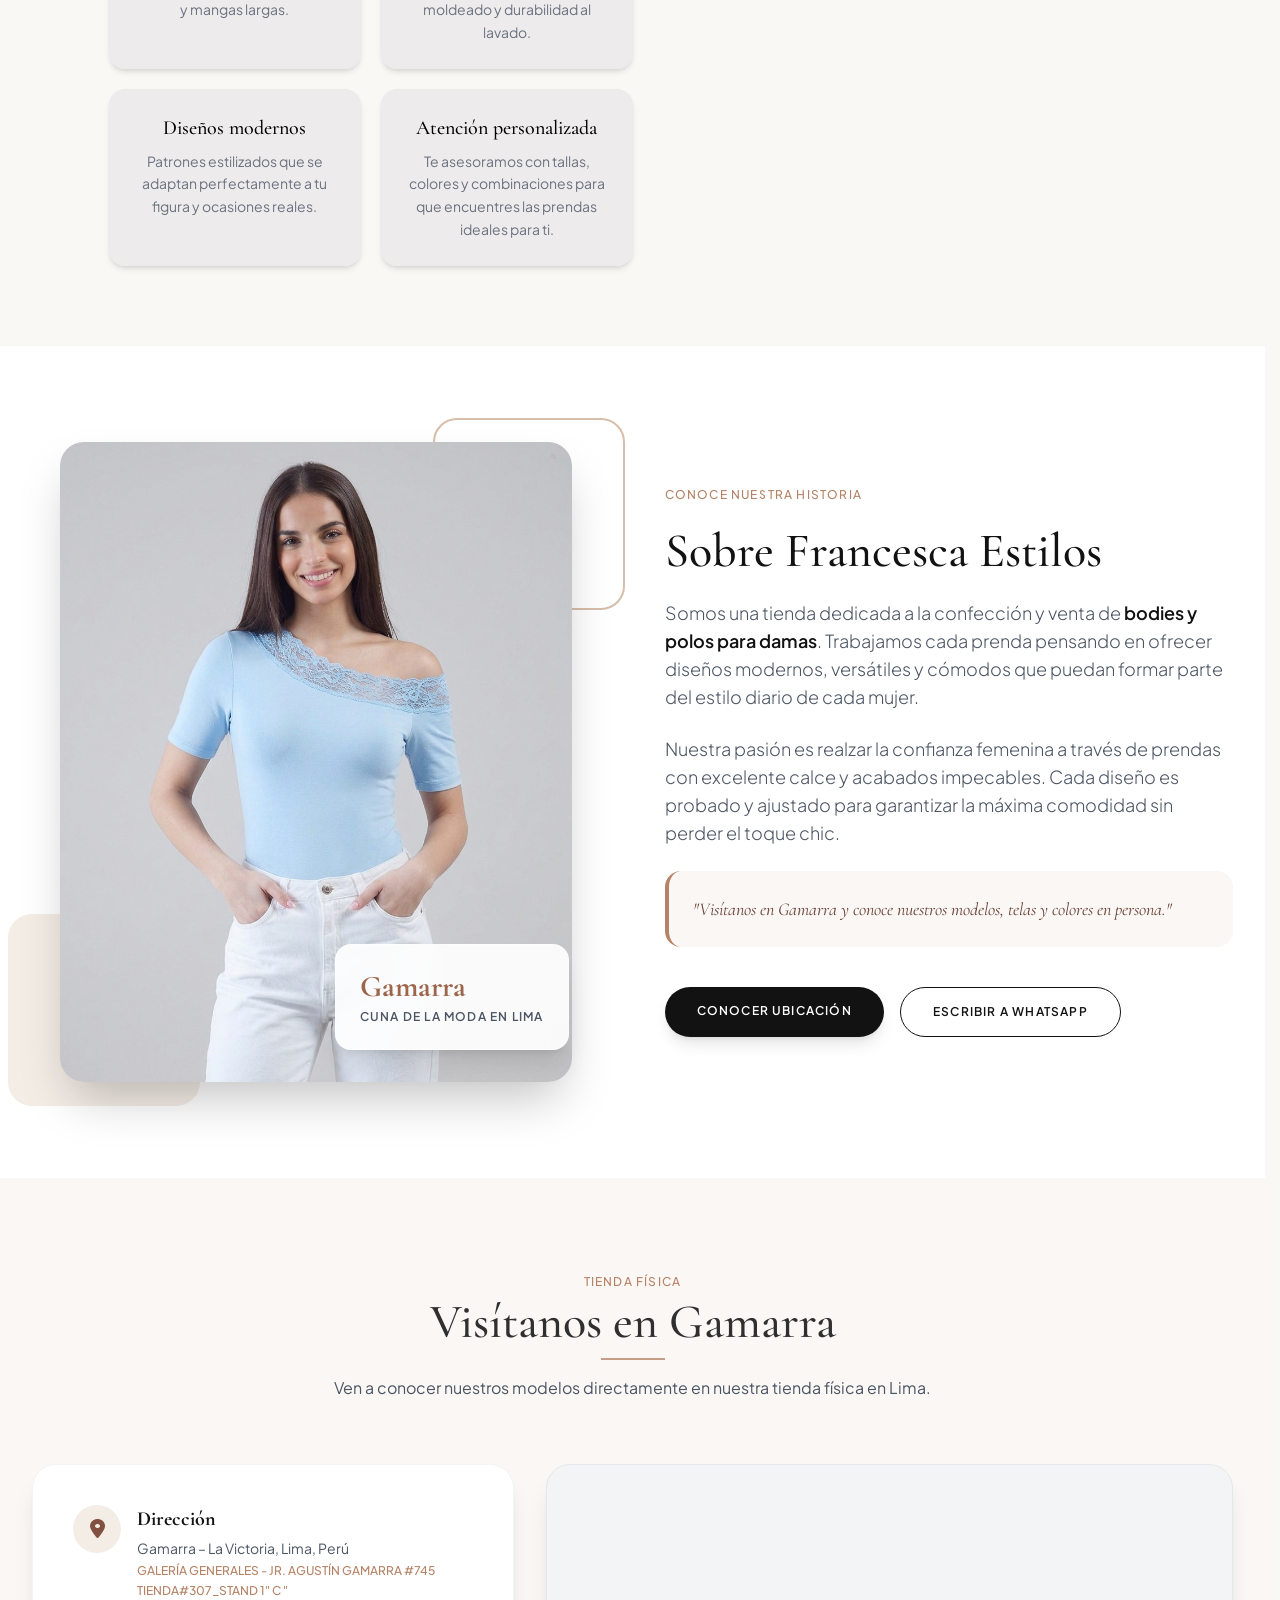
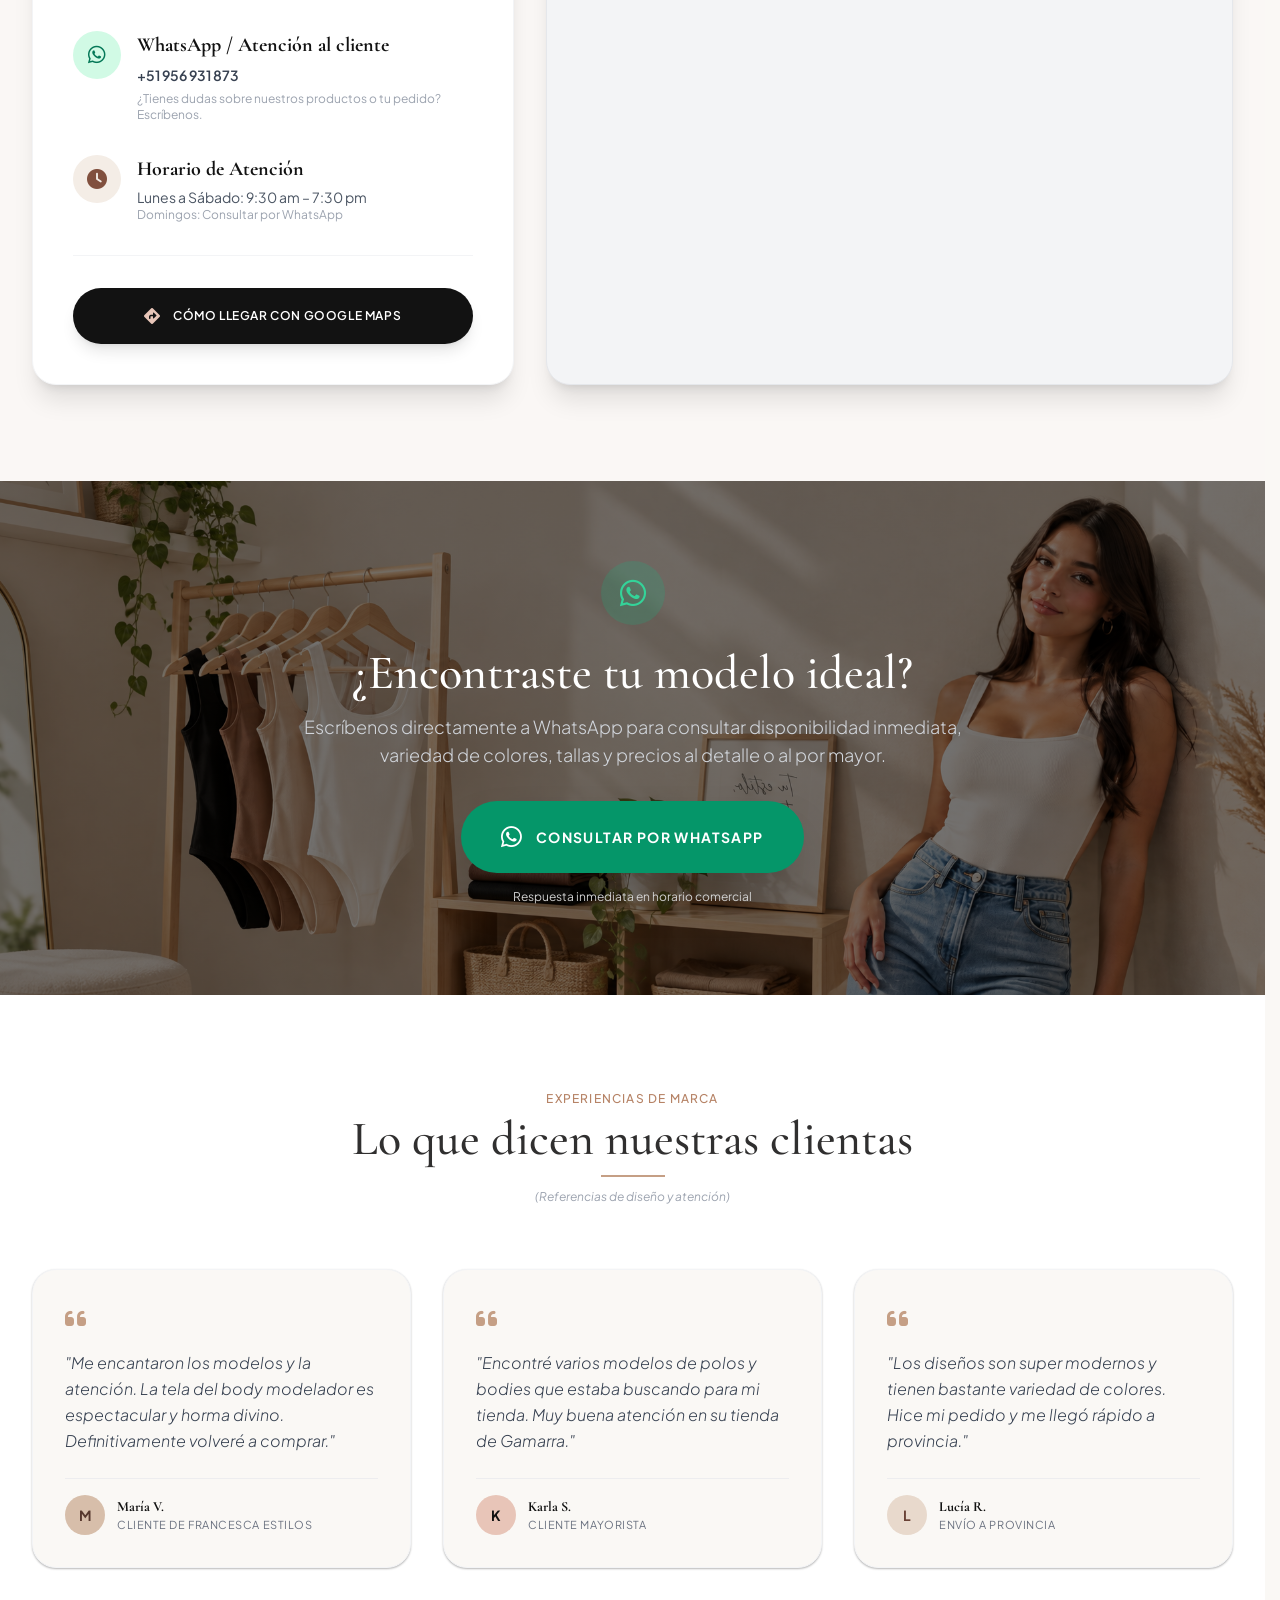
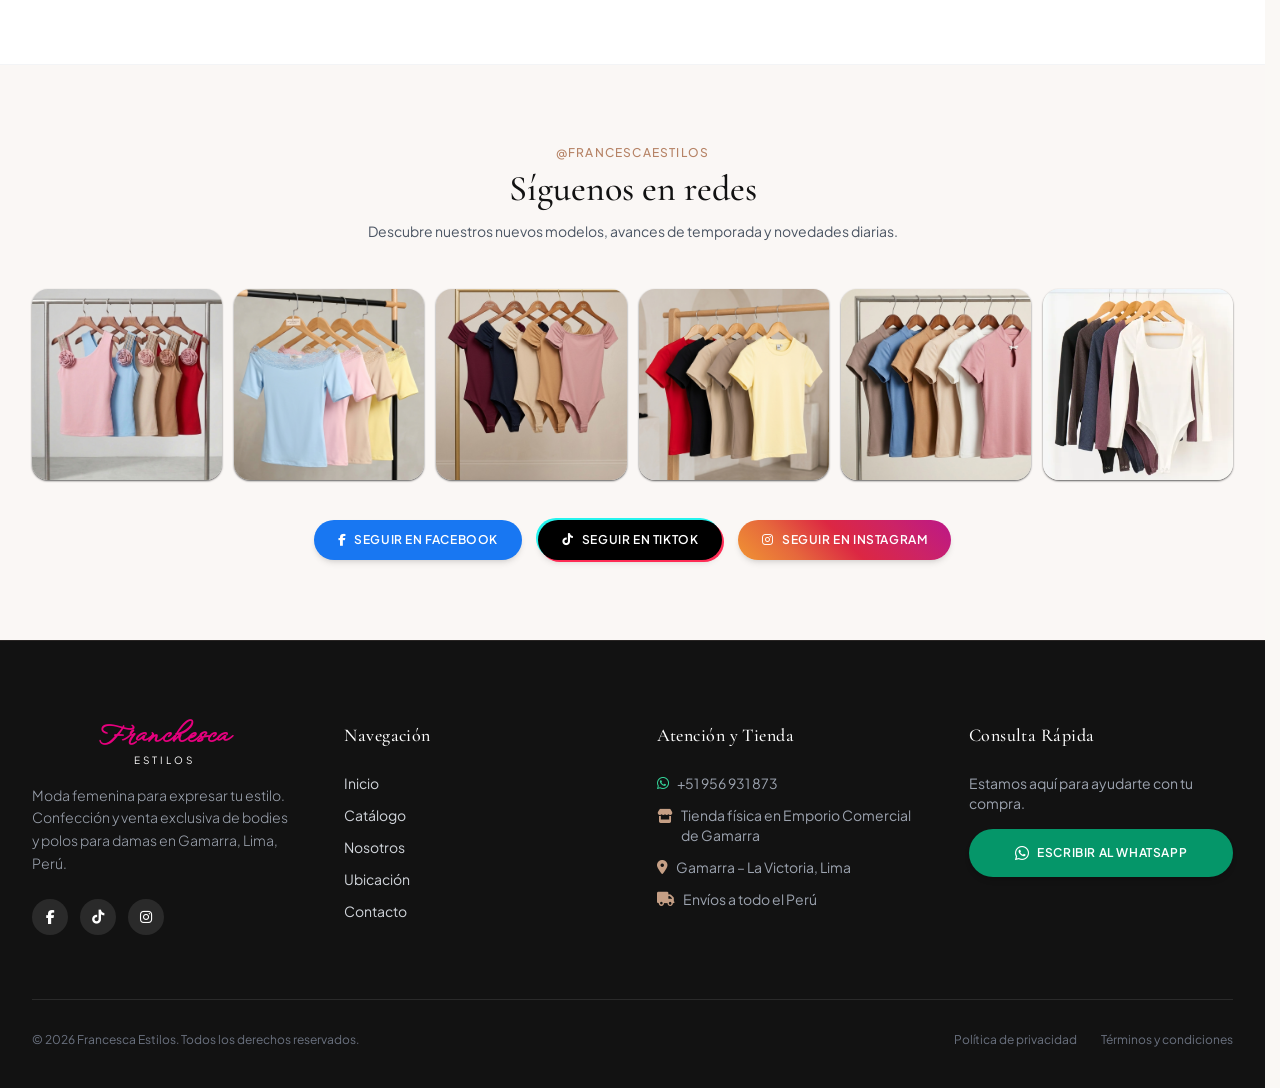
==== commit 379261e5: "actualizar fin" ====
--- a/index.html
+++ b/index.html
@@ -642,16 +642,20 @@
                 </div>
             </div>
 
-            <div class="section3-div-5">
-                <a href="https://www.facebook.com/profile.php?id=61566805457901&sk=about&locale=es_LA" target="_blank" rel="noopener" class="section3-a">
-                    <i class="fa-brands fa-facebook-f"></i>
-                    <span>Seguir en Facebook</span>
-                </a>
-                <a href="https://www.tiktok.com/@bodysfranchesca" target="_blank" rel="noopener" class="section3-a-2">
-                   <i class="fa-brands fa-tiktok"></i>
-                    <span>Seguir en  TikTok</span>
-                </a>
-            </div>
+           <div class="section3-div-5">
+    <a href="https://www.facebook.com/profile.php?id=61595878866212" target="_blank" rel="noopener" class="section3-a">
+        <i class="fa-brands fa-facebook-f"></i>
+        <span>Seguir en Facebook</span>
+    </a>
+    <a href="https://www.tiktok.com/@franchesca.estilos" target="_blank" rel="noopener" class="section3-a-2">
+        <i class="fa-brands fa-tiktok"></i>
+        <span>Seguir en TikTok</span>
+    </a>
+    <a href="https://www.instagram.com/franchescaestilos26/" target="_blank" rel="noopener" class="section3-a-3">
+        <i class="fa-brands fa-instagram"></i>
+        <span>Seguir en Instagram</span>
+    </a>
+</div>
         </div>
     </section>
 
@@ -671,16 +675,16 @@
                         en Gamarra, Lima, Perú.
                     </p>
                     <div class="footer1-div-3">
-                        <a href="https://www.facebook.com/profile.php?id=61566805457901&sk=about&locale=es_LA" target="_blank" aria-label="Facebook" class="footer1-f">
-                            <i class="fa-brands fa-facebook-f footer1-i"></i>
-                        </a>
-                        <a href="https://www.tiktok.com/@bodysfranchesca" target="_blank" aria-label="Instagram" class="footer1-t">
-                          <i class="fa-brands fa-tiktok"></i>
-                        </a>
-                        <a href="https://wa.me/51956931873" target="_blank" aria-label="WhatsApp" class="footer1-a-2">
-                            <i class="fa-brands fa-whatsapp footer1-i"></i>
-                        </a>
-                    </div>
+    <a href="https://www.facebook.com/profile.php?id=61595878866212" target="_blank" rel="noopener" aria-label="Facebook" class="footer1-f">
+        <i class="fa-brands fa-facebook-f footer1-i"></i>
+    </a>
+    <a href="https://www.tiktok.com/@franchesca.estilos" target="_blank" rel="noopener" aria-label="TikTok" class="footer1-t">
+        <i class="fa-brands fa-tiktok footer1-i"></i>
+    </a>
+    <a href="https://www.instagram.com/franchescaestilos26/" target="_blank" rel="noopener" aria-label="Instagram" class="footer1-ig">
+        <i class="fa-brands fa-instagram footer1-i"></i>
+    </a>
+</div>
                 </div>
 
                 <!-- Navigation Links -->
--- a/css/styles.css
+++ b/css/styles.css
@@ -2046,6 +2046,11 @@
   opacity: 1;
 }
 
+
+/* ==========================================================================
+  Botones de redes sociales
+   ========================================================================== */
+
 .section3-div-5 {
   display: flex;
   justify-content: center;
@@ -2053,7 +2058,8 @@
 }
 
 .section3-a,
-.section3-a-2 {
+.section3-a-2,
+.section3-a-3 {
   display: inline-flex;
   align-items: center;
   gap: 0.5rem;
@@ -2093,7 +2099,22 @@
     3px 3px 0 #fe2c55,
     var(--sombra-md);
 }
-
+/* Instagram */
+.section3-a-3 {
+  background: linear-gradient(
+    45deg,
+    #f09433 0%,
+    #e6683c 25%,
+    #dc2743 50%,
+    #cc2366 75%,
+    #bc1888 100%
+  );
+}
+
+.section3-a-3:hover {
+  filter: brightness(1.1);
+  box-shadow: 0 6px 16px rgba(220, 39, 67, 0.4);
+}
 
 /* ==========================================================================
    18. FOOTER
@@ -2156,7 +2177,7 @@
 
 .footer1-f,
 .footer1-t,
-.footer1-a-2 {
+.footer1-ig {
   display: flex;
   height: 2.25rem;
   width: 2.25rem;
@@ -2164,7 +2185,7 @@
   justify-content: center;
   border-radius: 9999px;
   color: #ffffff;
-  transition: background-color 150ms var(--ease);
+  transition: background-color 150ms var(--ease), box-shadow 150ms var(--ease), filter 150ms var(--ease);
 }
 
 .footer1-f,
@@ -2175,12 +2196,27 @@
 .footer1-f:hover {
   background-color: #1877f2;
 }
-.footer1-t:hover{
+.footer1-t:hover {
   background-color: #161823;
   box-shadow:
     -1px -1px 0 #25f4ee,
     1px 1px 0 #fe2c55,
     var(--sombra-md);
+}
+/* Instagram */
+.footer1-ig {
+  background-color: rgb(255 255 255 / 0.1);
+}
+
+.footer1-ig:hover {
+  background: linear-gradient(
+    45deg,
+    #f09433 0%,
+    #e6683c 25%,
+    #dc2743 50%,
+    #cc2366 75%,
+    #bc1888 100%
+  );
 }
 .footer1-a-2 {
   background-color: var(--wa);
